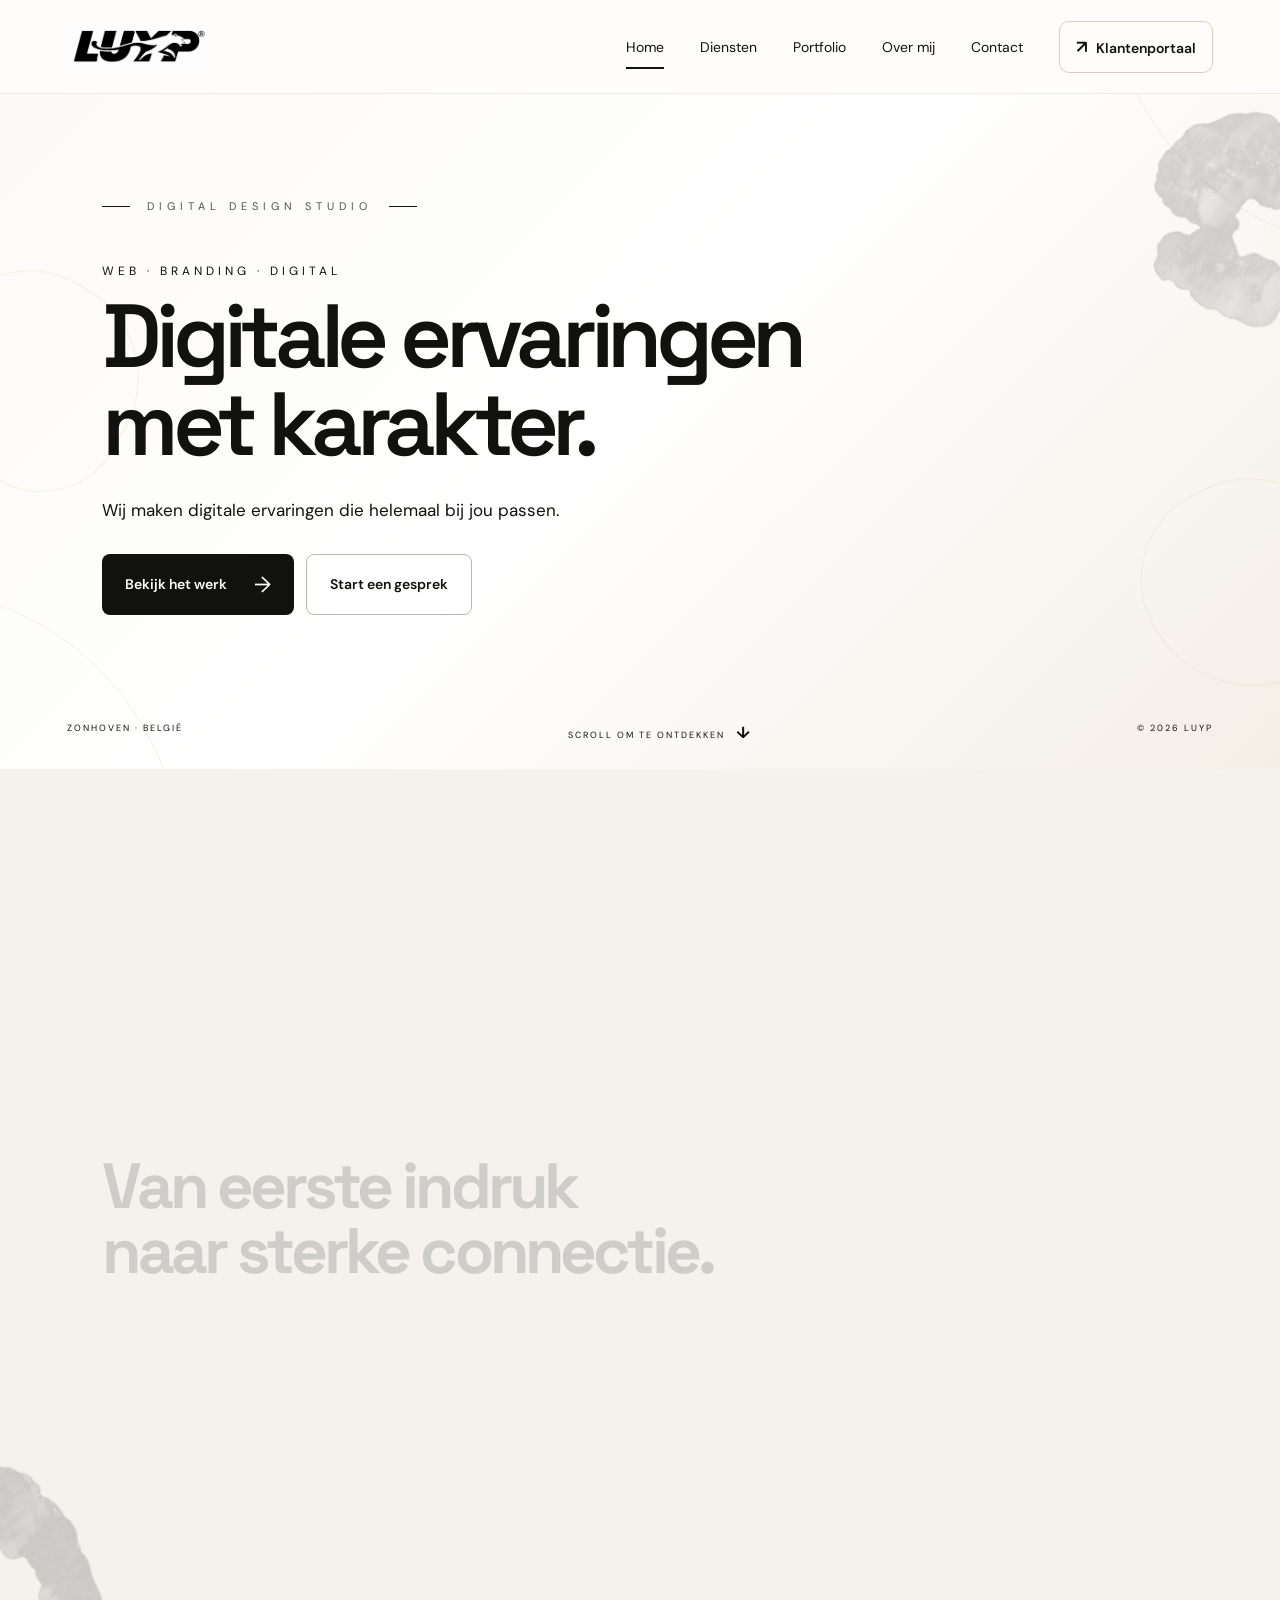
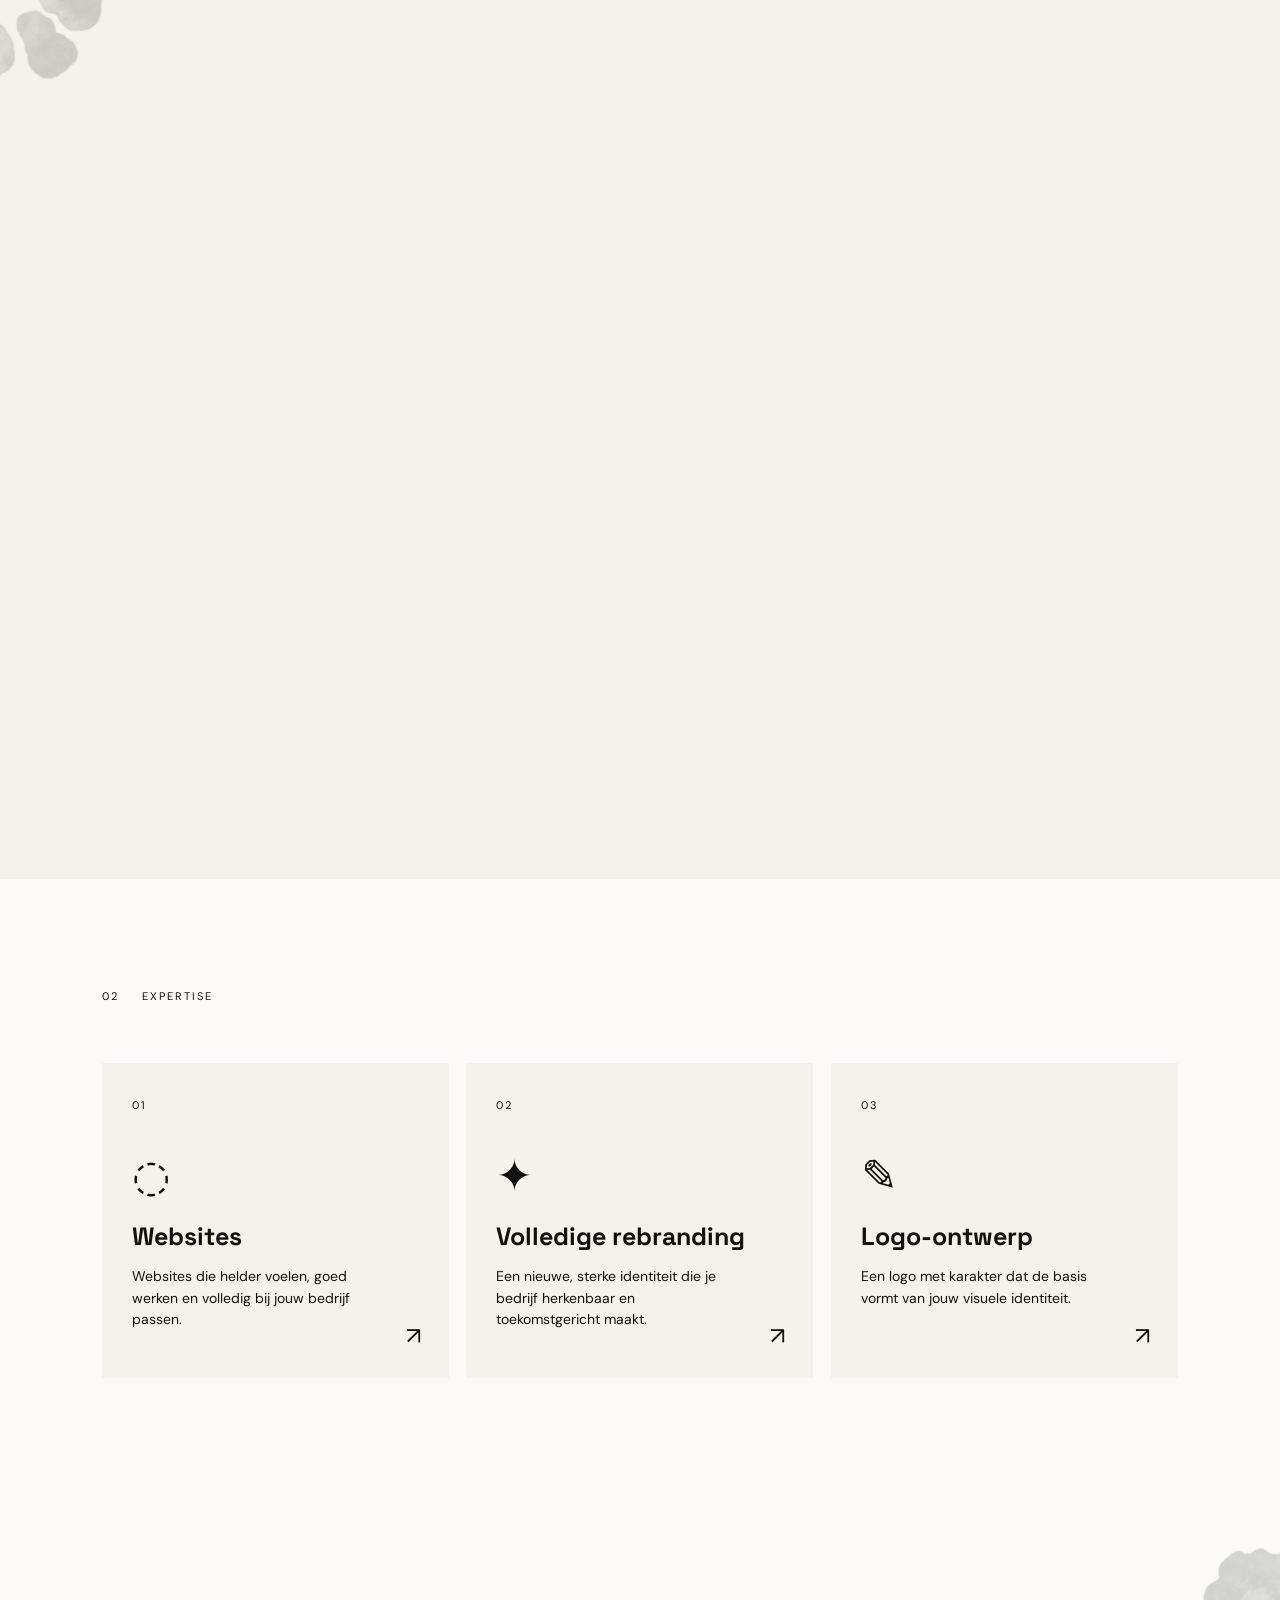
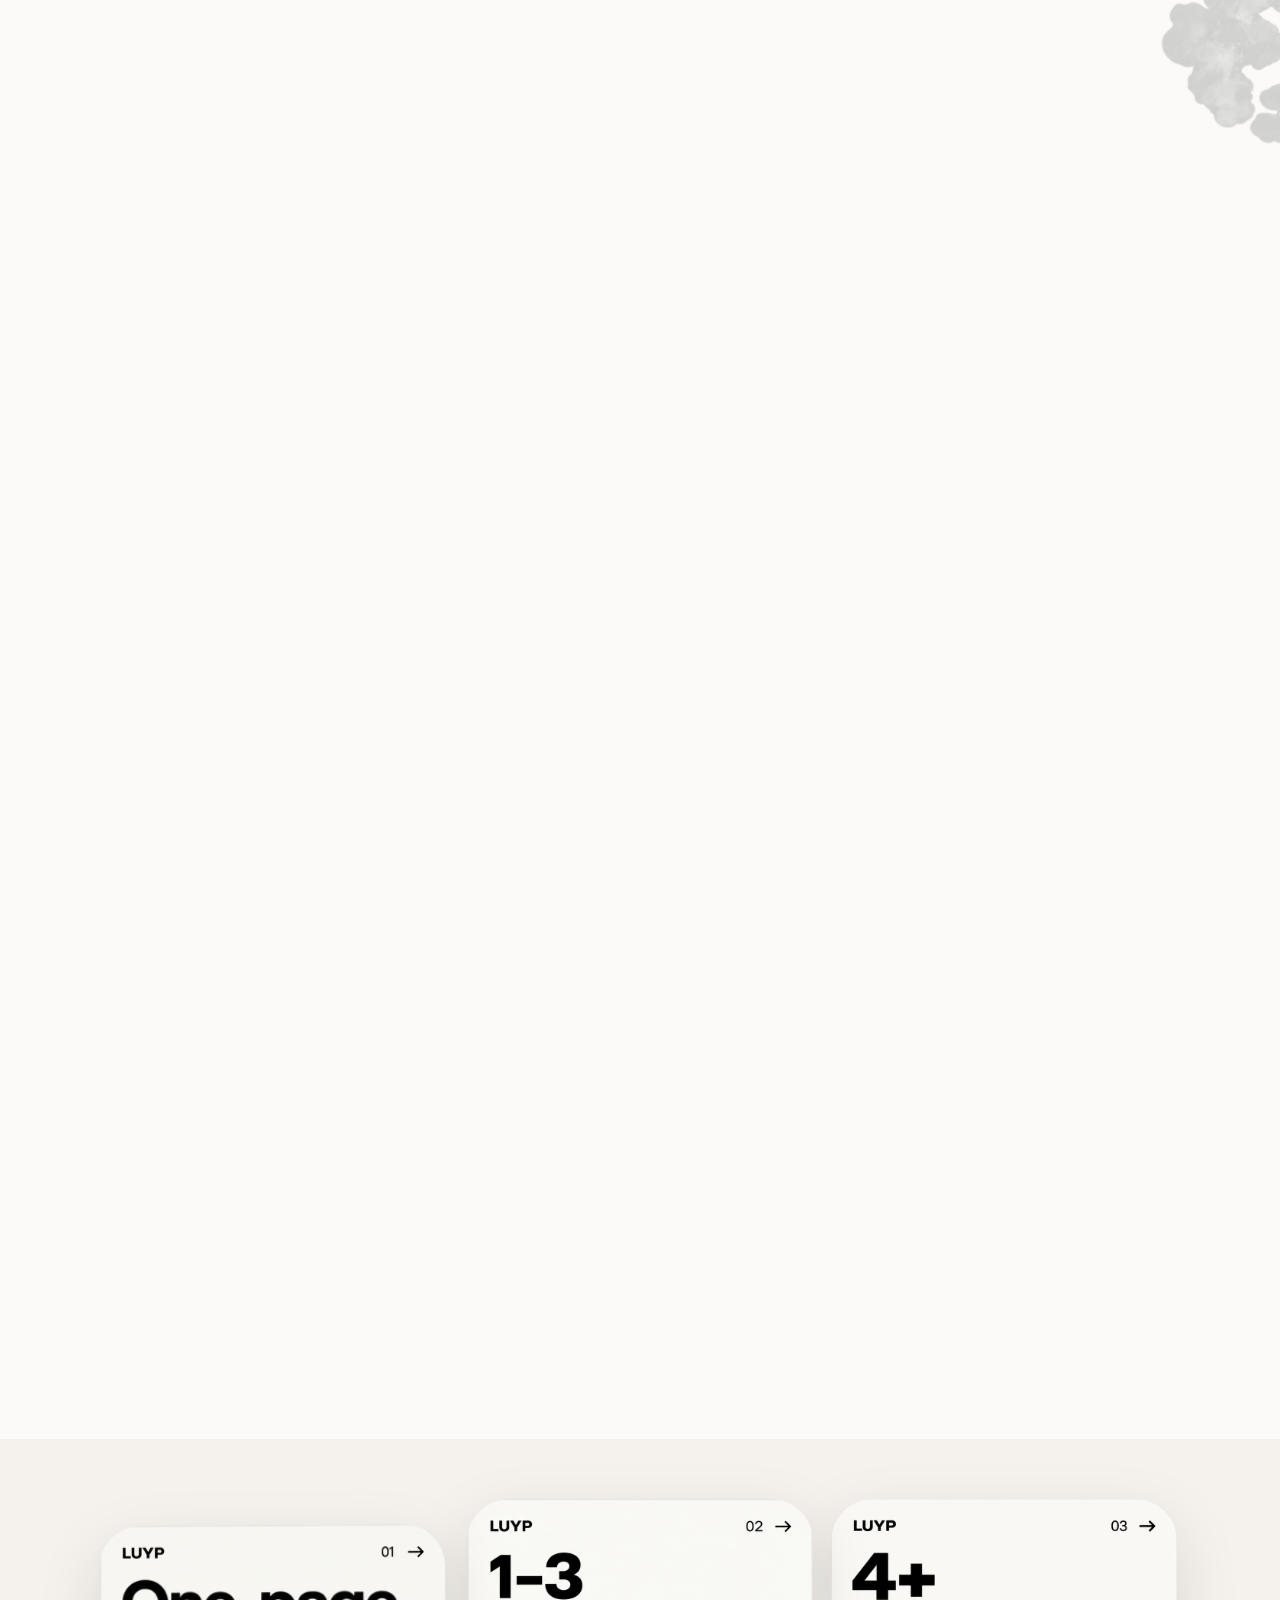
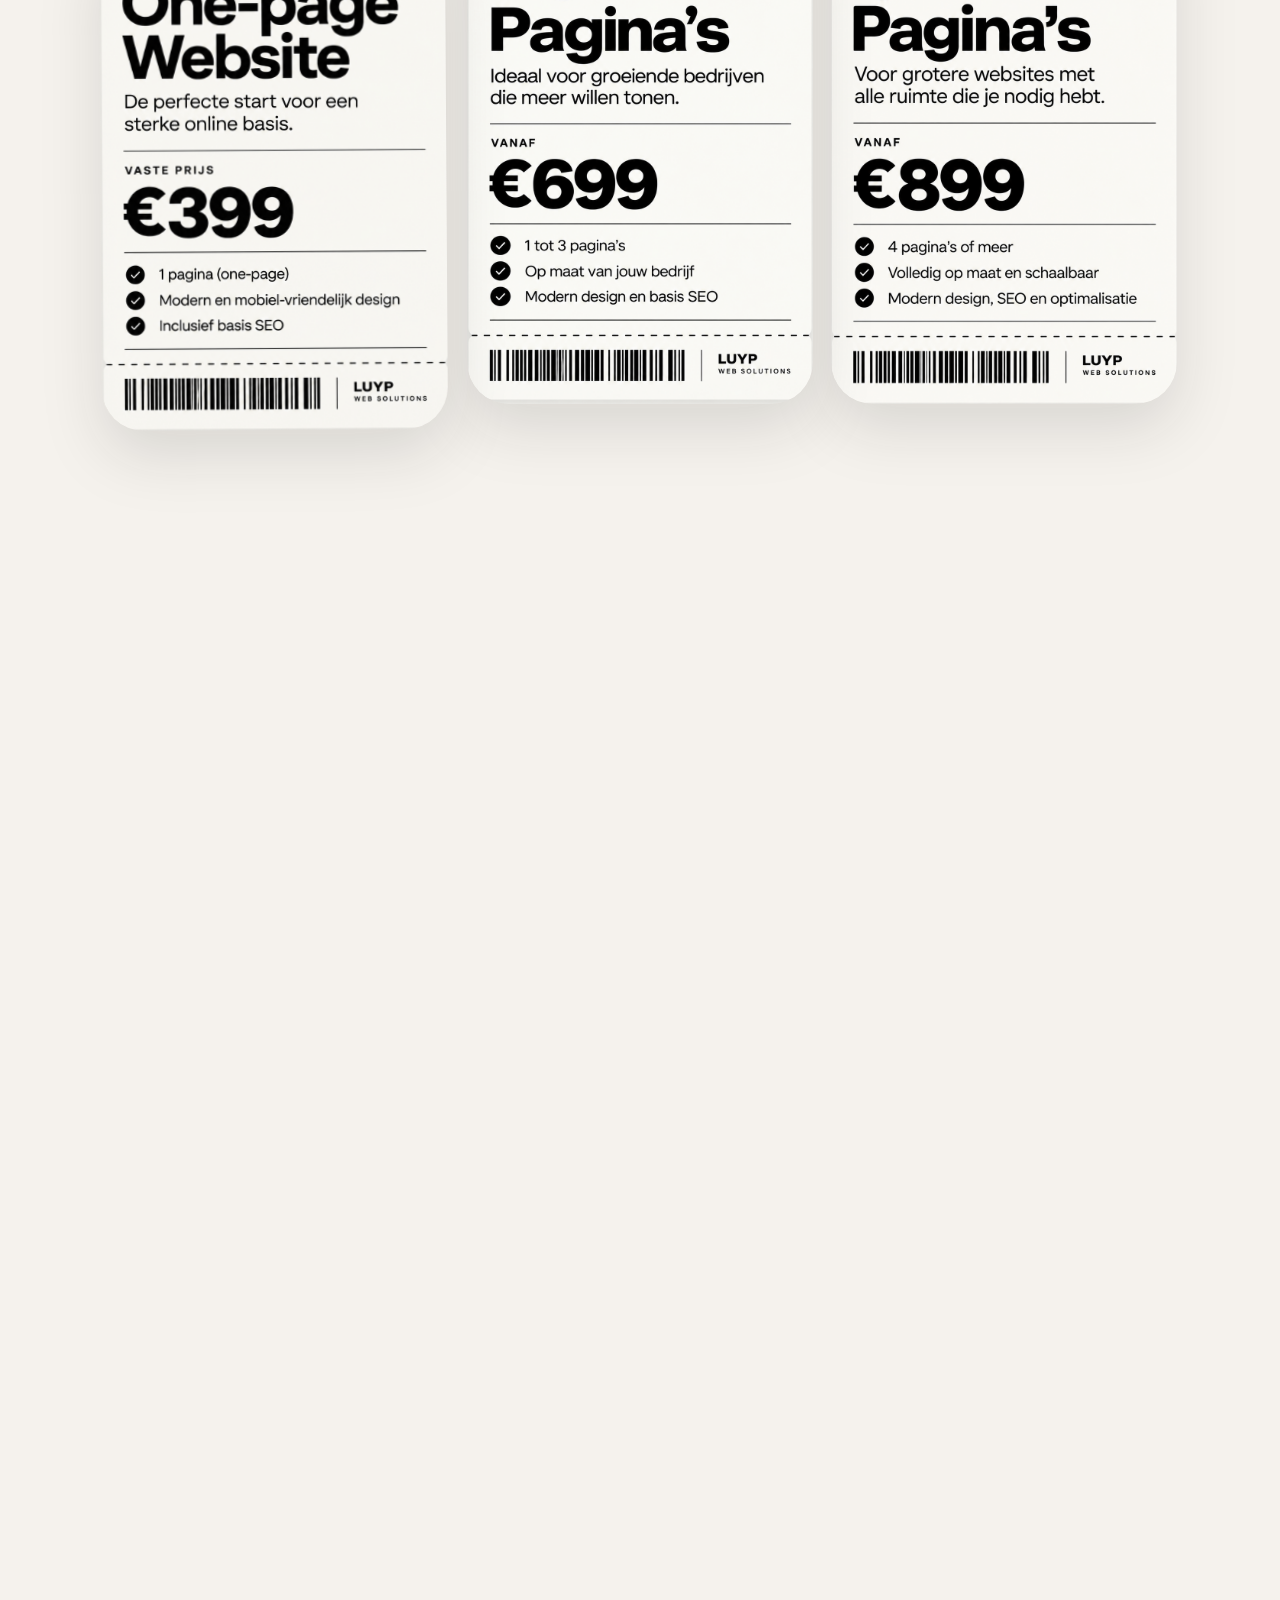
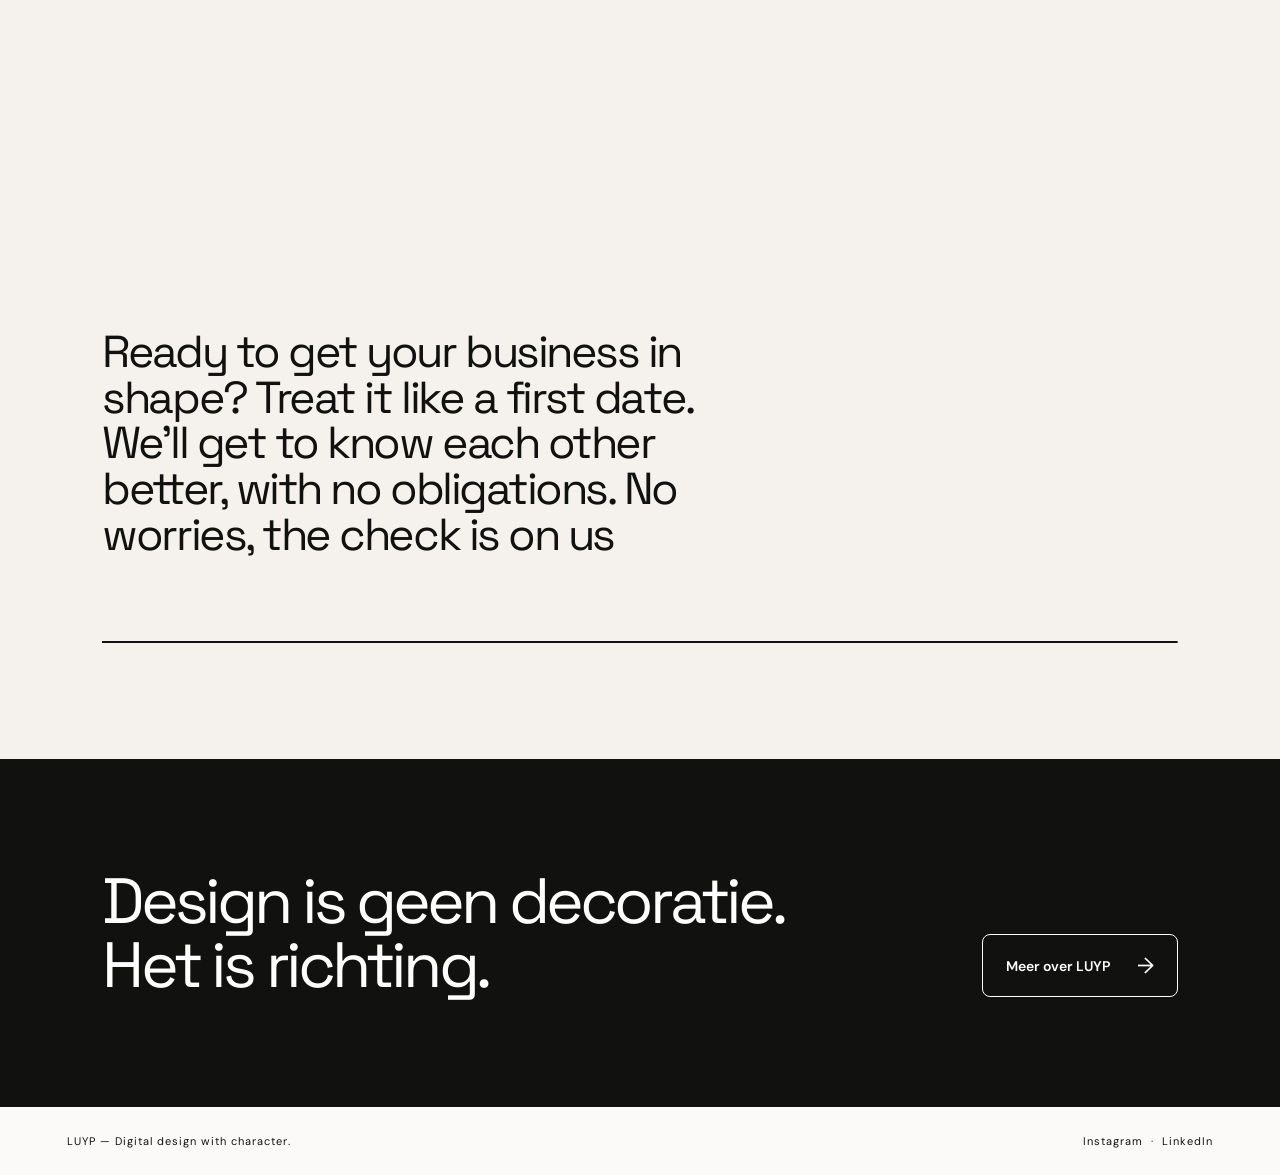
==== index.html @ 3306cd3e "Force rectangular desktop icon outlines" ====
<!doctype html>
<html lang="nl">
<head>
  <meta charset="UTF-8" />
  <meta name="viewport" content="width=device-width, initial-scale=1.0" />
  <meta name="description" content="LUYP — digitale ervaringen met karakter." />
  <title>LUYP — Digital design with character</title>
  <link rel="preconnect" href="https://fonts.googleapis.com">
  <link rel="preconnect" href="https://fonts.gstatic.com" crossorigin>
  <link href="https://fonts.googleapis.com/css2?family=DM+Sans:wght@400;500;600;700&family=Space+Grotesk:wght@400;500;600;700&display=swap" rel="stylesheet">
  <link rel="stylesheet" href="styles.css?v=intro-mobile-1" />
  <link rel="stylesheet" href="services-motion.css?v=panther-hover-7" />
  <link rel="stylesheet" href="pricing-motion.css?v=pricing-fullscreen-scene-13" />
</head>
<body>
  <div class="page-shell">
    <div class="organic-background" aria-hidden="true">
      <img class="organic-shape organic-shape-a" src="assets/organic-ink-01.png" alt="" />
      <img class="organic-shape organic-shape-b" src="assets/organic-ink-02.png" alt="" />
      <img class="organic-shape organic-shape-c" src="assets/organic-ink-03.png" alt="" />
      <img class="organic-shape organic-shape-d" src="assets/organic-ink-04.png" alt="" />
      <img class="organic-shape organic-shape-e" src="assets/organic-ink-05.png" alt="" />
    </div>
    <header class="site-header">
      <a class="brand" href="index.html" aria-label="LUYP home">
        <span class="logo-crop"><video class="logo-loader-video" autoplay muted playsinline preload="auto" poster="Minimalistisch LUYP-pantherlogo.png" aria-label="LUYP logo"><source src="loading-video.mp4" type="video/mp4" /></video></span>
      </a>
      <button class="menu-toggle" aria-label="Menu openen" aria-expanded="false"><span></span><span></span></button>
      <nav class="nav" aria-label="Hoofdnavigatie">
        <a class="active" href="index.html">Home</a>
        <a href="#diensten">Diensten</a>
        <a href="#portfolio">Portfolio</a>
        <a href="#over-mij">Over mij</a>
        <a href="#contact">Contact</a>
        <a class="portal-link" href="#klantenportaal"><span>↗</span> Klantenportaal</a>
      </nav>
    </header>

    <main>
      <section class="hero">
        <div class="hero-mark hero-mark-a"></div><div class="hero-mark hero-mark-b"></div>
        <div class="eyebrow"><span></span> Digital design studio <span></span></div>
        <p class="hero-kicker">Web · branding · digital</p>
        <h1>Digitale ervaringen<br><em>met karakter.</em></h1>
        <p class="hero-copy">Wij maken digitale ervaringen die helemaal bij jou passen.</p>
        <div class="hero-actions">
          <a class="button button-dark" href="#portfolio">Bekijk het werk <span>→</span></a>
          <a class="button button-outline" href="#contact">Start een gesprek</a>
        </div>
        <div class="hero-footer"><span>Zonhoven · België</span><span>Scroll om te ontdekken <b>↓</b></span><span>© 2026 LUYP</span></div>
      </section>

      <section class="intro section-pad">
        <div class="intro-stage">
          <h2 class="reveal-title" aria-label="Van eerste indruk naar sterke connectie.">Van eerste indruk<br>naar <em>sterke connectie.</em></h2>
        </div>
      </section>

      <section id="diensten" class="services section-pad">
        <div class="section-label">02 <span>Expertise</span></div>
        <div class="service-grid">
          <a href="#diensten" class="service-card"><span class="card-number">01</span><div class="service-icon">◌</div><h3>Websites</h3><p>Websites die helder voelen, goed werken en volledig bij jouw bedrijf passen.</p><span class="card-arrow">↗</span></a>
          <a href="#diensten" class="service-card featured"><span class="card-number">02</span><div class="service-icon">✦</div><h3>Volledige rebranding</h3><p>Een nieuwe, sterke identiteit die je bedrijf herkenbaar en toekomstgericht maakt.</p><span class="card-arrow">↗</span></a>
          <a href="#diensten" class="service-card"><span class="card-number">03</span><div class="service-icon">✎</div><h3>Logo-ontwerp</h3><p>Een logo met karakter dat de basis vormt van jouw visuele identiteit.</p><span class="card-arrow">↗</span></a>
        </div>
      </section>

      <section id="prijzen" class="pricing-section">
        <div class="pricing-deck" aria-label="Prijskaarten">
          <article class="price-card"><img src="assets/price-card-1.png" alt="Prijskaart One-page Website vanaf 399 euro"><span class="price-card-qr-hotspot" aria-label="Gesprek plannen"><span>Gesprek plannen</span></span></article>
          <article class="price-card"><img src="assets/price-card-2.png" alt="Prijskaart 1 tot 3 pagina's vanaf 699 euro"><span class="price-card-qr-hotspot" aria-label="Gesprek plannen"><span>Gesprek plannen</span></span></article>
          <article class="price-card"><img src="assets/price-card-3.png" alt="Prijskaart 4 plus pagina's vanaf 899 euro"><span class="price-card-qr-hotspot" aria-label="Gesprek plannen"><span>Gesprek plannen</span></span></article>
        </div>
        <div class="desktop-stage" aria-hidden="true">
          <div class="desktop-monitor">
            <div class="desktop-monitor-screen">
              <div class="desktop-icon-hotspots" aria-hidden="true">
                <span class="desktop-icon-hotspot desktop-icon-about" title="Over mij"></span>
                <span class="desktop-icon-hotspot desktop-icon-faq" title="FAQ"></span>
                <span class="desktop-icon-hotspot desktop-icon-portfolio" title="Portfolio"></span>
              </div>
              <div class="desktop-browser">
                <div class="desktop-browser-bar"><button class="browser-dot browser-dot-close" type="button" aria-label="Prijskaartjes sluiten"></button><span class="browser-dot"></span><span class="browser-dot"></span><strong>luyp-pricing.html</strong></div>
                <div class="desktop-browser-cards">
                  <img src="assets/price-card-1.png" alt="">
                  <img src="assets/price-card-2.png" alt="">
                  <img src="assets/price-card-3.png" alt="">
                </div>
              </div>
            </div>
          </div>
        </div>
      </section>
      <div class="pricing-cta">
        <p>Ready to get your business in shape? Treat it like a first date. We’ll get to know each other better, with no obligations. No worries, the check is on us</p>
        <div class="pricing-cta-line"><a class="pricing-cta-circle" href="mailto:berend.luypaert@student.ehb.be?subject=Gesprek%20aanvragen%20met%20LUYP">LET’S TALK</a></div>
      </div>
      <section id="over-mij" class="statement"><p>Design is geen decoratie.<br><em>Het is richting.</em></p><a class="button button-light" href="#over-mij">Meer over LUYP <span>→</span></a></section>
    </main>
    <footer class="site-footer"><span>LUYP — Digital design with character.</span><span>Instagram &nbsp;·&nbsp; LinkedIn</span></footer>
  </div>
  <script src="script.js?v=scroll-reveal-2"></script>
  <script src="services-motion.js?v=panther-hover-2"></script>
  <script src="pricing-motion.js?v=pricing-window-close-1"></script>
</body>
</html>
---- styles.css ----
:root{--ink:#11110f;--muted:#11110f;--cream:#f5f2ed;--paper:#fbfaf8;--line:#ded9d0;--gold:#11110f;--gold-light:#e8d5bb}*{box-sizing:border-box}html{scroll-behavior:smooth}body{margin:0;background:#fff;color:var(--ink);font-family:'DM Sans',sans-serif}.page-shell{max-width:none;margin:0;background:var(--paper);box-shadow:0 18px 60px #39342a12;overflow:clip}.site-header{height:94px;padding:0 5.2%;display:flex;align-items:center;justify-content:space-between;border-bottom:1px solid #eeeae4;background:#fffdfb}.brand{display:block;width:144px;height:52px;overflow:hidden}.logo-crop{display:block;width:100%;height:100%;position:relative}.logo-crop img{position:absolute;width:100%;height:auto;max-width:none;top:-35px;left:0}.logo-loader-video{display:block;width:100%;height:100%;object-fit:cover;object-position:center;background:#fff}.nav{display:flex;align-items:center;gap:36px;font-size:14px}.nav a{color:var(--ink);text-decoration:none;position:relative}.nav a:not(.portal-link):after{content:'';position:absolute;bottom:-13px;left:0;width:0;height:2px;background:var(--gold);transition:.25s}.nav a:hover:after,.nav a.active:after{width:100%}.portal-link{border:1px solid #d4cec4;border-radius:10px;padding:13px 16px;font-weight:600}.portal-link span{font-size:18px;margin-right:5px}.hero{min-height:675px;position:relative;display:flex;align-items:flex-start;flex-direction:column;text-align:left;padding:105px 8% 28px;overflow:hidden;background:linear-gradient(135deg,#fbfaf8 0%,#fff 48%,#f4eee6 100%)}.hero:before,.hero:after{content:'';position:absolute;width:560px;height:560px;border:1px solid #d8c8b4;border-radius:50%;opacity:.28}.hero:before{left:-380px;bottom:-380px}.hero:after{right:-390px;top:-405px}.hero-mark{position:absolute;width:210px;height:210px;border:1px solid #e9d6be;border-radius:48% 52% 42% 58%;opacity:.42}.hero-mark-a{left:-72px;top:180px;transform:rotate(30deg)}.hero-mark-b{right:-74px;bottom:80px;transform:rotate(-25deg)}.eyebrow,.hero-kicker,.hero h1,.hero-copy,.hero-actions,.hero-footer{position:relative;z-index:1}.eyebrow{font-size:11px;letter-spacing:5px;text-transform:uppercase;color:#55504a;display:flex;gap:17px;align-items:center}.eyebrow span{width:28px;height:1px;background:var(--gold)}.hero-kicker{margin:50px 0 14px;color:var(--gold);font-size:12px;letter-spacing:4px;text-transform:uppercase}.hero h1{font-family:'Space Grotesk',sans-serif;font-size:clamp(48px,7vw,96px);line-height:.98;letter-spacing:-.07em;margin:0;font-weight:600}.hero h1 em,.intro h2 em,.statement em{font-style:normal;color:var(--gold)}.hero-copy{max-width:530px;color:var(--muted);font-size:17px;line-height:1.6;margin:28px 0 30px}.hero-actions{display:flex;gap:12px}.button{padding:16px 23px;border-radius:8px;text-decoration:none;font-weight:600;font-size:14px;display:inline-flex;gap:27px;align-items:center;justify-content:center}.button span{font-size:22px;font-weight:400}.button-dark{background:var(--ink);color:#fff}.button-outline{border:1px solid #bfb7ab;color:var(--ink);background:#fff}.button-light{border:1px solid #bbaa95;color:#fff}.hero-footer{display:flex;position:absolute;bottom:26px;left:5.2%;right:5.2%;justify-content:space-between;color:var(--ink);text-transform:uppercase;font-size:9px;letter-spacing:2px}.hero-footer b{font-size:16px;color:var(--gold);margin-left:7px}.section-pad{padding:110px 8%}.section-label{font-size:11px;letter-spacing:2px;color:var(--gold);text-transform:uppercase}.section-label span{color:var(--muted);margin-left:18px}.intro{background:var(--cream)}.intro-content{display:grid;grid-template-columns:1.3fr 1fr;gap:12%;margin-top:64px}.intro h2{font-family:'Space Grotesk';font-size:clamp(38px,5vw,67px);line-height:1.02;letter-spacing:-.06em;margin:0}.intro-content p{color:var(--muted);font-size:18px;line-height:1.65;max-width:430px;margin:8px 0 34px}.text-link{color:var(--ink);text-decoration:none;font-size:14px;font-weight:700;border-bottom:1px solid var(--gold);padding-bottom:9px}.text-link span{margin-left:20px;color:var(--gold);font-size:20px}.services{background:var(--paper)}.service-grid{display:grid;grid-template-columns:repeat(3,1fr);gap:17px;margin-top:60px}.service-card{position:relative;min-height:315px;padding:30px;background:var(--cream);color:var(--ink);text-decoration:none;transition:transform .25s,background .25s}.service-card:hover{transform:translateY(-7px);background:#ece3d7}.service-card.featured{background:var(--ink);color:#fff}.card-number{color:var(--gold);font-size:11px;letter-spacing:2px}.service-icon{font-size:44px;margin:33px 0 15px;color:var(--gold)}.service-card h3{font-family:'Space Grotesk';font-size:25px;margin:0 0 12px}.service-card p{font-size:14px;line-height:1.55;color:var(--ink);max-width:230px}.featured p{color:#aaa59d}.card-arrow{position:absolute;right:28px;bottom:27px;font-size:24px;color:var(--gold)}.statement{background:var(--gold);color:#fff;padding:110px 8%;display:flex;justify-content:space-between;align-items:end}.statement p{font-family:'Space Grotesk';font-size:clamp(38px,5vw,70px);letter-spacing:-.06em;line-height:1;margin:0}.statement em{color:#f3dfc5}.site-footer{display:flex;justify-content:space-between;padding:27px 5.2%;font-size:11px;letter-spacing:1px;color:#777168}.menu-toggle{display:none;background:none;border:0}.menu-toggle span{display:block;width:25px;height:2px;background:var(--ink);margin:5px}@media(max-width:800px){.page-shell{margin:0}.site-header{height:76px}.menu-toggle{display:block}.nav{display:none;position:absolute;top:76px;left:0;right:0;padding:25px;z-index:4;background:#fff;flex-direction:column;align-items:flex-start;box-shadow:0 15px 30px #00000010}.nav.open{display:flex}.hero{min-height:650px;padding-top:85px}.hero-footer span:nth-child(2){display:none}.hero-footer{font-size:8px}.intro-content,.service-grid{grid-template-columns:1fr}.section-pad{padding:75px 7%}.intro-content{gap:28px;margin-top:40px}.service-grid{gap:12px;margin-top:40px}.service-card{min-height:260px}.statement{display:block;padding:75px 7%}.statement .button{margin-top:35px}.site-footer{gap:15px;flex-direction:column}.brand{width:122px}}.page-shell{position:relative}.organic-background{position:absolute;inset:0;z-index:4;overflow:hidden;pointer-events:none}.organic-shape{position:absolute;display:block;width:clamp(170px,22vw,340px);max-width:none;opacity:.18;mix-blend-mode:multiply;will-change:transform}.organic-shape-a{top:1%;right:-120px;transform:rotate(-14deg);animation:organic-float-a 19s ease-in-out infinite}.organic-shape-b{top:19%;left:-130px;width:clamp(170px,21vw,320px);transform:rotate(18deg);animation:organic-float-b 23s ease-in-out infinite}.organic-shape-c{top:41%;right:-125px;width:clamp(170px,22vw,330px);transform:rotate(-10deg);animation:organic-float-c 21s ease-in-out infinite}.organic-shape-d{top:61%;left:-130px;width:clamp(180px,23vw,350px);transform:rotate(12deg);animation:organic-float-d 25s ease-in-out infinite}.organic-shape-e{top:81%;right:-110px;width:clamp(220px,27vw,410px);transform:rotate(-16deg);animation:organic-float-e 22s ease-in-out infinite}.site-header,.site-footer{position:relative;z-index:5}.hero > :not(.hero-mark):not(.hero-footer),.intro > *,.services > *,.statement > *{position:relative;z-index:5}.hero-mark,.hero-footer{z-index:5}@keyframes organic-float-a{0%,100%{transform:translate3d(0,0,0) rotate(-14deg)}50%{transform:translate3d(-18px,15px,0) rotate(-10deg)}}@keyframes organic-float-b{0%,100%{transform:translate3d(0,0,0) rotate(18deg)}50%{transform:translate3d(20px,-18px,0) rotate(13deg)}}@keyframes organic-float-c{0%,100%{transform:translate3d(0,0,0) rotate(-10deg)}50%{transform:translate3d(-15px,20px,0) rotate(-15deg)}}@keyframes organic-float-d{0%,100%{transform:translate3d(0,0,0) rotate(12deg)}50%{transform:translate3d(22px,-14px,0) rotate(17deg)}}@keyframes organic-float-e{0%,100%{transform:translate3d(0,0,0) rotate(-16deg)}50%{transform:translate3d(-20px,16px,0) rotate(-11deg)}}@media(max-width:800px){.organic-shape{width:200px;opacity:.22}.organic-shape-a{right:-130px}.organic-shape-b{left:-150px}.organic-shape-c{right:-145px}.organic-shape-d{left:-155px}.organic-shape-e{right:-130px}}@media(prefers-reduced-motion:reduce){.organic-shape{animation:none}}.statement{background:var(--ink);color:#fff}.statement em{color:#fff}.button-light{border-color:#fff;color:#fff}.service-card.featured{background:var(--cream);color:var(--ink)}.featured p{color:var(--ink)}.site-footer{color:var(--ink)}.intro{min-height:190vh;padding:0 8%;background:var(--cream)}.intro-stage{position:sticky;top:0;min-height:100vh;display:flex;align-items:flex-start;justify-content:center;flex-direction:column}.reveal-title{max-width:1000px;margin:0;text-align:left}.reveal-char{opacity:.16;transition:opacity .12s linear}.reveal-space{white-space:pre}@media(max-width:800px){.intro{min-height:180vh;padding:0 7%}.intro-stage{min-height:100vh}.reveal-title{font-size:clamp(38px,10vw,58px)}}.hero-device{position:absolute;z-index:5;top:105px;right:4%;width:min(46vw,620px);height:455px;display:flex;align-items:flex-end;justify-content:center;pointer-events:none}.hero-device #macbook-canvas{width:100%;height:100%;pointer-events:auto;cursor:grab}.hero-device #macbook-canvas:active{cursor:grabbing}.hero-device canvas{display:block;width:100%;height:100%}.device-toggle{position:absolute;right:6%;bottom:24px;border:1px solid var(--ink);border-radius:999px;background:#fff;color:var(--ink);padding:10px 14px;font:600 11px 'DM Sans',sans-serif;letter-spacing:.02em;cursor:pointer;pointer-events:auto;transition:background .2s,color .2s}.device-toggle:hover{background:var(--ink);color:#fff}.device-toggle span{font-size:16px;margin-left:9px}@media(max-width:800px){.hero{min-height:900px;padding-top:72px}.hero-device{position:relative;top:auto;right:auto;width:100%;height:310px;margin-top:28px;order:5}.device-toggle{right:4%;bottom:0}.hero-footer{bottom:22px}}
.hero > :not(.hero-mark):not(.hero-footer).hero-device{position:absolute;top:105px;right:4%}
@media(max-width:800px){.hero > :not(.hero-mark):not(.hero-footer).hero-device{position:relative;top:auto;right:auto;width:100%;height:310px;margin-top:28px;order:5}}
@media(max-width:800px){.intro{min-height:125vh}.intro-stage{min-height:82vh}}
---- services-motion.css ----
#diensten{overflow:visible}
#diensten{min-height:240vh;position:relative}
#diensten .service-grid{position:sticky;top:calc(100vh - 380px)}
#diensten .service-card{--service-lift:0px;--service-opacity:1;transform:translateY(var(--service-lift));opacity:var(--service-opacity);will-change:transform,opacity;transition:transform .12s linear,opacity .12s linear}
#diensten .service-card:hover{transform:translateY(calc(var(--service-lift) - 7px))}
#diensten .service-card{overflow:hidden}
#diensten .card-hover-orbit{position:absolute;left:var(--cursor-x);top:var(--cursor-y);width:104px;height:104px;pointer-events:none;opacity:0;transform:translate(-50%,-50%) scale(.62) rotate(-8deg);transform-origin:center;transition:opacity .25s ease,transform .35s cubic-bezier(.2,.8,.2,1);z-index:3;background:url('assets/abstract-panther-hover.png') center/contain no-repeat;mix-blend-mode:multiply;filter:contrast(1.08)}
#diensten .service-card.is-hovered .card-hover-orbit{opacity:.95;transform:translate(-50%,-50%) scale(1) rotate(-3deg)}
@media(pointer:coarse){#diensten .card-hover-orbit{display:none}}
@media(prefers-reduced-motion:reduce){#diensten .service-card{transform:none!important;transition:none}}
@media(max-width:800px){#diensten{min-height:auto}#diensten .service-grid{position:relative;top:auto}}
---- pricing-motion.css ----
.pricing-section{position:relative;z-index:20;min-height:220vh;padding:60px 8% 130px;background:var(--cream);overflow:visible}.pricing-deck{position:sticky;z-index:30;top:15vh;display:grid;grid-template-columns:repeat(3,minmax(0,1fr));gap:18px;align-items:start;transform:translate3d(var(--scene-x,0vw),var(--scene-y,0vh),0) scale(var(--scene-scale,1));transform-origin:left top}.price-card{position:relative;width:100%;height:max-content;line-height:0;opacity:var(--card-opacity,0);transform:translate3d(0,var(--card-y,120px),0) rotate(var(--card-rotate,0deg));transform-origin:50% 100%;will-change:transform,opacity;filter:drop-shadow(0 24px 30px rgba(17,17,15,.12));transition:transform .35s ease,filter .3s ease}.price-card img{display:block;width:100%;height:auto;border-radius:42px;clip-path:inset(0 round 42px)}.price-card:nth-child(1){z-index:3}.price-card:nth-child(2){z-index:2}.price-card:nth-child(3){z-index:1}.price-card-qr-hotspot{position:absolute;left:5.5%;bottom:4.3%;width:58%;height:6.6%;z-index:12;cursor:pointer}.price-card-qr-hotspot>span{position:absolute;inset:0;display:flex;align-items:center;justify-content:center;padding:0;border:0;border-radius:4px;background:var(--ink);color:var(--cream);font:600 clamp(12px,1.35vw,18px)/1 'DM Sans',sans-serif;letter-spacing:-.02em;opacity:0;transform:translateY(2px) scale(.98);transition:opacity .25s ease,transform .25s ease;white-space:nowrap;pointer-events:none;box-shadow:0 10px 24px rgba(17,17,15,.18)}.price-card-qr-hotspot:hover>span,.price-card-qr-hotspot:focus-visible>span{opacity:1;transform:translateY(2px) scale(1)}.price-card:nth-child(2) .price-card-qr-hotspot>span{transform:translateY(1px) scale(.98)}.price-card:nth-child(2) .price-card-qr-hotspot:hover>span,.price-card:nth-child(2) .price-card-qr-hotspot:focus-visible>span{transform:translateY(1px) scale(1)}@media (hover:hover){.price-card:hover{z-index:10;transform:translate3d(0,var(--card-y,0),0) rotate(var(--card-rotate,0deg)) scale(1.045);filter:drop-shadow(0 30px 36px rgba(17,17,15,.2))}}
@media(max-width:800px){.pricing-section{min-height:230vh;padding:60px 7% 80px}.pricing-deck{position:sticky;top:15vh;display:flex;flex-direction:column;gap:22px}.price-card{width:min(100%,430px);margin:0 auto}}
.desktop-stage{position:sticky;top:0;height:100vh;margin-bottom:-100vh;z-index:2;opacity:var(--scene-opacity,0);pointer-events:none;background:#f1efeb;overflow:hidden;transition:opacity .65s ease}.desktop-monitor{position:absolute;inset:0;width:100%;height:100%;filter:drop-shadow(0 28px 38px rgba(17,17,15,.18));transform:translateY(5vh) scale(.94);transition:transform .7s cubic-bezier(.2,.8,.2,1)}.scene-mode .desktop-monitor{transform:translateY(0) scale(1)}.desktop-monitor-screen{position:absolute;left:2.5vw;top:3vh;width:95vw;height:94vh;z-index:2;overflow:hidden;border:1px solid rgba(17,17,15,.18);border-radius:clamp(16px,2vw,30px);background:#15100d;box-shadow:0 24px 60px rgba(17,17,15,.22)}.desktop-monitor-screen::before{content:'';position:absolute;inset:0;background:url('assets/desktop-wallpaper.png') center/100% 100% no-repeat;z-index:0}.desktop-icon-hotspots{position:absolute;inset:0;z-index:2;pointer-events:none}.desktop-icon-hotspot{position:absolute;display:block;border:1px solid transparent;border-radius:999px;pointer-events:auto;transition:border-color .2s ease,background-color .2s ease,box-shadow .2s ease}.desktop-icon-hotspot:hover{border-color:rgba(110,110,110,.72);background:rgba(255,255,255,.08);box-shadow:0 0 0 2px rgba(255,255,255,.08)}.desktop-icon-about{right:2.2%;top:5%;width:10%;height:17%}.desktop-icon-faq{right:2.2%;top:29%;width:10%;height:17%}.desktop-icon-portfolio{right:2.2%;top:50%;width:10%;height:18%}.desktop-browser{position:absolute;left:var(--browser-left,50%);top:var(--browser-top,50%);bottom:auto;z-index:3;width:58%;height:58%;border:2px solid rgba(17,17,15,.45);border-radius:10px;background:rgba(250,249,247,.94);box-shadow:0 22px 50px rgba(0,0,0,.3);overflow:hidden;opacity:var(--browser-opacity,0);transform:translate(-50%,-50%) scale(var(--browser-scale,1));transform-origin:center;will-change:transform,opacity;pointer-events:auto;transition:opacity .3s ease,transform .3s ease}.desktop-browser-bar{height:3.6vh;min-height:26px;display:flex;align-items:center;gap:8px;padding:0 12px;border-bottom:1px solid rgba(17,17,15,.25);background:rgba(247,246,243,.96);color:var(--ink);font:600 clamp(9px,1vw,16px)/1 'DM Sans',sans-serif}.desktop-browser-bar strong{position:absolute;left:50%;transform:translateX(-50%);white-space:nowrap}.browser-dot{width:8px;height:8px;border-radius:50%;background:var(--ink)}
@media(max-width:800px){.desktop-stage{position:absolute;top:auto;right:0;bottom:0;left:0;height:100vh;margin:0}.desktop-monitor{inset:0;transform:translateY(4vh) scale(.9)}.scene-mode .desktop-monitor{transform:translateY(0) scale(1)}.desktop-monitor-screen{left:2%;top:2%;width:96%;height:96%;border-radius:16px}.desktop-browser{width:62%;height:54%;border-radius:7px}.desktop-browser-bar{min-height:18px;height:3vh;padding:0 7px;gap:4px}.browser-dot{width:5px;height:5px}.desktop-browser-cards{padding:2% 2%;gap:.8%}.desktop-browser-cards img{border-radius:3px}.pricing-deck{transform:translate3d(var(--scene-x,0vw),var(--scene-y,0vh),0) scale(var(--scene-scale,1))}}
@media(max-width:800px){.pricing-section.scene-mode .pricing-deck{display:grid;grid-template-columns:repeat(3,minmax(0,1fr));gap:8px}.pricing-section.scene-mode .price-card{width:100%;margin:0}}
.pricing-cta{position:relative;z-index:10;width:100%;padding:110px 8% 100px;background:var(--cream);opacity:0;visibility:hidden;pointer-events:none;transition:opacity .35s ease}.pricing-cta.is-released{opacity:1;visibility:visible;pointer-events:auto}.pricing-cta p{max-width:680px;margin:0 0 68px;font-family:'Space Grotesk',sans-serif;font-size:clamp(28px,3.5vw,54px);line-height:1.02;letter-spacing:-.055em;color:var(--ink)}.pricing-cta-line{position:relative;width:100%;height:34px;background:linear-gradient(var(--ink),var(--ink)) center/100% 2px no-repeat;cursor:crosshair}.pricing-cta-circle{position:absolute;left:var(--line-x,0%);top:50%;display:flex;width:162px;height:162px;align-items:center;justify-content:center;border:2px solid var(--ink);border-radius:50%;background:var(--cream);color:var(--ink);font:600 15px/1 'DM Sans',sans-serif;letter-spacing:.08em;text-decoration:none;opacity:0;transform:translate(-50%,-50%) scale(.5);transition:opacity .2s ease,transform .25s cubic-bezier(.2,.8,.2,1);pointer-events:none}.pricing-cta-line.is-active .pricing-cta-circle{opacity:1;transform:translate(-50%,-50%) scale(1);pointer-events:auto}.pricing-cta-circle:hover{background:var(--ink);color:var(--cream)}
@media(max-width:800px){.pricing-cta{padding:90px 7% 70px}.pricing-cta p{font-size:clamp(28px,8vw,44px);margin-bottom:48px}.pricing-cta-circle{width:126px;height:126px;font-size:12px}}
.browser-dot-close{appearance:none;border:0;padding:0;cursor:pointer;background:#e23d35!important}.desktop-browser.is-closed{opacity:0!important;visibility:hidden;pointer-events:none}
.desktop-icon-hotspot{border-radius:8px!important}.desktop-icon-about{right:1.6%!important;top:4%!important;width:11%!important;height:21%!important}
.pricing-deck{opacity:var(--deck-opacity,1)}.pricing-cta{z-index:40}.desktop-browser-cards{display:grid;grid-template-columns:repeat(3,minmax(0,1fr));gap:1.4%;height:calc(100% - 3.6vh);padding:2.5% 3%;opacity:var(--scene-preview-opacity,0)}.desktop-browser-cards img{display:block;width:100%;height:100%;object-fit:contain;min-width:0;border-radius:5px}
@media(max-width:800px){.desktop-browser-cards{padding:2.5% 2%;gap:1%}}
.desktop-stage{width:100vw;margin-left:calc((100% - 100vw)/2);overflow:hidden}.desktop-browser-cards{position:relative;z-index:2;height:calc(100% - 3.6vh);padding:2.5% 3%;gap:1.4%;align-items:stretch}.desktop-browser-cards img{height:100%;object-fit:contain;object-position:center bottom}
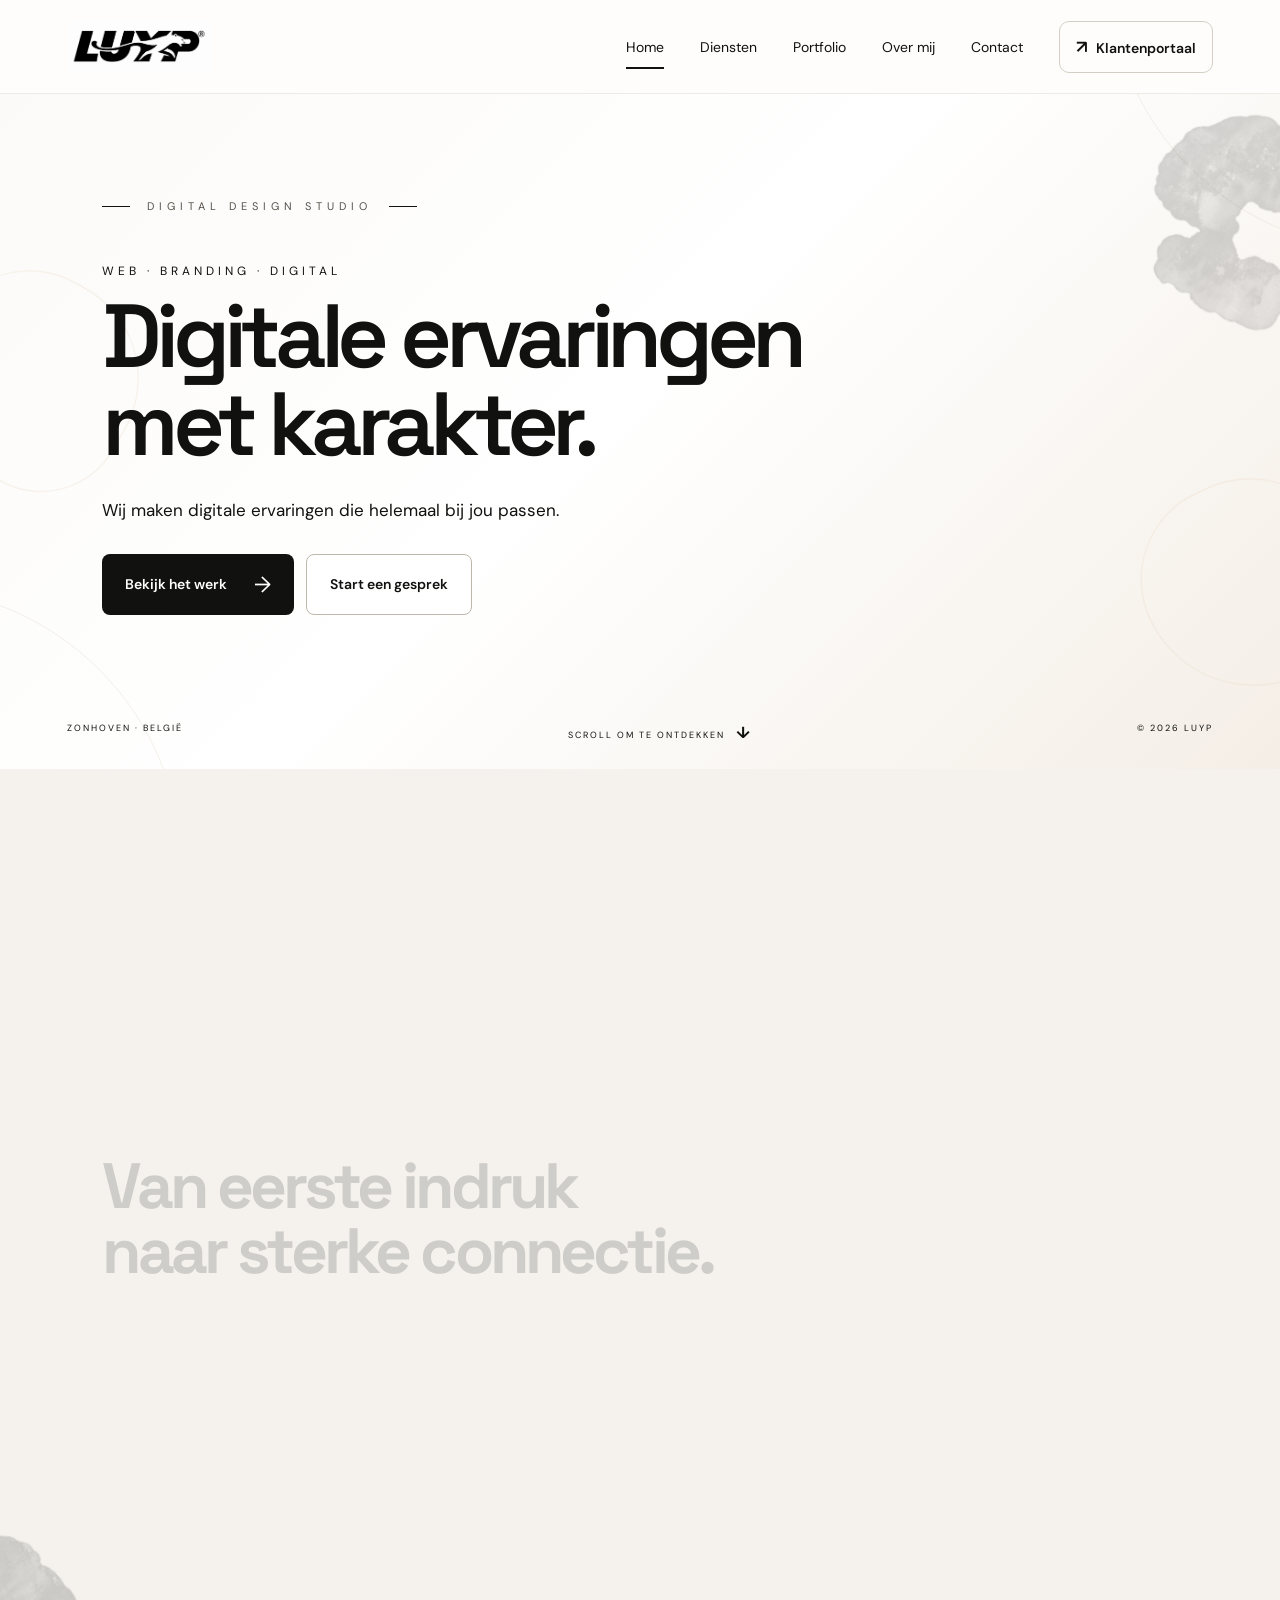
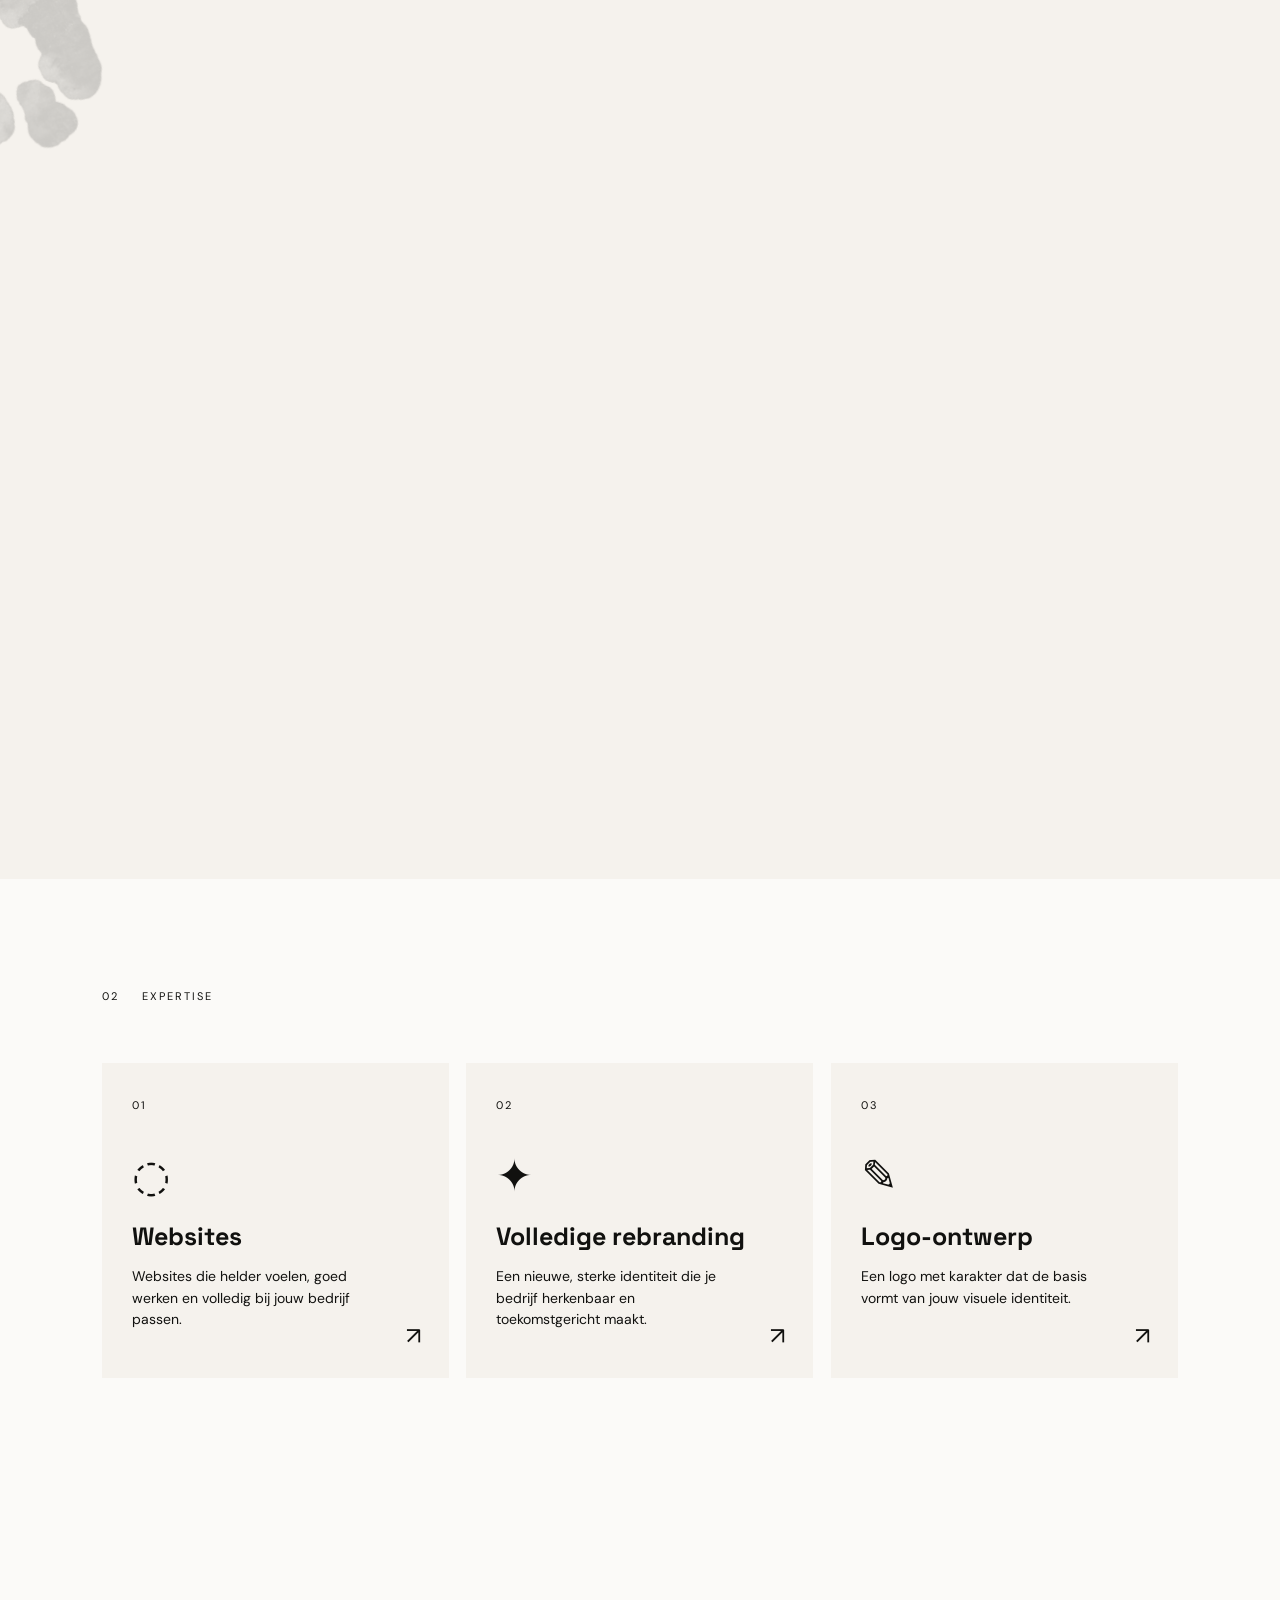
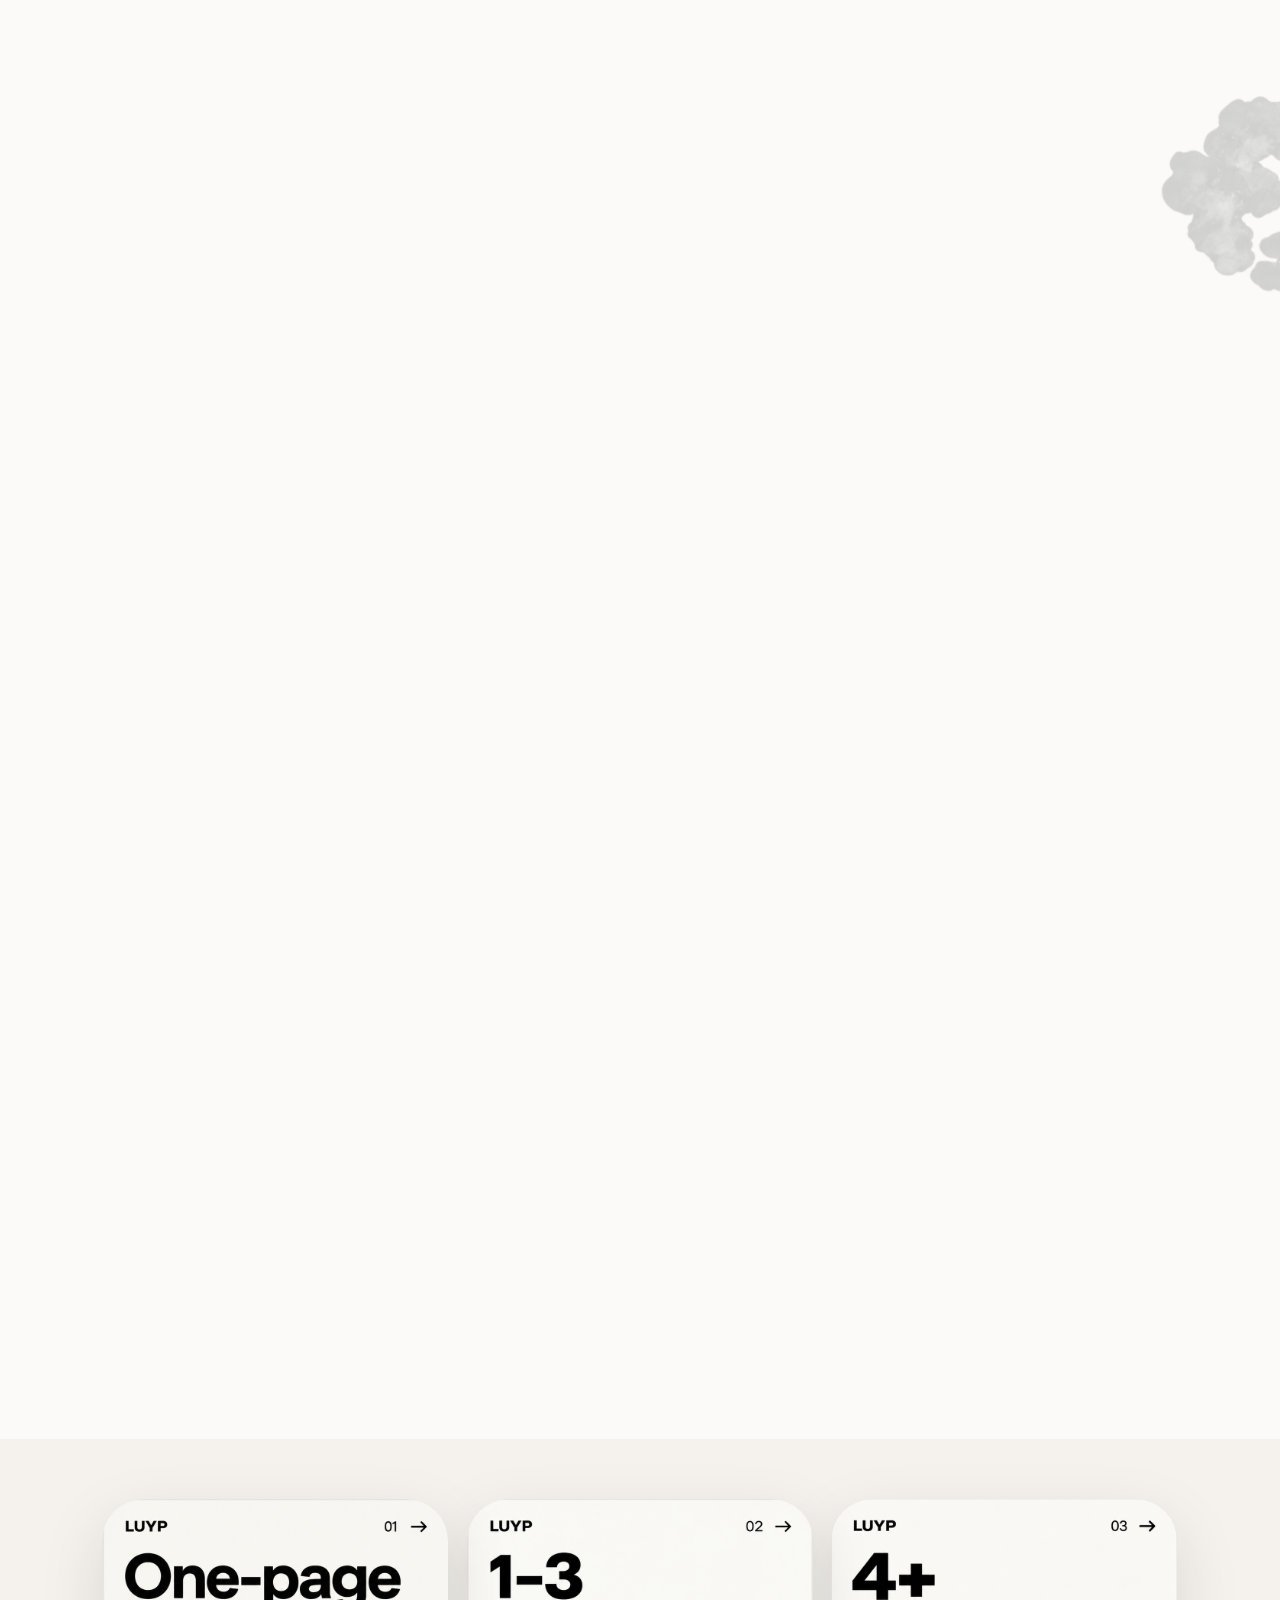
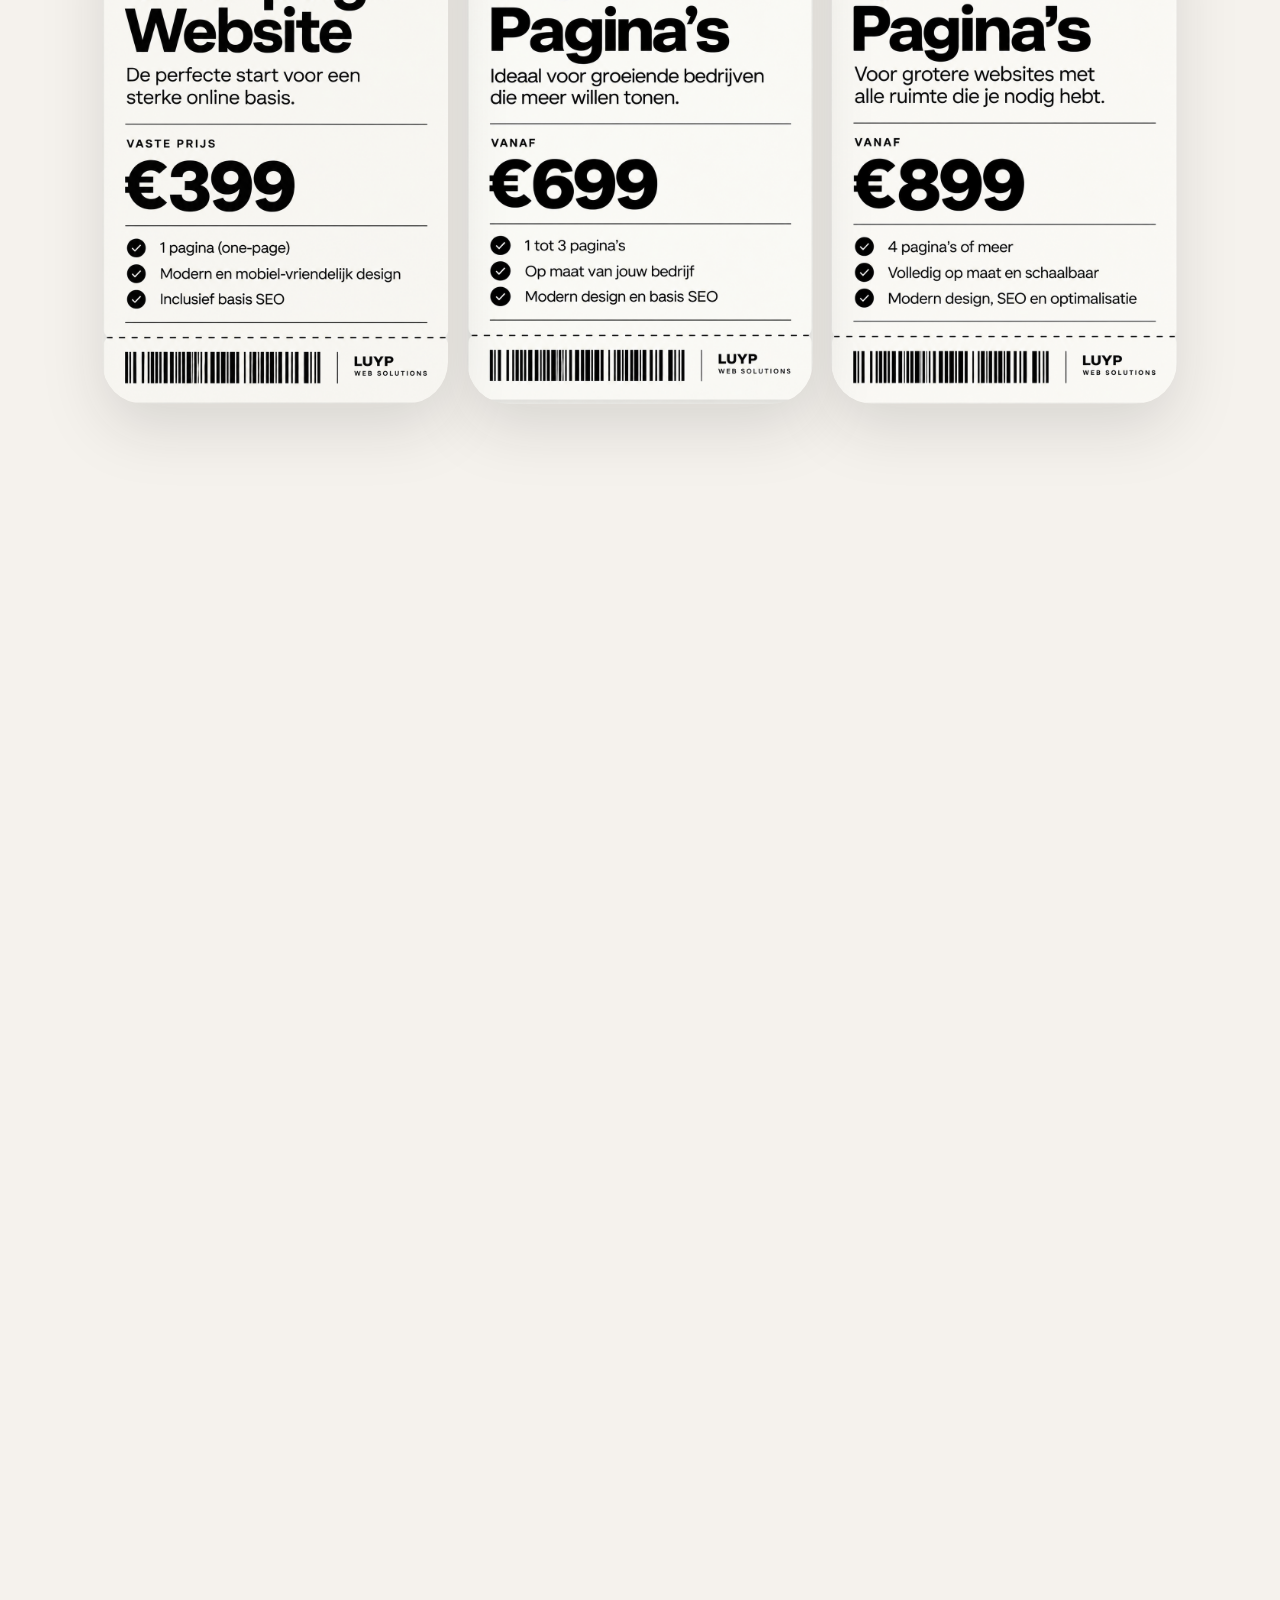
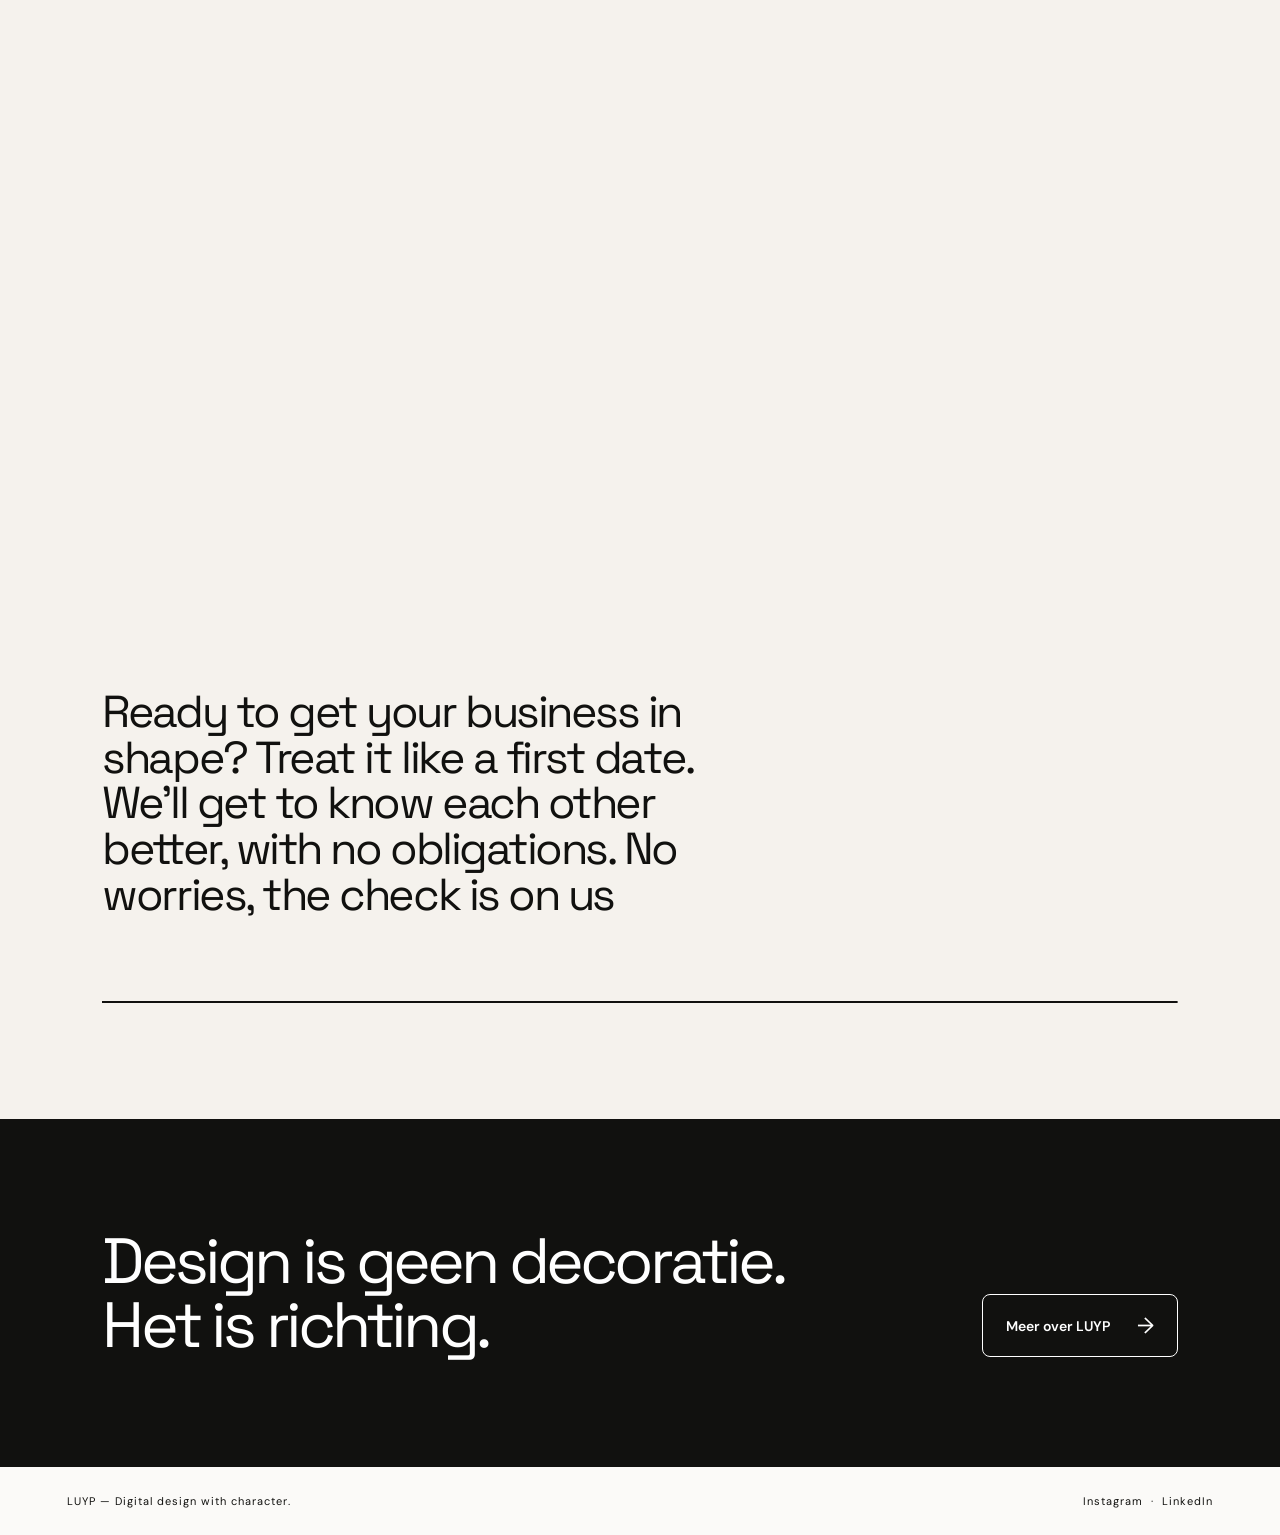
==== commit 0101e418: "Hold pricing cards longer and reset close state" ====
--- a/index.html
+++ b/index.html
@@ -10,7 +10,7 @@
   <link href="https://fonts.googleapis.com/css2?family=DM+Sans:wght@400;500;600;700&family=Space+Grotesk:wght@400;500;600;700&display=swap" rel="stylesheet">
   <link rel="stylesheet" href="styles.css?v=intro-mobile-1" />
   <link rel="stylesheet" href="services-motion.css?v=panther-hover-7" />
-  <link rel="stylesheet" href="pricing-motion.css?v=pricing-fullscreen-scene-13" />
+  <link rel="stylesheet" href="pricing-motion.css?v=pricing-scroll-timing-1" />
 </head>
 <body>
   <div class="page-shell">
@@ -101,6 +101,6 @@
   </div>
   <script src="script.js?v=scroll-reveal-2"></script>
   <script src="services-motion.js?v=panther-hover-2"></script>
-  <script src="pricing-motion.js?v=pricing-window-close-1"></script>
+  <script src="pricing-motion.js?v=pricing-scroll-timing-1"></script>
 </body>
 </html>
--- a/pricing-motion.css
+++ b/pricing-motion.css
@@ -7,6 +7,7 @@
 @media(max-width:800px){.pricing-cta{padding:90px 7% 70px}.pricing-cta p{font-size:clamp(28px,8vw,44px);margin-bottom:48px}.pricing-cta-circle{width:126px;height:126px;font-size:12px}}
 .browser-dot-close{appearance:none;border:0;padding:0;cursor:pointer;background:#e23d35!important}.desktop-browser.is-closed{opacity:0!important;visibility:hidden;pointer-events:none}
 .desktop-icon-hotspot{border-radius:8px!important}.desktop-icon-about{right:1.6%!important;top:4%!important;width:11%!important;height:21%!important}
+.pricing-section{min-height:260vh}@media(max-width:800px){.pricing-section{min-height:280vh}}
 .pricing-deck{opacity:var(--deck-opacity,1)}.pricing-cta{z-index:40}.desktop-browser-cards{display:grid;grid-template-columns:repeat(3,minmax(0,1fr));gap:1.4%;height:calc(100% - 3.6vh);padding:2.5% 3%;opacity:var(--scene-preview-opacity,0)}.desktop-browser-cards img{display:block;width:100%;height:100%;object-fit:contain;min-width:0;border-radius:5px}
 @media(max-width:800px){.desktop-browser-cards{padding:2.5% 2%;gap:1%}}
 .desktop-stage{width:100vw;margin-left:calc((100% - 100vw)/2);overflow:hidden}.desktop-browser-cards{position:relative;z-index:2;height:calc(100% - 3.6vh);padding:2.5% 3%;gap:1.4%;align-items:stretch}.desktop-browser-cards img{height:100%;object-fit:contain;object-position:center bottom}
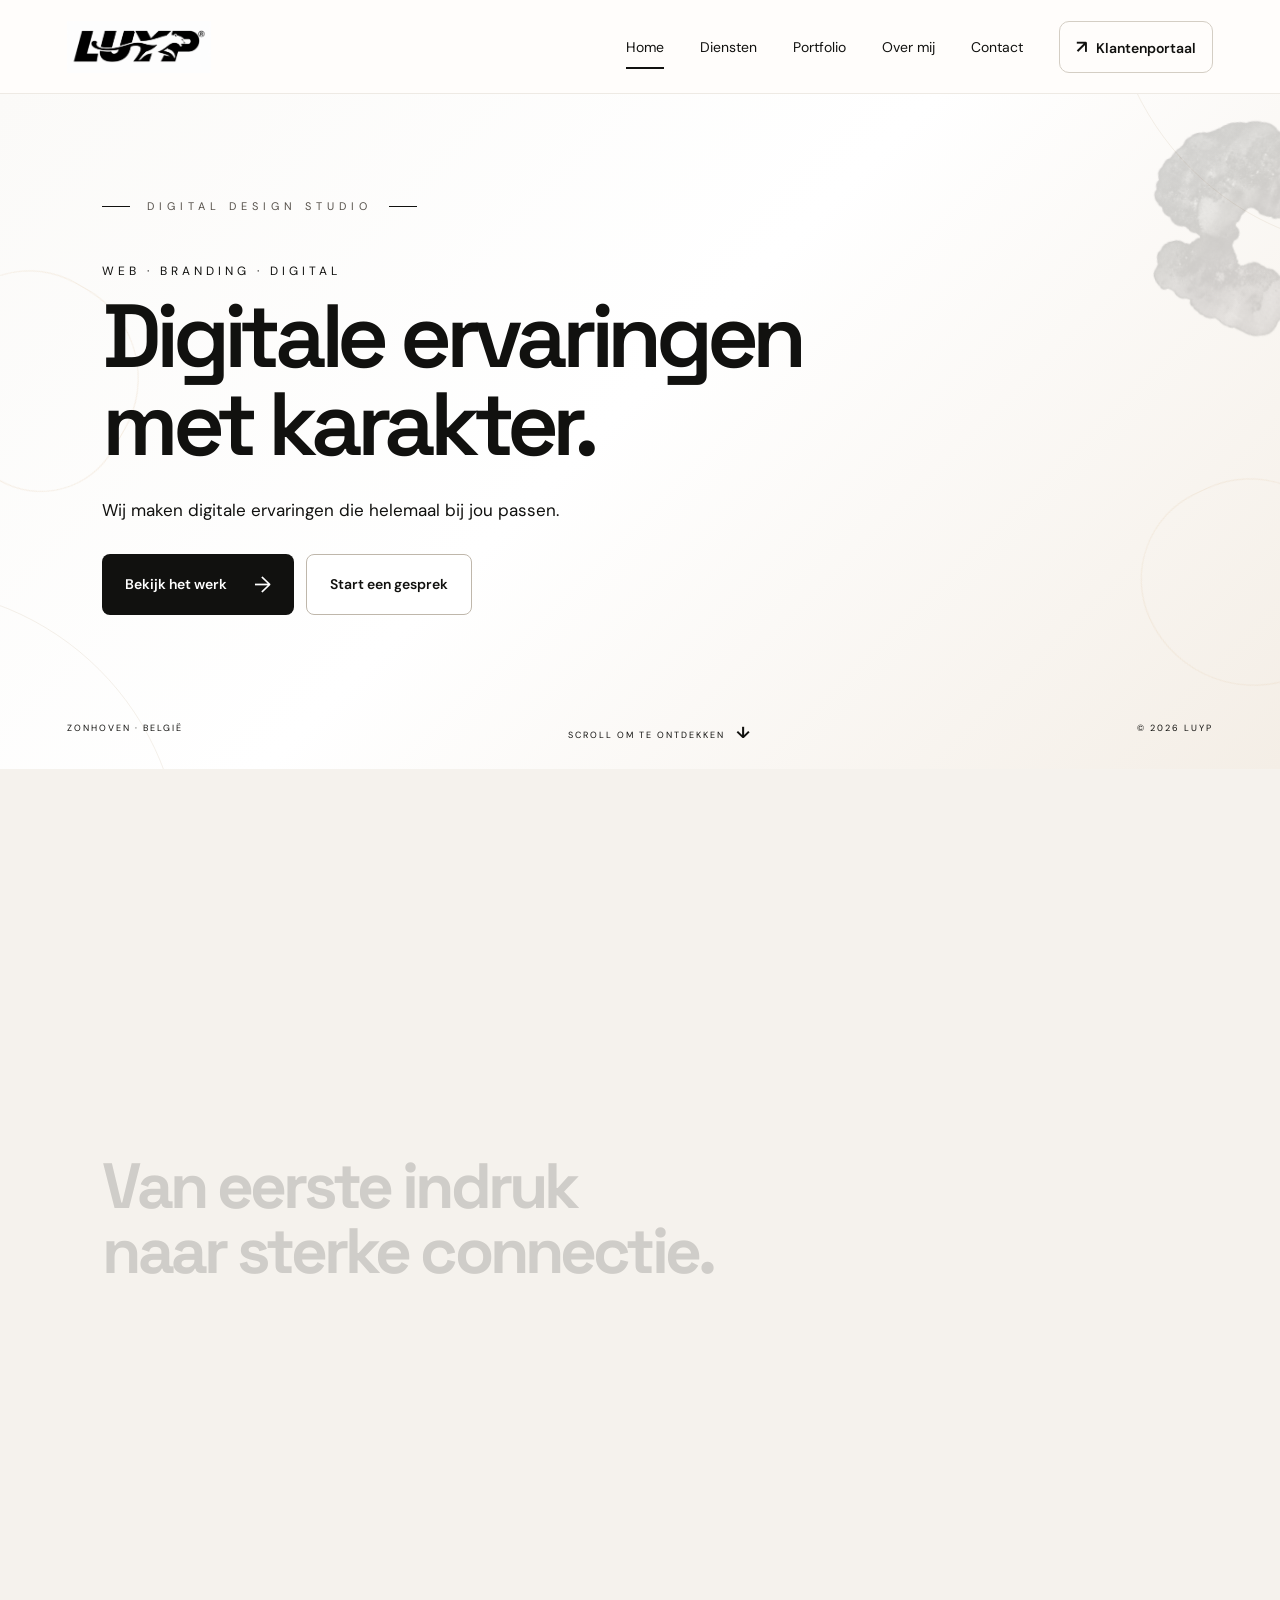
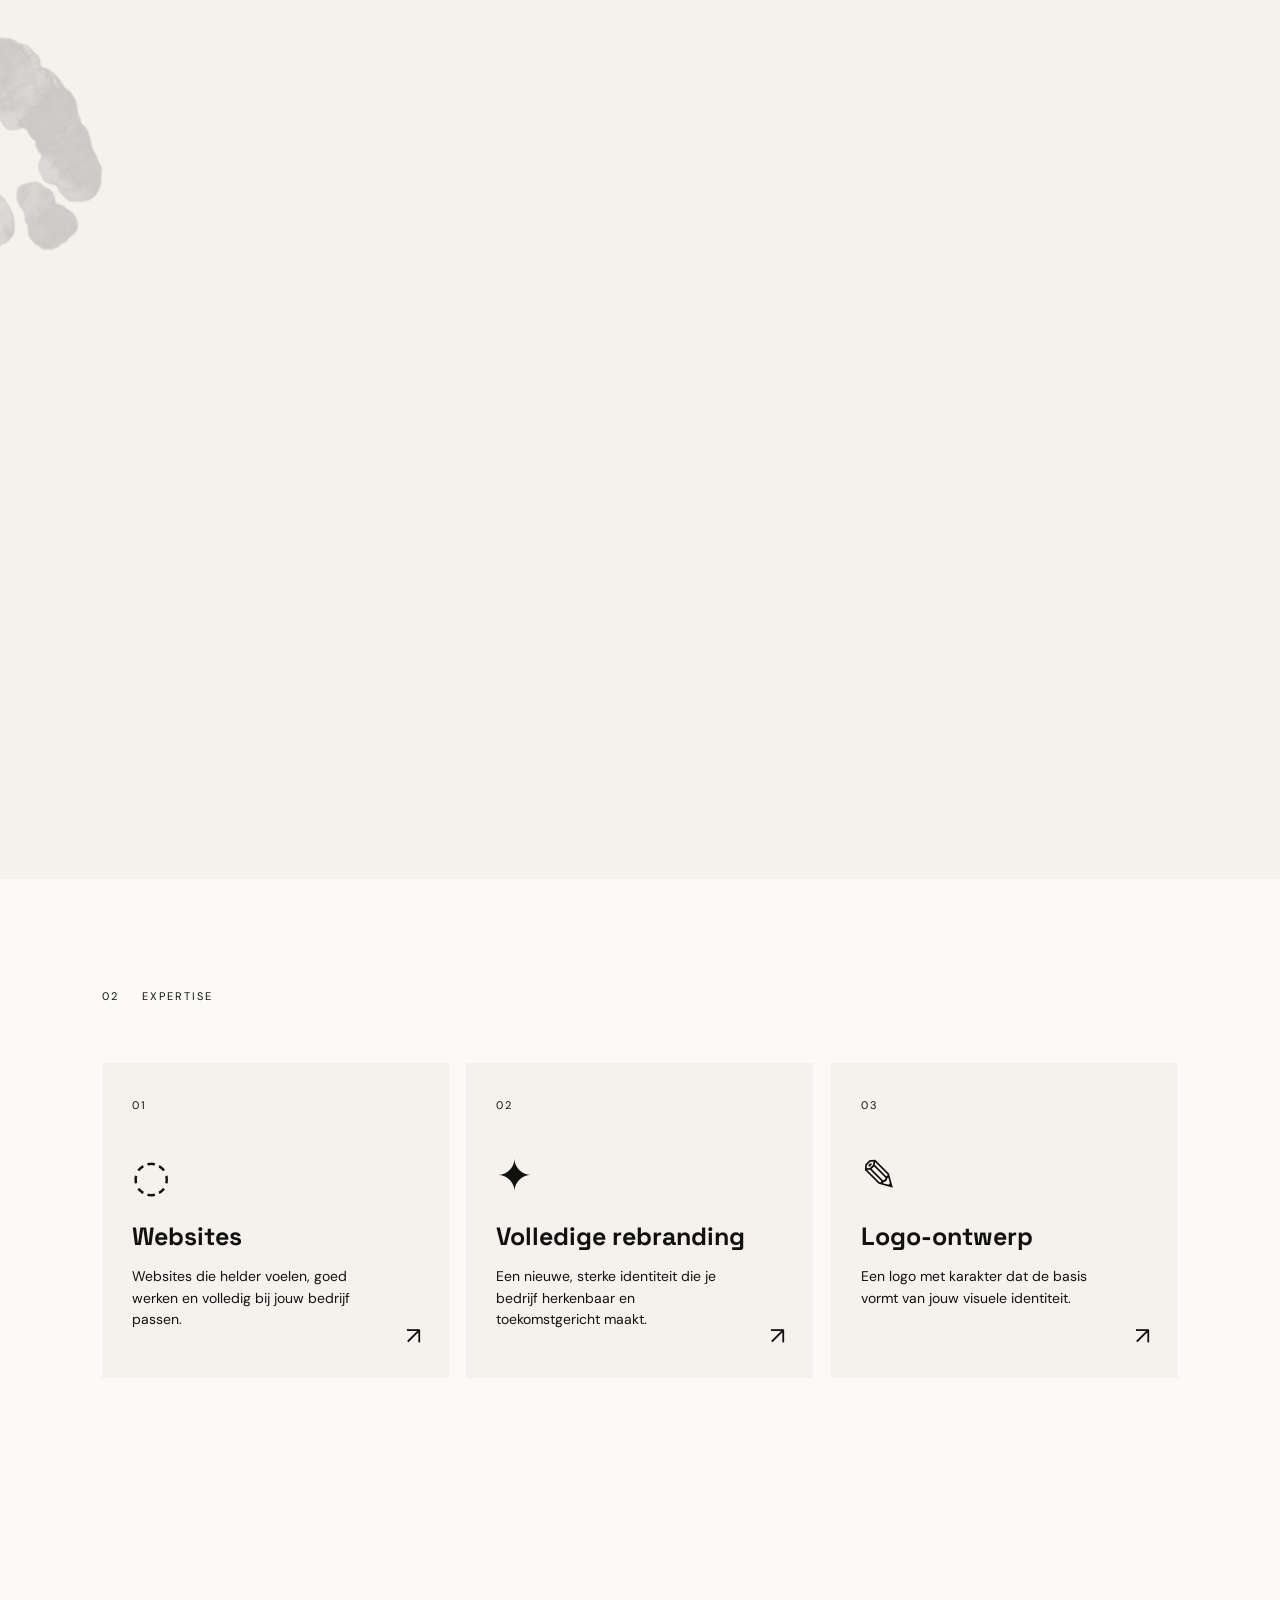
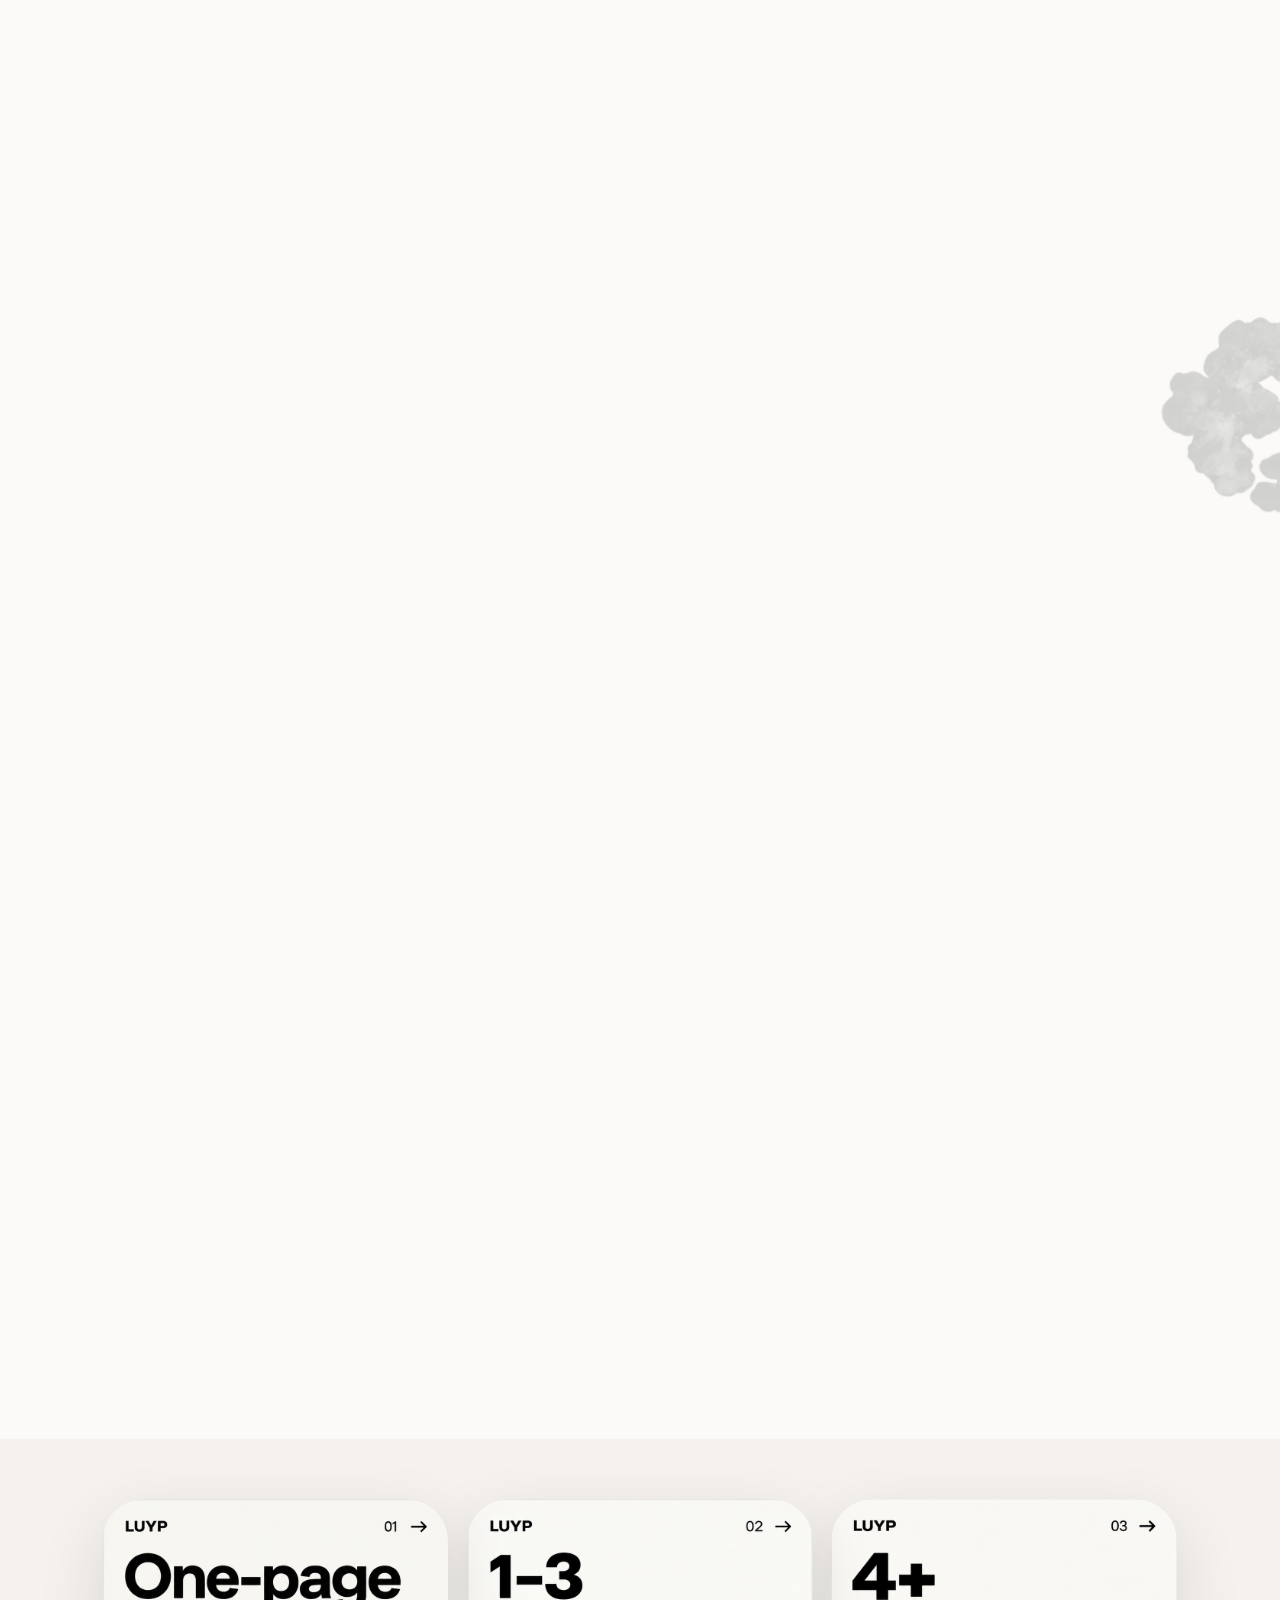
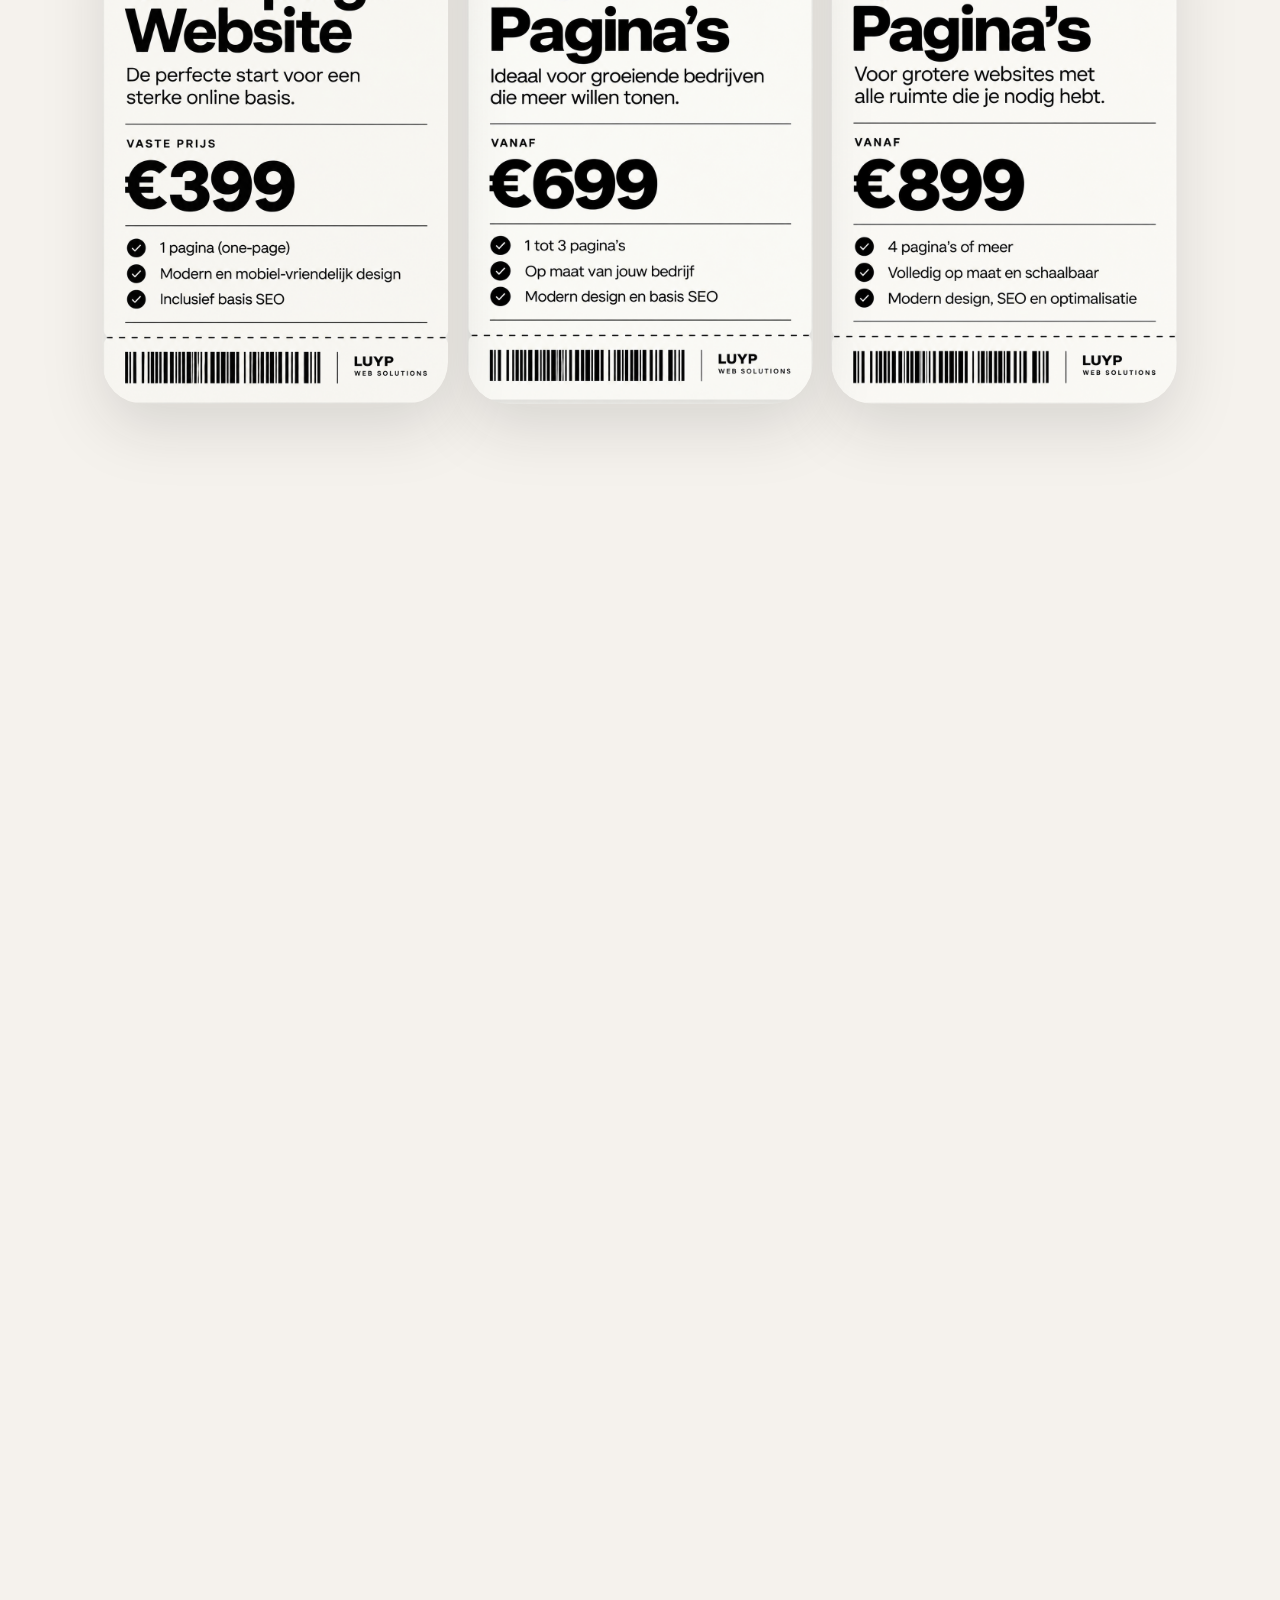
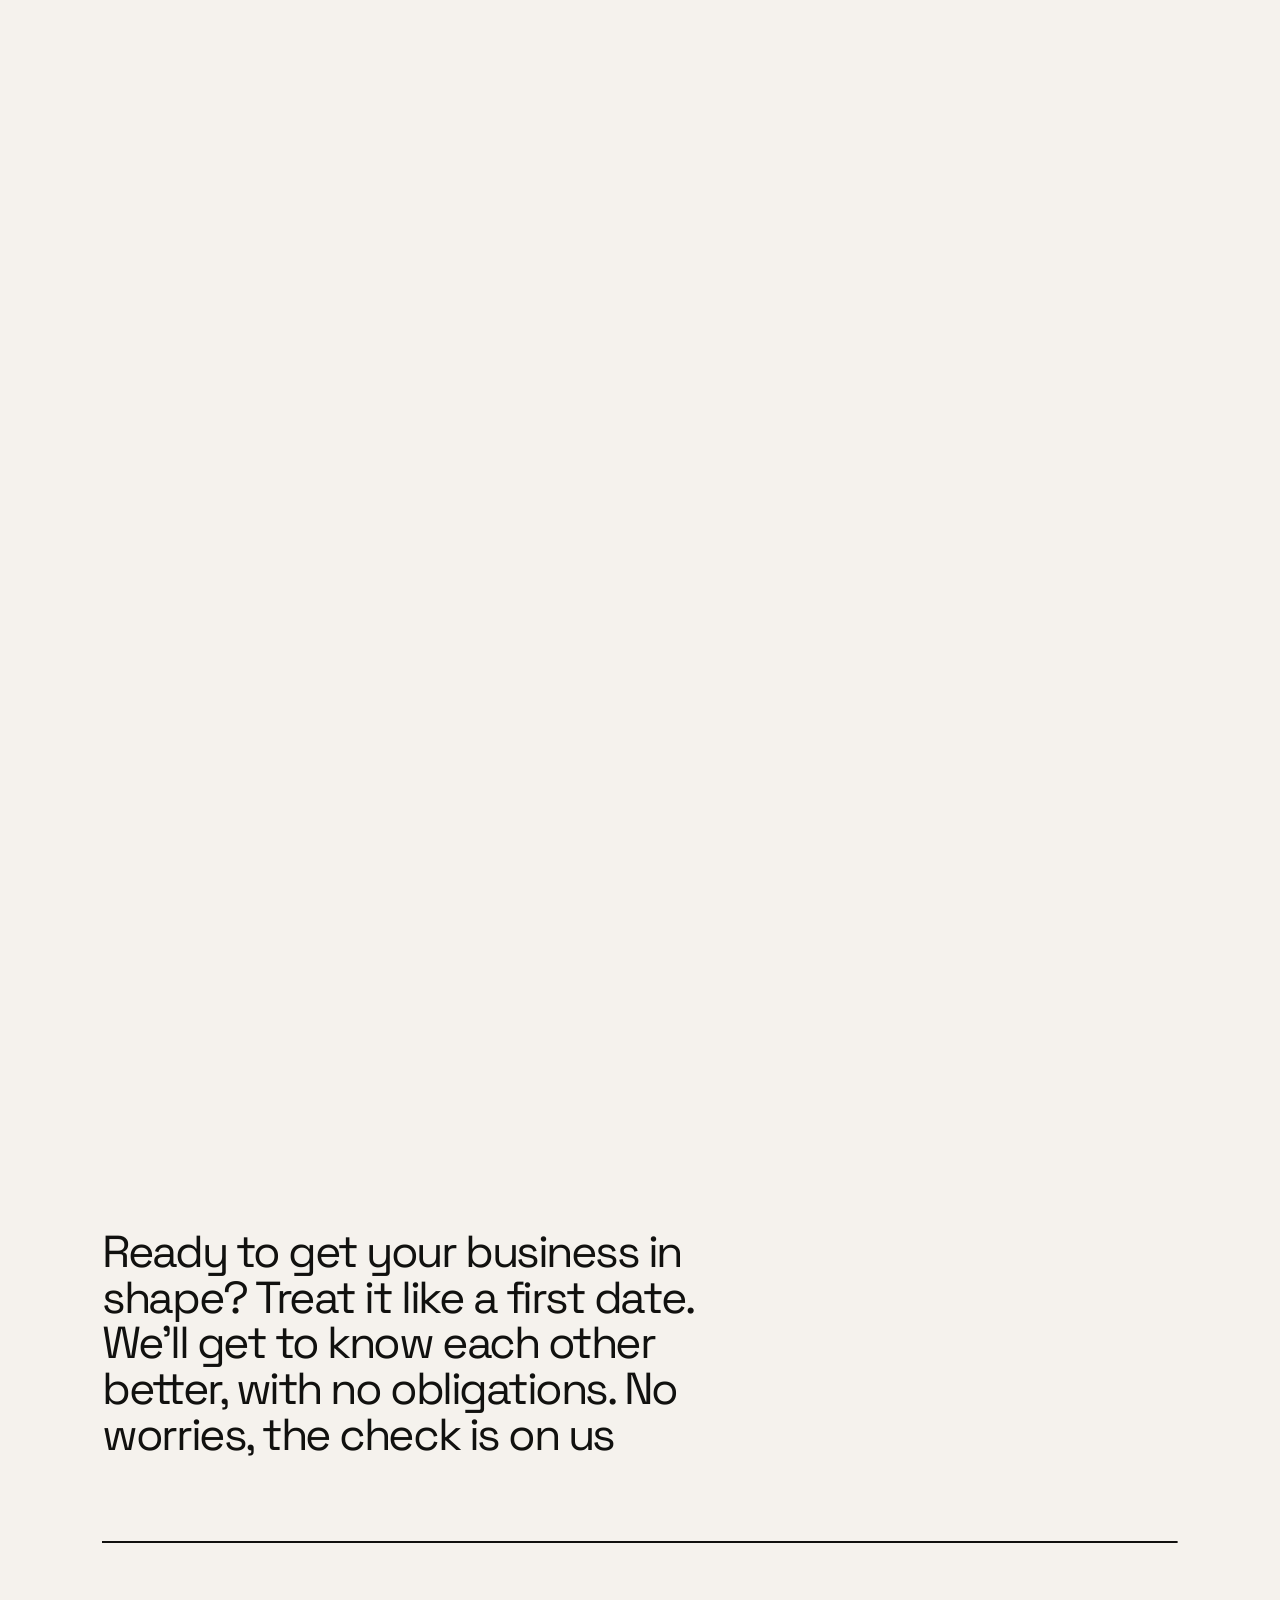
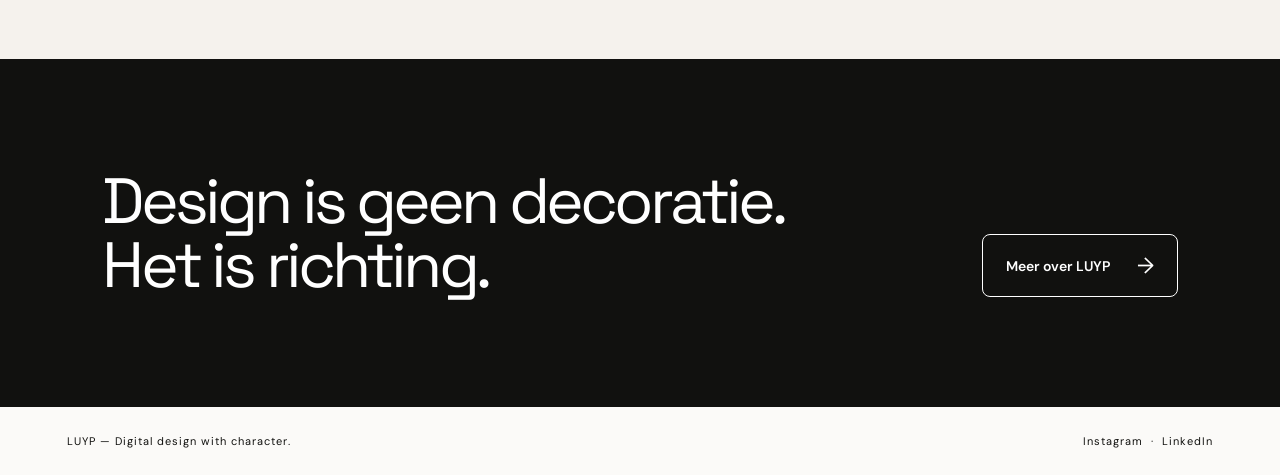
==== commit 7db0b5c6: "Hold desktop scene before left exit" ====
--- a/index.html
+++ b/index.html
@@ -10,7 +10,7 @@
   <link href="https://fonts.googleapis.com/css2?family=DM+Sans:wght@400;500;600;700&family=Space+Grotesk:wght@400;500;600;700&display=swap" rel="stylesheet">
   <link rel="stylesheet" href="styles.css?v=intro-mobile-1" />
   <link rel="stylesheet" href="services-motion.css?v=panther-hover-7" />
-  <link rel="stylesheet" href="pricing-motion.css?v=pricing-scroll-timing-1" />
+  <link rel="stylesheet" href="pricing-motion.css?v=pricing-screen-exit-2" />
 </head>
 <body>
   <div class="page-shell">
@@ -101,6 +101,6 @@
   </div>
   <script src="script.js?v=scroll-reveal-2"></script>
   <script src="services-motion.js?v=panther-hover-2"></script>
-  <script src="pricing-motion.js?v=pricing-scroll-timing-1"></script>
+  <script src="pricing-motion.js?v=pricing-screen-exit-2"></script>
 </body>
 </html>
--- a/pricing-motion.css
+++ b/pricing-motion.css
@@ -1,13 +1,13 @@
 .pricing-section{position:relative;z-index:20;min-height:220vh;padding:60px 8% 130px;background:var(--cream);overflow:visible}.pricing-deck{position:sticky;z-index:30;top:15vh;display:grid;grid-template-columns:repeat(3,minmax(0,1fr));gap:18px;align-items:start;transform:translate3d(var(--scene-x,0vw),var(--scene-y,0vh),0) scale(var(--scene-scale,1));transform-origin:left top}.price-card{position:relative;width:100%;height:max-content;line-height:0;opacity:var(--card-opacity,0);transform:translate3d(0,var(--card-y,120px),0) rotate(var(--card-rotate,0deg));transform-origin:50% 100%;will-change:transform,opacity;filter:drop-shadow(0 24px 30px rgba(17,17,15,.12));transition:transform .35s ease,filter .3s ease}.price-card img{display:block;width:100%;height:auto;border-radius:42px;clip-path:inset(0 round 42px)}.price-card:nth-child(1){z-index:3}.price-card:nth-child(2){z-index:2}.price-card:nth-child(3){z-index:1}.price-card-qr-hotspot{position:absolute;left:5.5%;bottom:4.3%;width:58%;height:6.6%;z-index:12;cursor:pointer}.price-card-qr-hotspot>span{position:absolute;inset:0;display:flex;align-items:center;justify-content:center;padding:0;border:0;border-radius:4px;background:var(--ink);color:var(--cream);font:600 clamp(12px,1.35vw,18px)/1 'DM Sans',sans-serif;letter-spacing:-.02em;opacity:0;transform:translateY(2px) scale(.98);transition:opacity .25s ease,transform .25s ease;white-space:nowrap;pointer-events:none;box-shadow:0 10px 24px rgba(17,17,15,.18)}.price-card-qr-hotspot:hover>span,.price-card-qr-hotspot:focus-visible>span{opacity:1;transform:translateY(2px) scale(1)}.price-card:nth-child(2) .price-card-qr-hotspot>span{transform:translateY(1px) scale(.98)}.price-card:nth-child(2) .price-card-qr-hotspot:hover>span,.price-card:nth-child(2) .price-card-qr-hotspot:focus-visible>span{transform:translateY(1px) scale(1)}@media (hover:hover){.price-card:hover{z-index:10;transform:translate3d(0,var(--card-y,0),0) rotate(var(--card-rotate,0deg)) scale(1.045);filter:drop-shadow(0 30px 36px rgba(17,17,15,.2))}}
 @media(max-width:800px){.pricing-section{min-height:230vh;padding:60px 7% 80px}.pricing-deck{position:sticky;top:15vh;display:flex;flex-direction:column;gap:22px}.price-card{width:min(100%,430px);margin:0 auto}}
-.desktop-stage{position:sticky;top:0;height:100vh;margin-bottom:-100vh;z-index:2;opacity:var(--scene-opacity,0);pointer-events:none;background:#f1efeb;overflow:hidden;transition:opacity .65s ease}.desktop-monitor{position:absolute;inset:0;width:100%;height:100%;filter:drop-shadow(0 28px 38px rgba(17,17,15,.18));transform:translateY(5vh) scale(.94);transition:transform .7s cubic-bezier(.2,.8,.2,1)}.scene-mode .desktop-monitor{transform:translateY(0) scale(1)}.desktop-monitor-screen{position:absolute;left:2.5vw;top:3vh;width:95vw;height:94vh;z-index:2;overflow:hidden;border:1px solid rgba(17,17,15,.18);border-radius:clamp(16px,2vw,30px);background:#15100d;box-shadow:0 24px 60px rgba(17,17,15,.22)}.desktop-monitor-screen::before{content:'';position:absolute;inset:0;background:url('assets/desktop-wallpaper.png') center/100% 100% no-repeat;z-index:0}.desktop-icon-hotspots{position:absolute;inset:0;z-index:2;pointer-events:none}.desktop-icon-hotspot{position:absolute;display:block;border:1px solid transparent;border-radius:999px;pointer-events:auto;transition:border-color .2s ease,background-color .2s ease,box-shadow .2s ease}.desktop-icon-hotspot:hover{border-color:rgba(110,110,110,.72);background:rgba(255,255,255,.08);box-shadow:0 0 0 2px rgba(255,255,255,.08)}.desktop-icon-about{right:2.2%;top:5%;width:10%;height:17%}.desktop-icon-faq{right:2.2%;top:29%;width:10%;height:17%}.desktop-icon-portfolio{right:2.2%;top:50%;width:10%;height:18%}.desktop-browser{position:absolute;left:var(--browser-left,50%);top:var(--browser-top,50%);bottom:auto;z-index:3;width:58%;height:58%;border:2px solid rgba(17,17,15,.45);border-radius:10px;background:rgba(250,249,247,.94);box-shadow:0 22px 50px rgba(0,0,0,.3);overflow:hidden;opacity:var(--browser-opacity,0);transform:translate(-50%,-50%) scale(var(--browser-scale,1));transform-origin:center;will-change:transform,opacity;pointer-events:auto;transition:opacity .3s ease,transform .3s ease}.desktop-browser-bar{height:3.6vh;min-height:26px;display:flex;align-items:center;gap:8px;padding:0 12px;border-bottom:1px solid rgba(17,17,15,.25);background:rgba(247,246,243,.96);color:var(--ink);font:600 clamp(9px,1vw,16px)/1 'DM Sans',sans-serif}.desktop-browser-bar strong{position:absolute;left:50%;transform:translateX(-50%);white-space:nowrap}.browser-dot{width:8px;height:8px;border-radius:50%;background:var(--ink)}
+.desktop-stage{position:sticky;top:0;height:100vh;margin-bottom:-100vh;z-index:2;opacity:var(--scene-opacity,0);pointer-events:none;background:#f1efeb;overflow:hidden;transition:opacity .65s ease}.desktop-monitor{position:absolute;inset:0;width:100%;height:100%;filter:drop-shadow(0 28px 38px rgba(17,17,15,.18));transform:translateY(5vh) scale(.94);transition:transform .7s cubic-bezier(.2,.8,.2,1)}.scene-mode .desktop-monitor{transform:translateY(0) scale(1)}.desktop-monitor-screen{position:absolute;left:2.5vw;top:3vh;width:95vw;height:94vh;z-index:2;overflow:hidden;border:1px solid rgba(17,17,15,.18);border-radius:clamp(16px,2vw,30px);background:#15100d;box-shadow:0 24px 60px rgba(17,17,15,.22);transform:translateX(calc(var(--screen-exit,0) * -110%));will-change:transform}.desktop-monitor-screen::before{content:'';position:absolute;inset:0;background:url('assets/desktop-wallpaper.png') center/100% 100% no-repeat;z-index:0}.desktop-icon-hotspots{position:absolute;inset:0;z-index:2;pointer-events:none}.desktop-icon-hotspot{position:absolute;display:block;border:1px solid transparent;border-radius:999px;pointer-events:auto;transition:border-color .2s ease,background-color .2s ease,box-shadow .2s ease}.desktop-icon-hotspot:hover{border-color:rgba(110,110,110,.72);background:rgba(255,255,255,.08);box-shadow:0 0 0 2px rgba(255,255,255,.08)}.desktop-icon-about{right:2.2%;top:5%;width:10%;height:17%}.desktop-icon-faq{right:2.2%;top:29%;width:10%;height:17%}.desktop-icon-portfolio{right:2.2%;top:50%;width:10%;height:18%}.desktop-browser{position:absolute;left:var(--browser-left,50%);top:var(--browser-top,50%);bottom:auto;z-index:3;width:58%;height:58%;border:2px solid rgba(17,17,15,.45);border-radius:10px;background:rgba(250,249,247,.94);box-shadow:0 22px 50px rgba(0,0,0,.3);overflow:hidden;opacity:var(--browser-opacity,0);transform:translate(-50%,-50%) scale(var(--browser-scale,1));transform-origin:center;will-change:transform,opacity;pointer-events:auto;transition:opacity .3s ease,transform .3s ease}.desktop-browser-bar{height:3.6vh;min-height:26px;display:flex;align-items:center;gap:8px;padding:0 12px;border-bottom:1px solid rgba(17,17,15,.25);background:rgba(247,246,243,.96);color:var(--ink);font:600 clamp(9px,1vw,16px)/1 'DM Sans',sans-serif}.desktop-browser-bar strong{position:absolute;left:50%;transform:translateX(-50%);white-space:nowrap}.browser-dot{width:8px;height:8px;border-radius:50%;background:var(--ink)}
 @media(max-width:800px){.desktop-stage{position:absolute;top:auto;right:0;bottom:0;left:0;height:100vh;margin:0}.desktop-monitor{inset:0;transform:translateY(4vh) scale(.9)}.scene-mode .desktop-monitor{transform:translateY(0) scale(1)}.desktop-monitor-screen{left:2%;top:2%;width:96%;height:96%;border-radius:16px}.desktop-browser{width:62%;height:54%;border-radius:7px}.desktop-browser-bar{min-height:18px;height:3vh;padding:0 7px;gap:4px}.browser-dot{width:5px;height:5px}.desktop-browser-cards{padding:2% 2%;gap:.8%}.desktop-browser-cards img{border-radius:3px}.pricing-deck{transform:translate3d(var(--scene-x,0vw),var(--scene-y,0vh),0) scale(var(--scene-scale,1))}}
 @media(max-width:800px){.pricing-section.scene-mode .pricing-deck{display:grid;grid-template-columns:repeat(3,minmax(0,1fr));gap:8px}.pricing-section.scene-mode .price-card{width:100%;margin:0}}
 .pricing-cta{position:relative;z-index:10;width:100%;padding:110px 8% 100px;background:var(--cream);opacity:0;visibility:hidden;pointer-events:none;transition:opacity .35s ease}.pricing-cta.is-released{opacity:1;visibility:visible;pointer-events:auto}.pricing-cta p{max-width:680px;margin:0 0 68px;font-family:'Space Grotesk',sans-serif;font-size:clamp(28px,3.5vw,54px);line-height:1.02;letter-spacing:-.055em;color:var(--ink)}.pricing-cta-line{position:relative;width:100%;height:34px;background:linear-gradient(var(--ink),var(--ink)) center/100% 2px no-repeat;cursor:crosshair}.pricing-cta-circle{position:absolute;left:var(--line-x,0%);top:50%;display:flex;width:162px;height:162px;align-items:center;justify-content:center;border:2px solid var(--ink);border-radius:50%;background:var(--cream);color:var(--ink);font:600 15px/1 'DM Sans',sans-serif;letter-spacing:.08em;text-decoration:none;opacity:0;transform:translate(-50%,-50%) scale(.5);transition:opacity .2s ease,transform .25s cubic-bezier(.2,.8,.2,1);pointer-events:none}.pricing-cta-line.is-active .pricing-cta-circle{opacity:1;transform:translate(-50%,-50%) scale(1);pointer-events:auto}.pricing-cta-circle:hover{background:var(--ink);color:var(--cream)}
 @media(max-width:800px){.pricing-cta{padding:90px 7% 70px}.pricing-cta p{font-size:clamp(28px,8vw,44px);margin-bottom:48px}.pricing-cta-circle{width:126px;height:126px;font-size:12px}}
 .browser-dot-close{appearance:none;border:0;padding:0;cursor:pointer;background:#e23d35!important}.desktop-browser.is-closed{opacity:0!important;visibility:hidden;pointer-events:none}
 .desktop-icon-hotspot{border-radius:8px!important}.desktop-icon-about{right:1.6%!important;top:4%!important;width:11%!important;height:21%!important}
-.pricing-section{min-height:260vh}@media(max-width:800px){.pricing-section{min-height:280vh}}
+.pricing-section{min-height:320vh}@media(max-width:800px){.pricing-section{min-height:340vh}}
 .pricing-deck{opacity:var(--deck-opacity,1)}.pricing-cta{z-index:40}.desktop-browser-cards{display:grid;grid-template-columns:repeat(3,minmax(0,1fr));gap:1.4%;height:calc(100% - 3.6vh);padding:2.5% 3%;opacity:var(--scene-preview-opacity,0)}.desktop-browser-cards img{display:block;width:100%;height:100%;object-fit:contain;min-width:0;border-radius:5px}
 @media(max-width:800px){.desktop-browser-cards{padding:2.5% 2%;gap:1%}}
 .desktop-stage{width:100vw;margin-left:calc((100% - 100vw)/2);overflow:hidden}.desktop-browser-cards{position:relative;z-index:2;height:calc(100% - 3.6vh);padding:2.5% 3%;gap:1.4%;align-items:stretch}.desktop-browser-cards img{height:100%;object-fit:contain;object-position:center bottom}
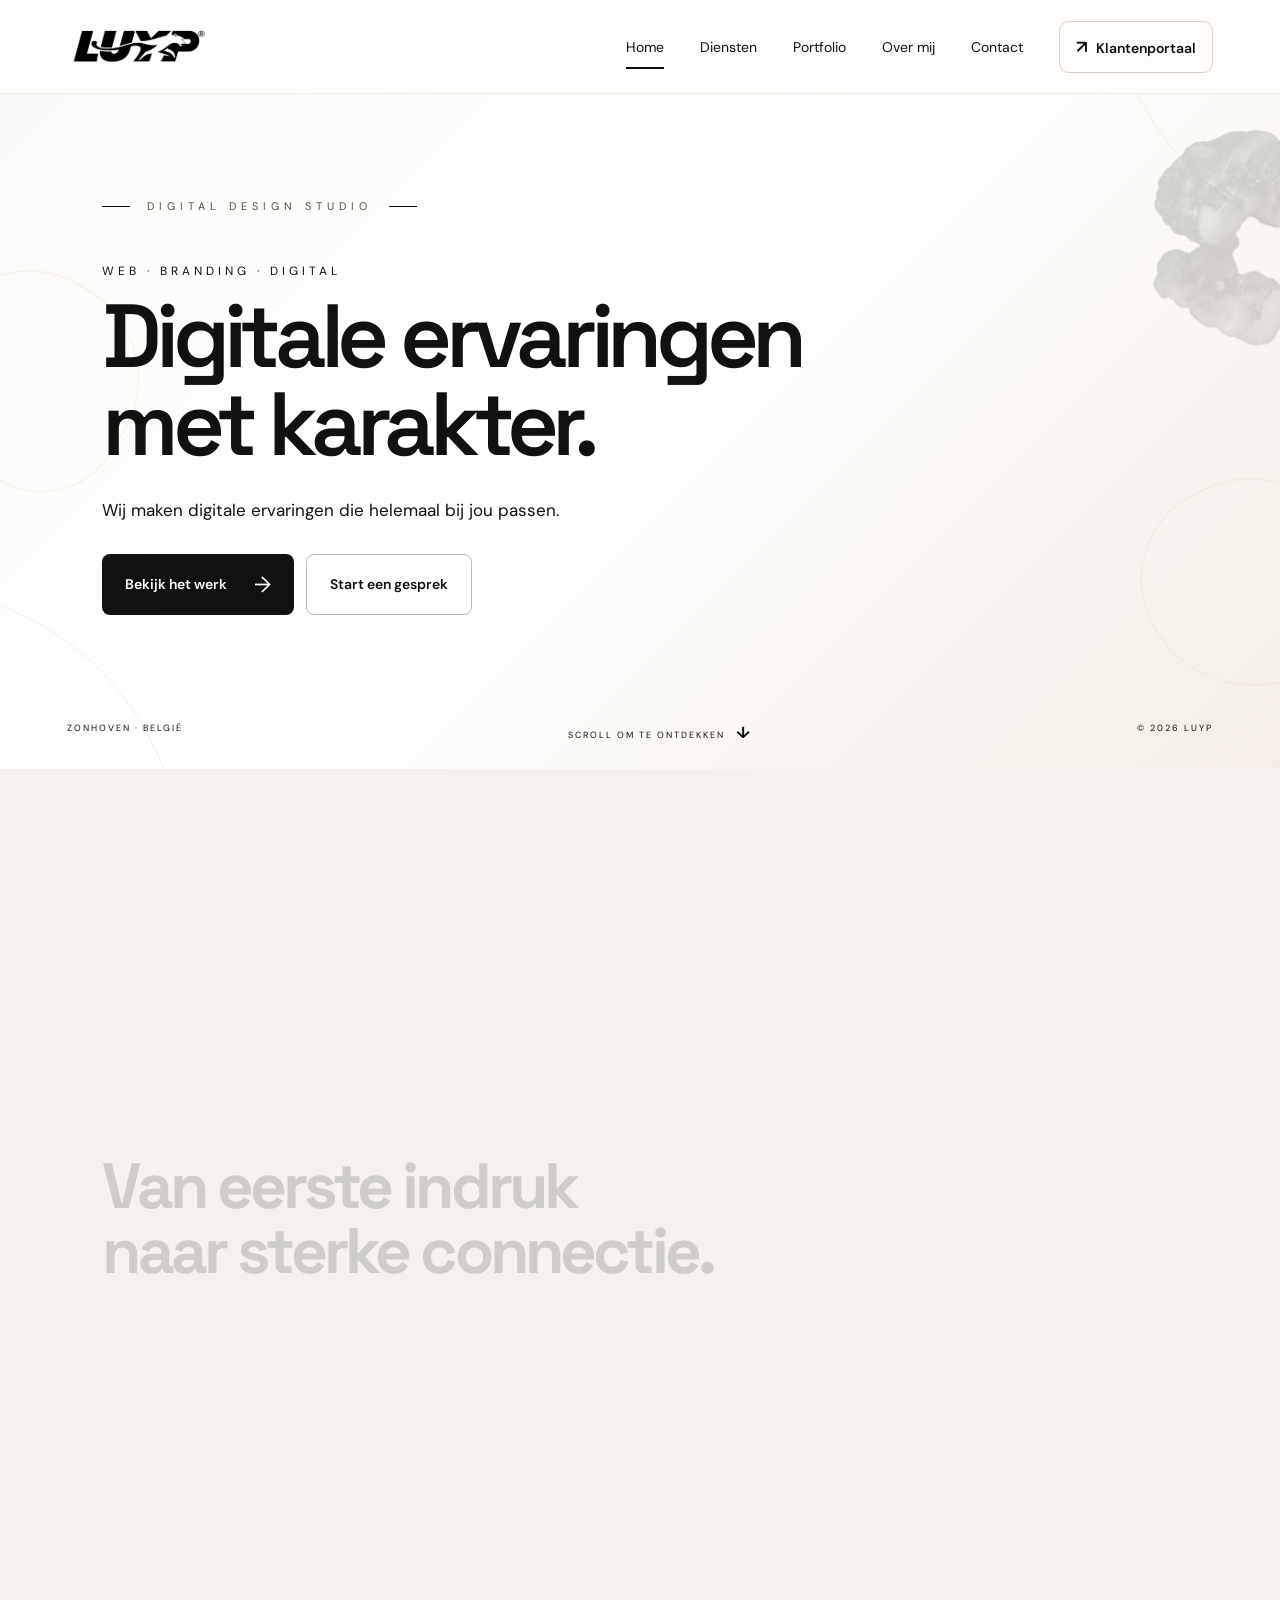
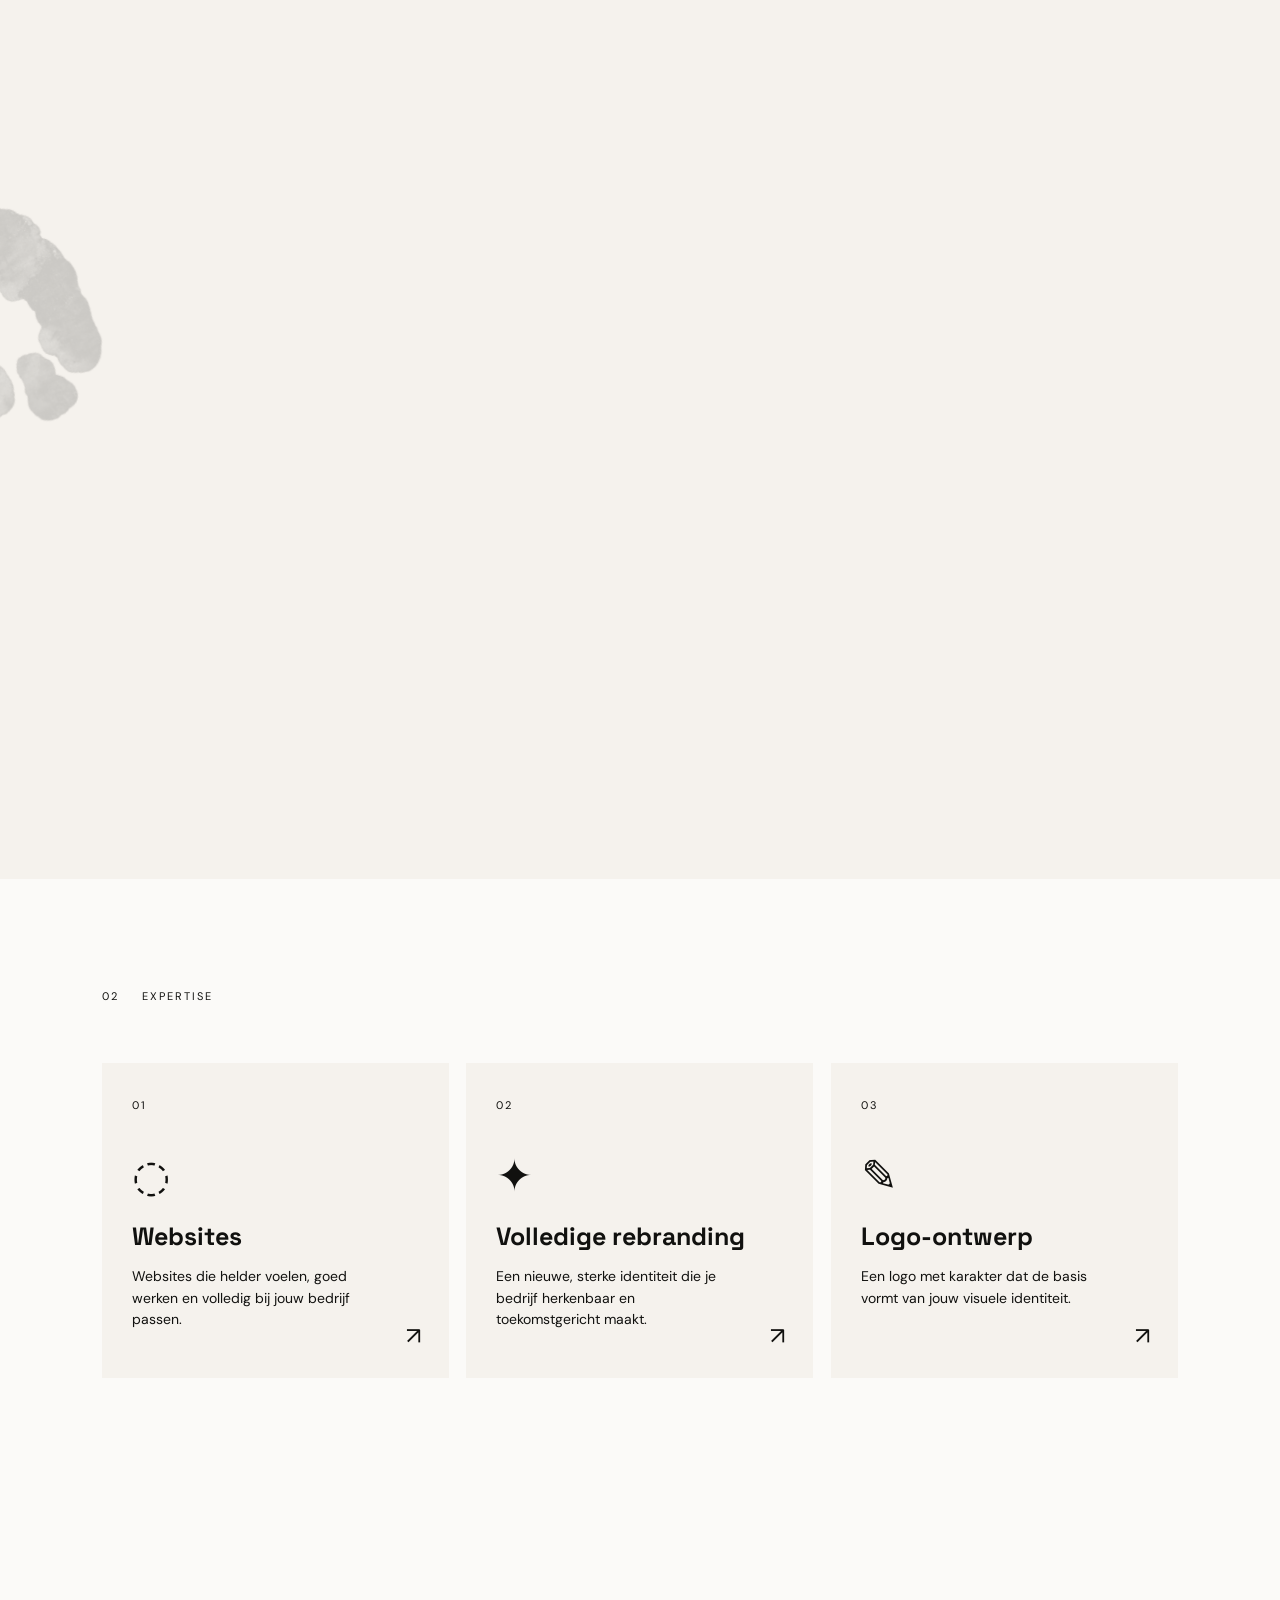
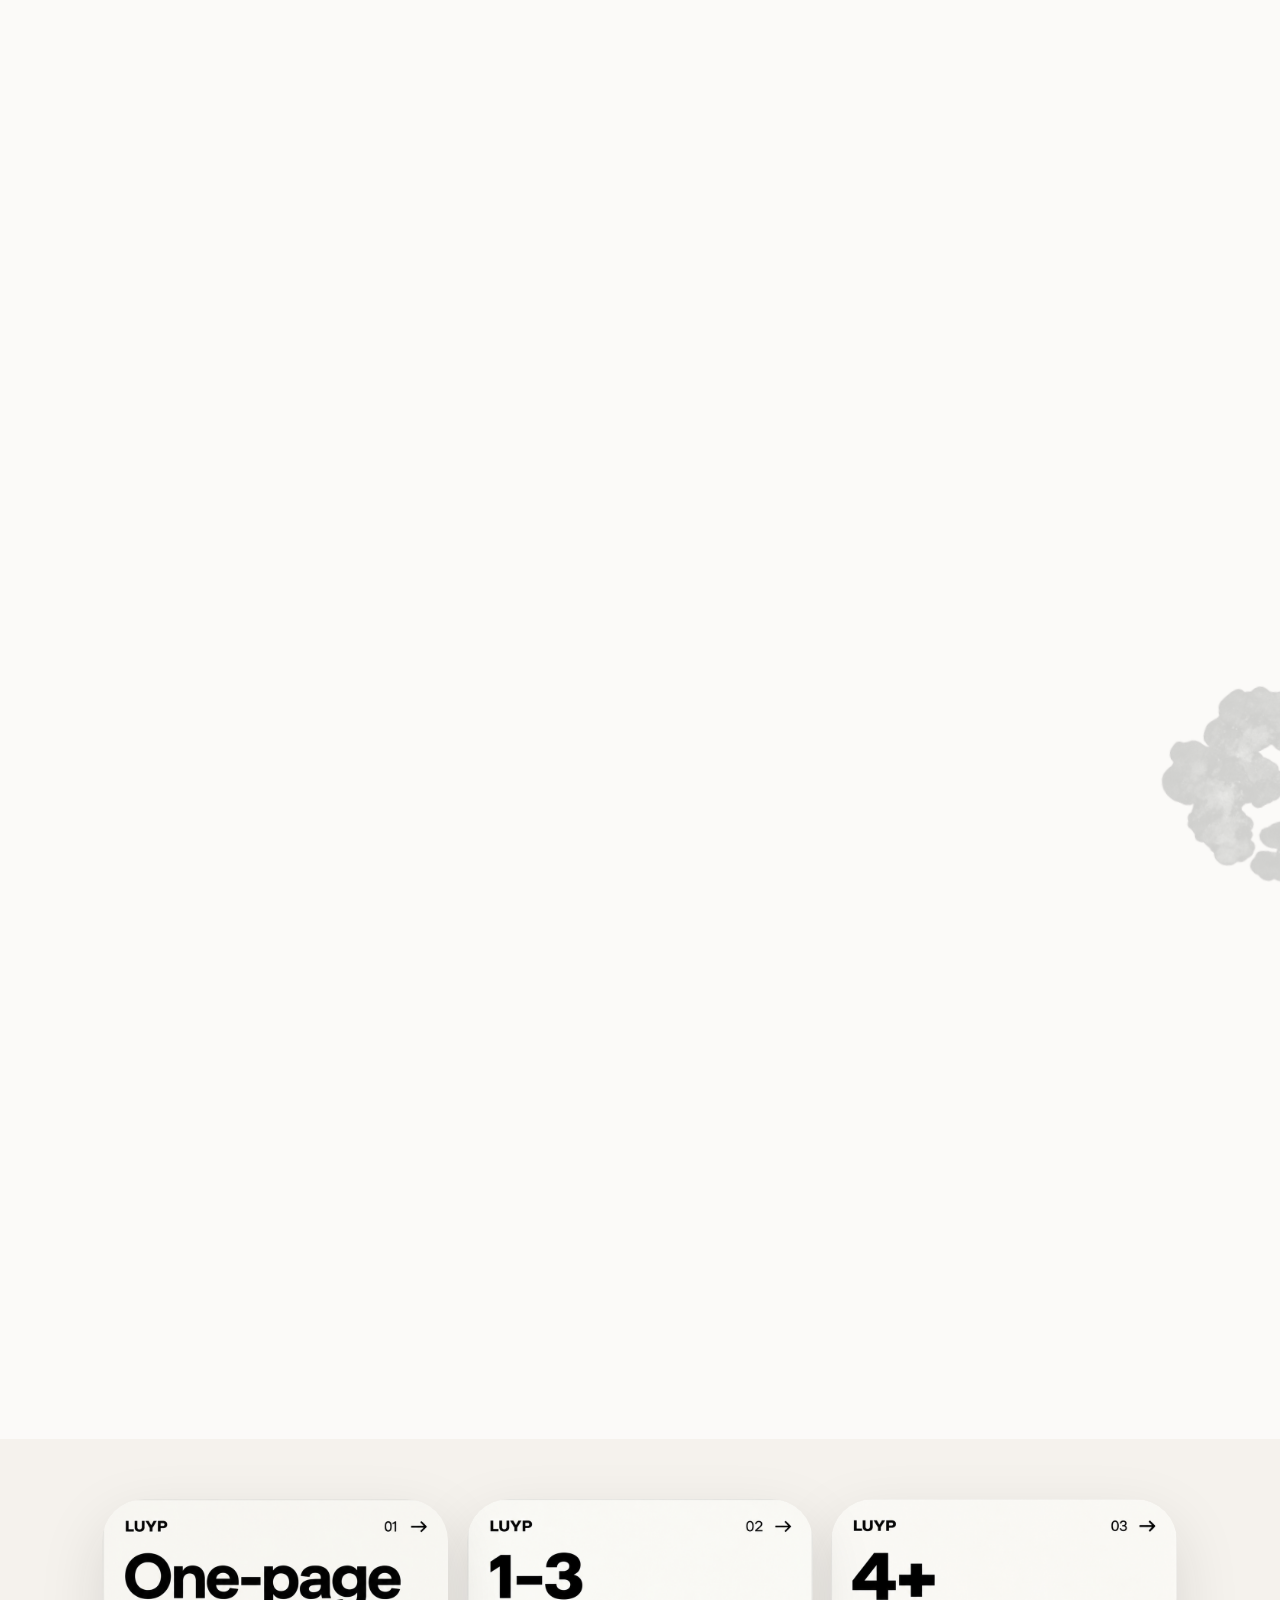
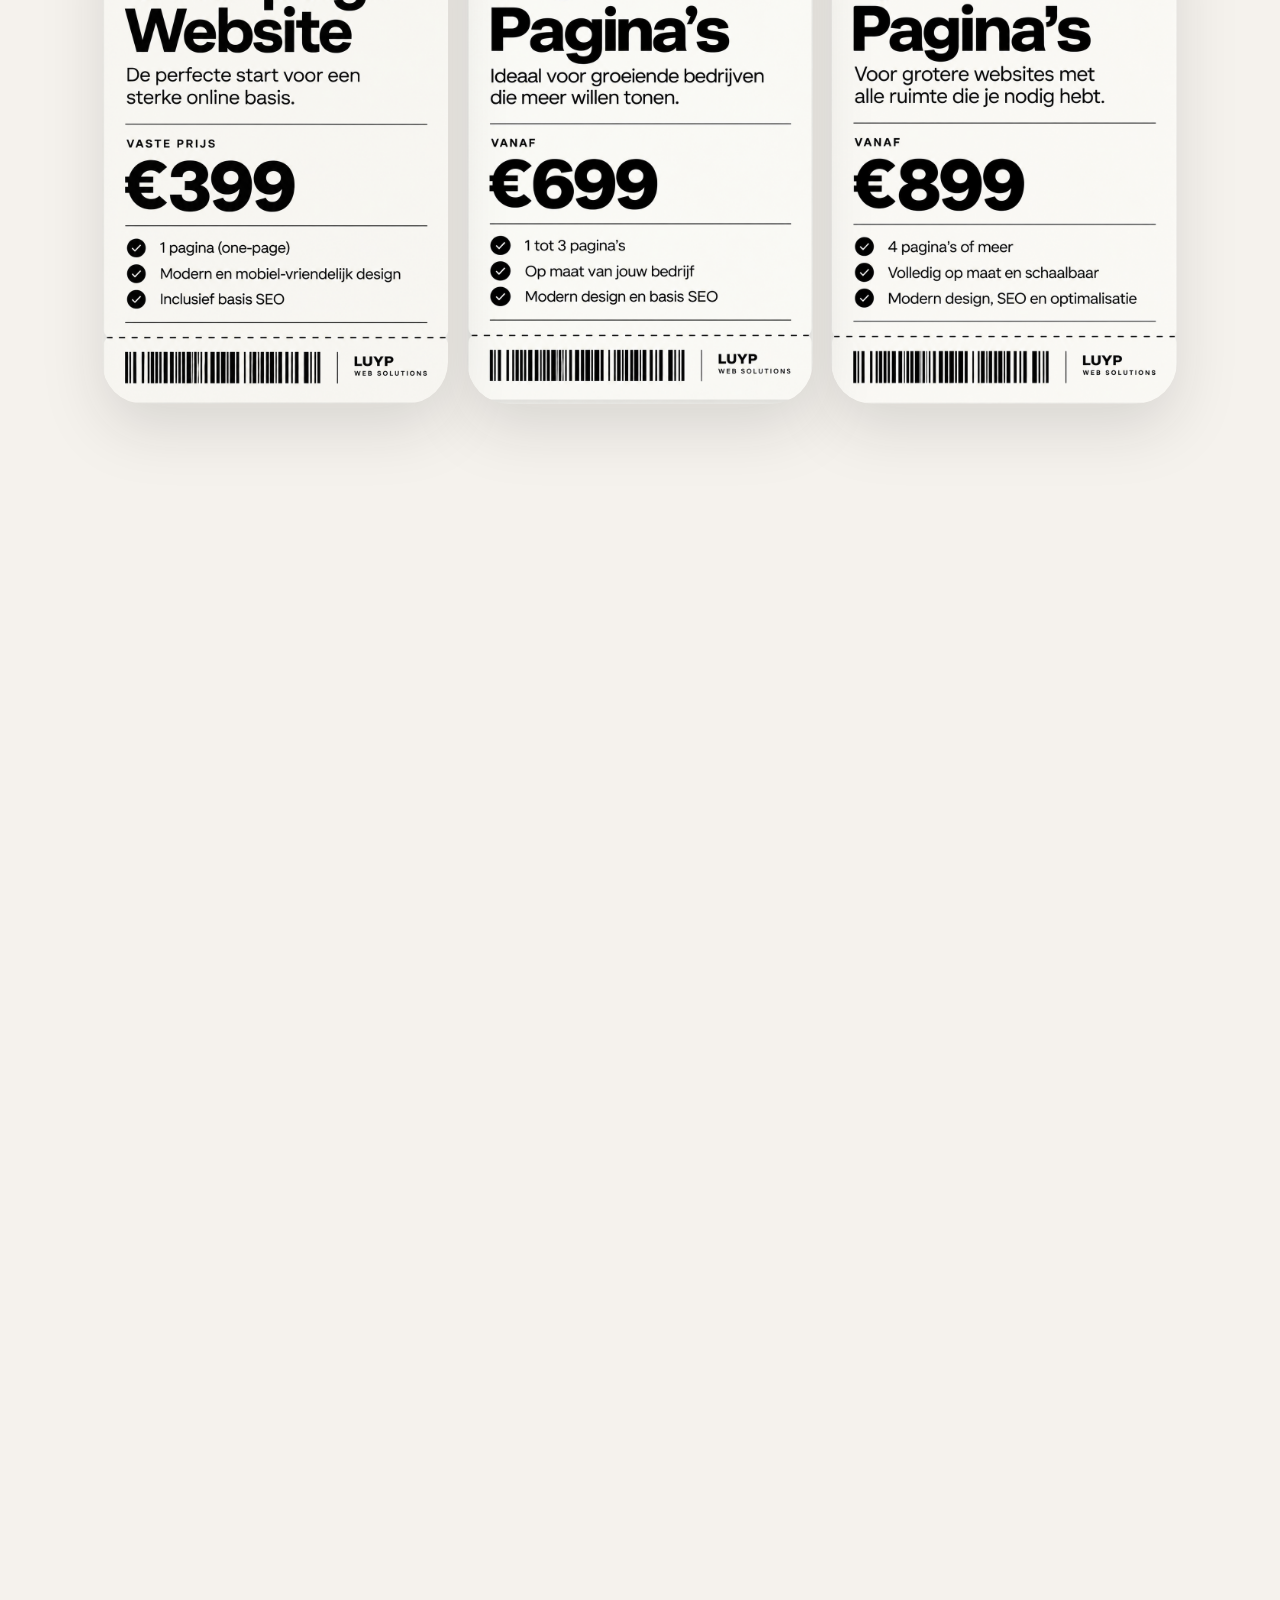
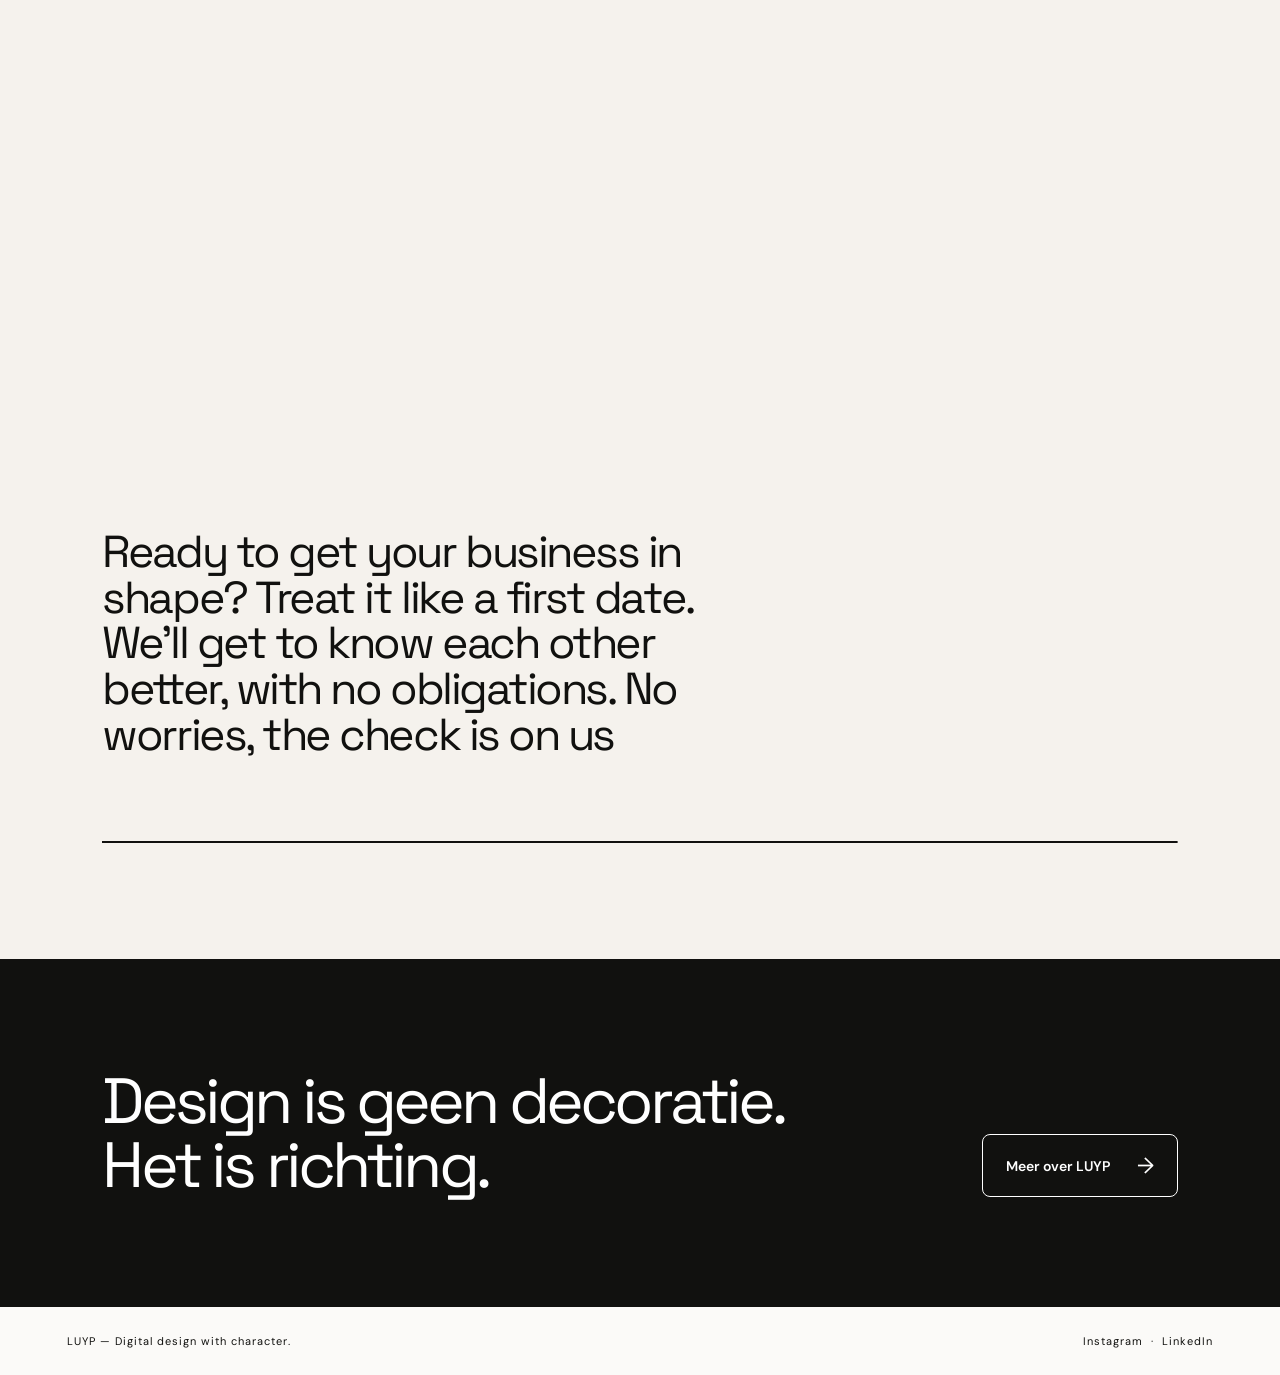
==== commit 990d03a0: "Extend desktop scene hold interval" ====
--- a/index.html
+++ b/index.html
@@ -10,7 +10,7 @@
   <link href="https://fonts.googleapis.com/css2?family=DM+Sans:wght@400;500;600;700&family=Space+Grotesk:wght@400;500;600;700&display=swap" rel="stylesheet">
   <link rel="stylesheet" href="styles.css?v=intro-mobile-1" />
   <link rel="stylesheet" href="services-motion.css?v=panther-hover-7" />
-  <link rel="stylesheet" href="pricing-motion.css?v=pricing-screen-exit-2" />
+  <link rel="stylesheet" href="pricing-motion.css?v=pricing-screen-exit-3" />
 </head>
 <body>
   <div class="page-shell">
@@ -101,6 +101,6 @@
   </div>
   <script src="script.js?v=scroll-reveal-2"></script>
   <script src="services-motion.js?v=panther-hover-2"></script>
-  <script src="pricing-motion.js?v=pricing-screen-exit-2"></script>
+  <script src="pricing-motion.js?v=pricing-screen-exit-3"></script>
 </body>
 </html>
--- a/pricing-motion.css
+++ b/pricing-motion.css
@@ -7,7 +7,7 @@
 @media(max-width:800px){.pricing-cta{padding:90px 7% 70px}.pricing-cta p{font-size:clamp(28px,8vw,44px);margin-bottom:48px}.pricing-cta-circle{width:126px;height:126px;font-size:12px}}
 .browser-dot-close{appearance:none;border:0;padding:0;cursor:pointer;background:#e23d35!important}.desktop-browser.is-closed{opacity:0!important;visibility:hidden;pointer-events:none}
 .desktop-icon-hotspot{border-radius:8px!important}.desktop-icon-about{right:1.6%!important;top:4%!important;width:11%!important;height:21%!important}
-.pricing-section{min-height:320vh}@media(max-width:800px){.pricing-section{min-height:340vh}}
+.pricing-section{min-height:420vh}@media(max-width:800px){.pricing-section{min-height:440vh}}
 .pricing-deck{opacity:var(--deck-opacity,1)}.pricing-cta{z-index:40}.desktop-browser-cards{display:grid;grid-template-columns:repeat(3,minmax(0,1fr));gap:1.4%;height:calc(100% - 3.6vh);padding:2.5% 3%;opacity:var(--scene-preview-opacity,0)}.desktop-browser-cards img{display:block;width:100%;height:100%;object-fit:contain;min-width:0;border-radius:5px}
 @media(max-width:800px){.desktop-browser-cards{padding:2.5% 2%;gap:1%}}
 .desktop-stage{width:100vw;margin-left:calc((100% - 100vw)/2);overflow:hidden}.desktop-browser-cards{position:relative;z-index:2;height:calc(100% - 3.6vh);padding:2.5% 3%;gap:1.4%;align-items:stretch}.desktop-browser-cards img{height:100%;object-fit:contain;object-position:center bottom}
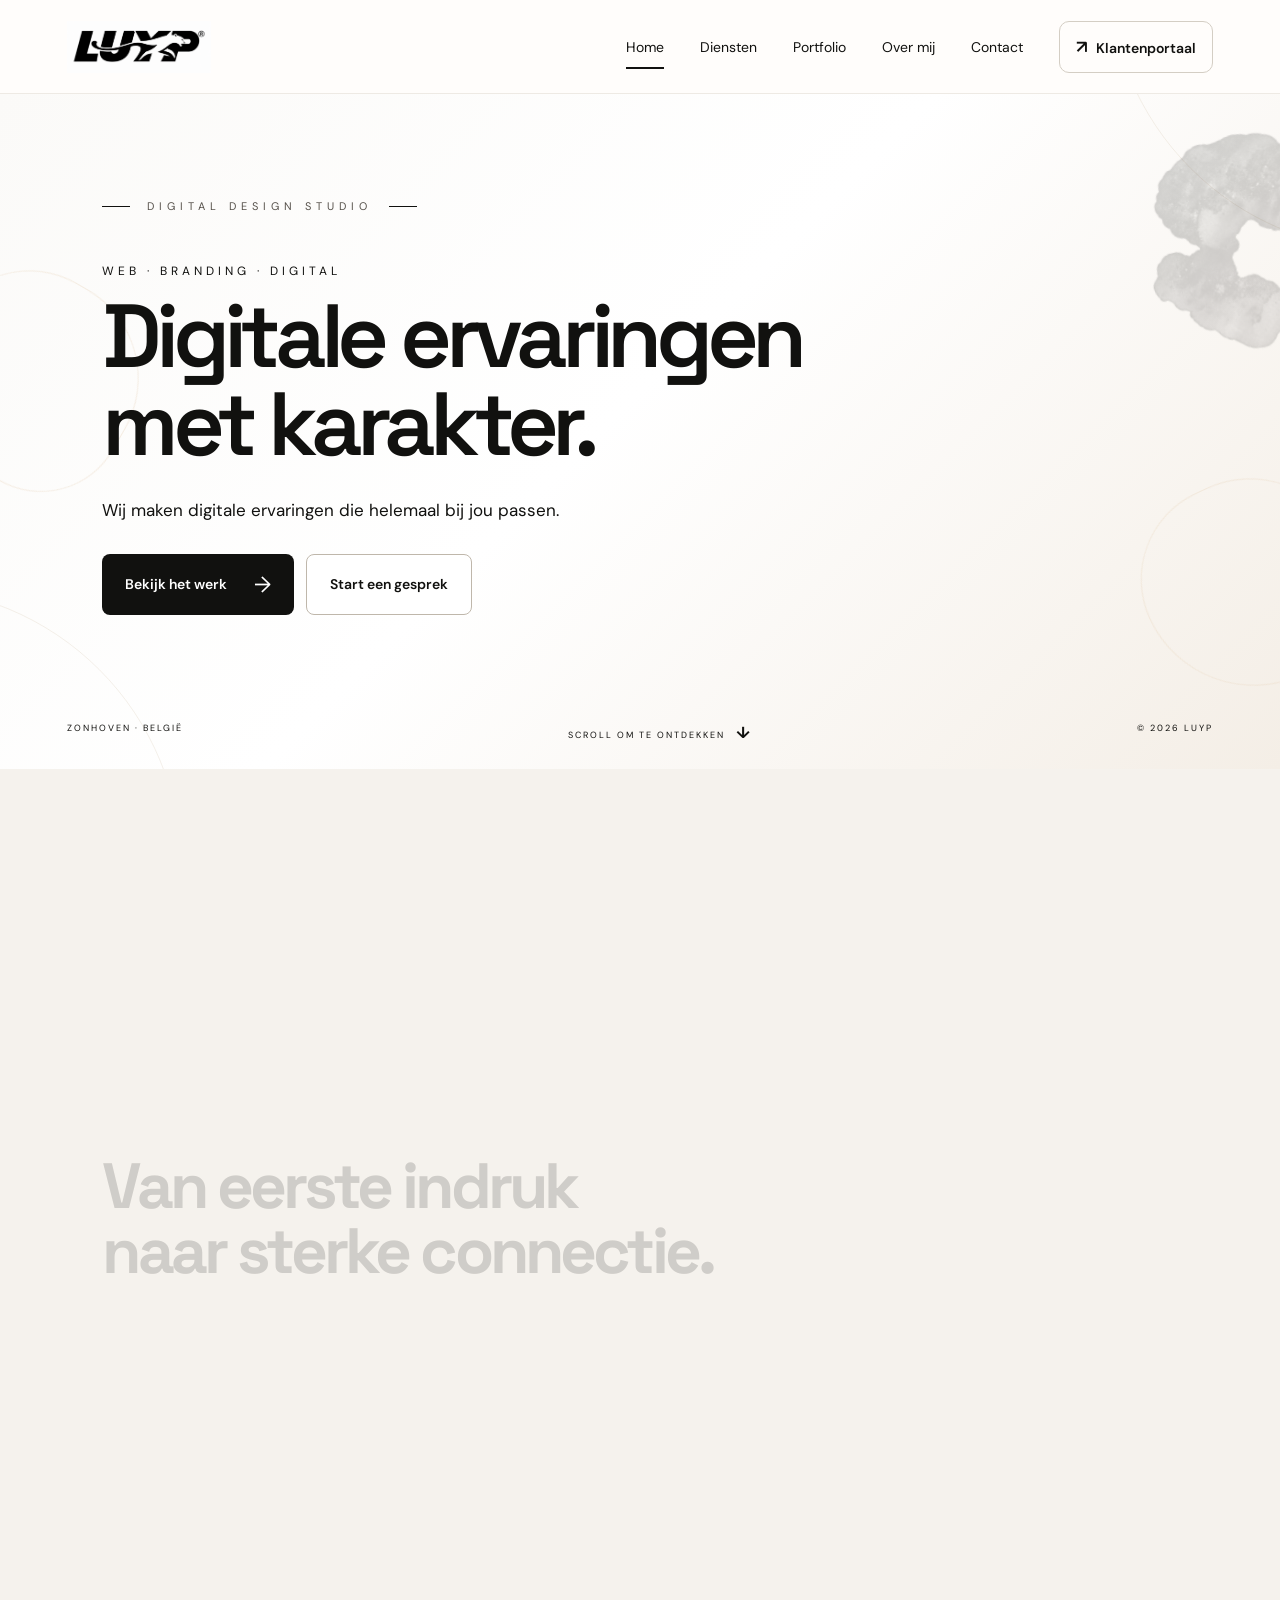
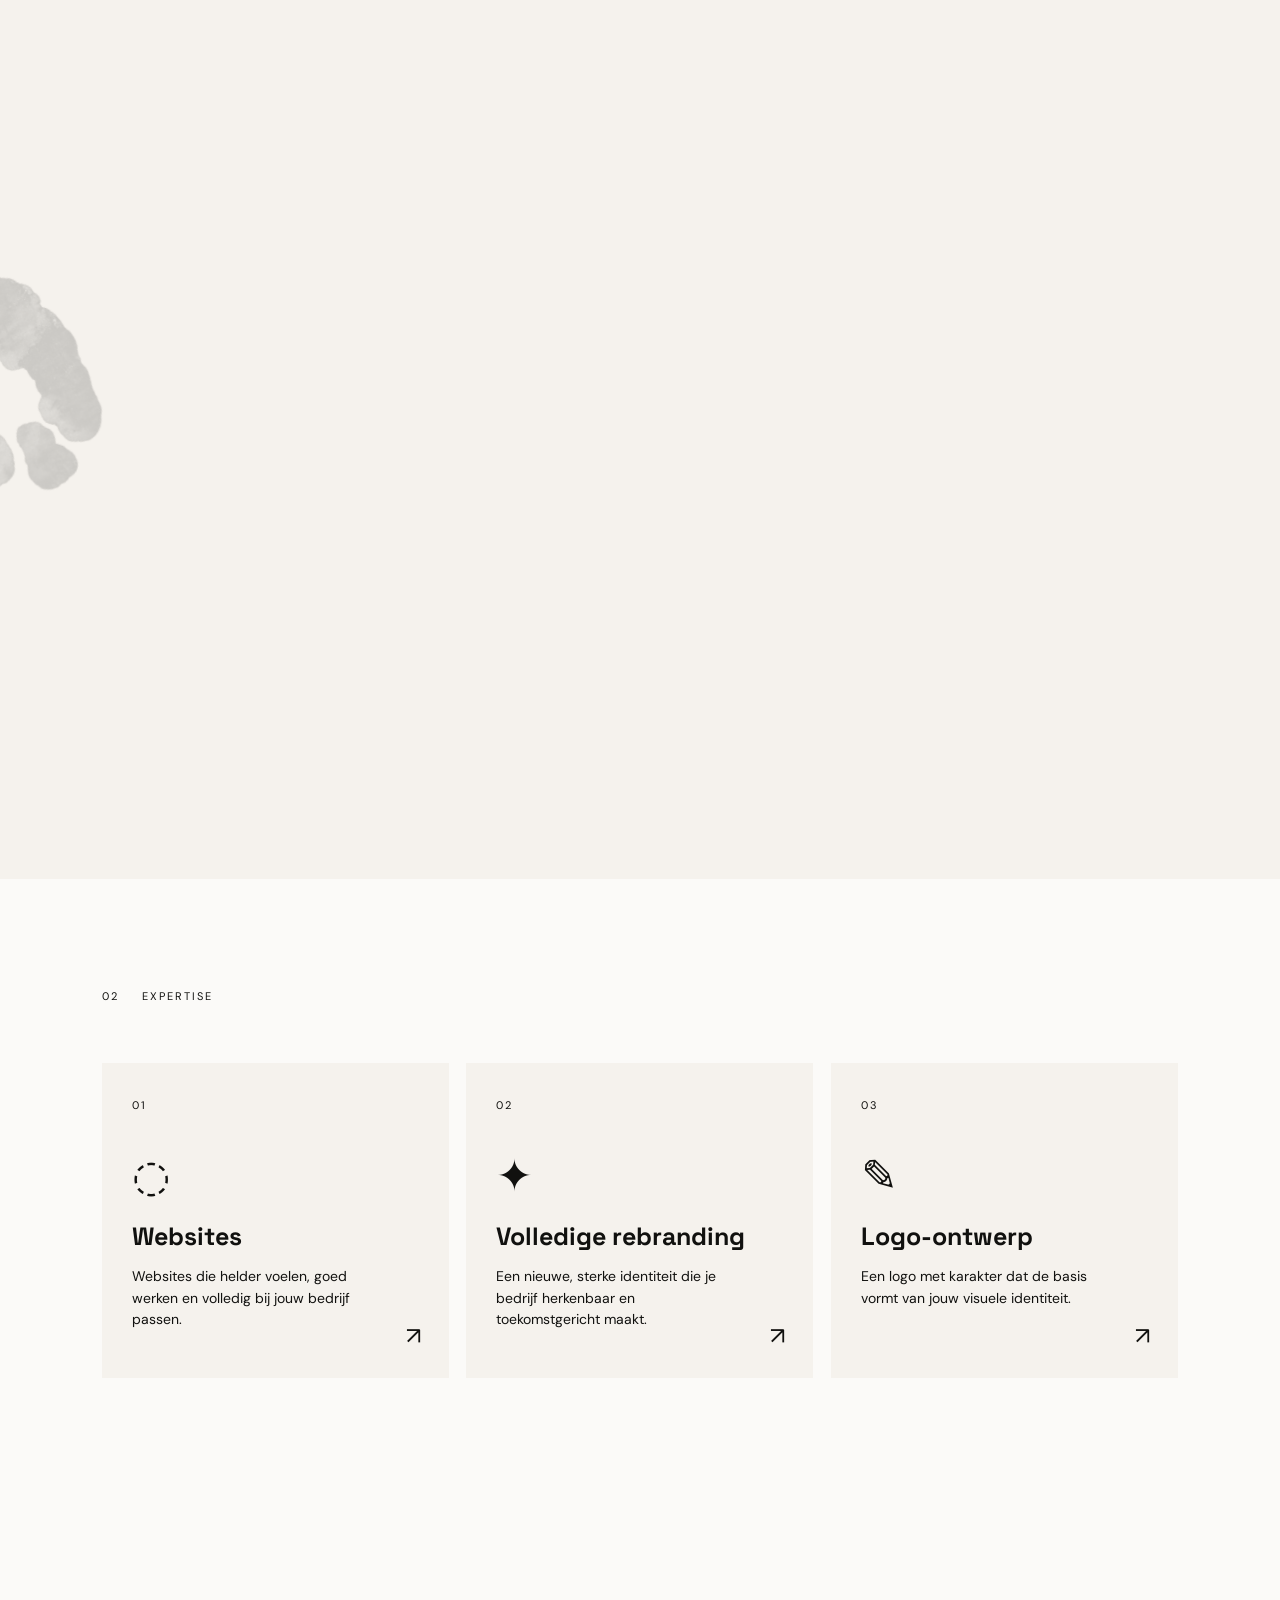
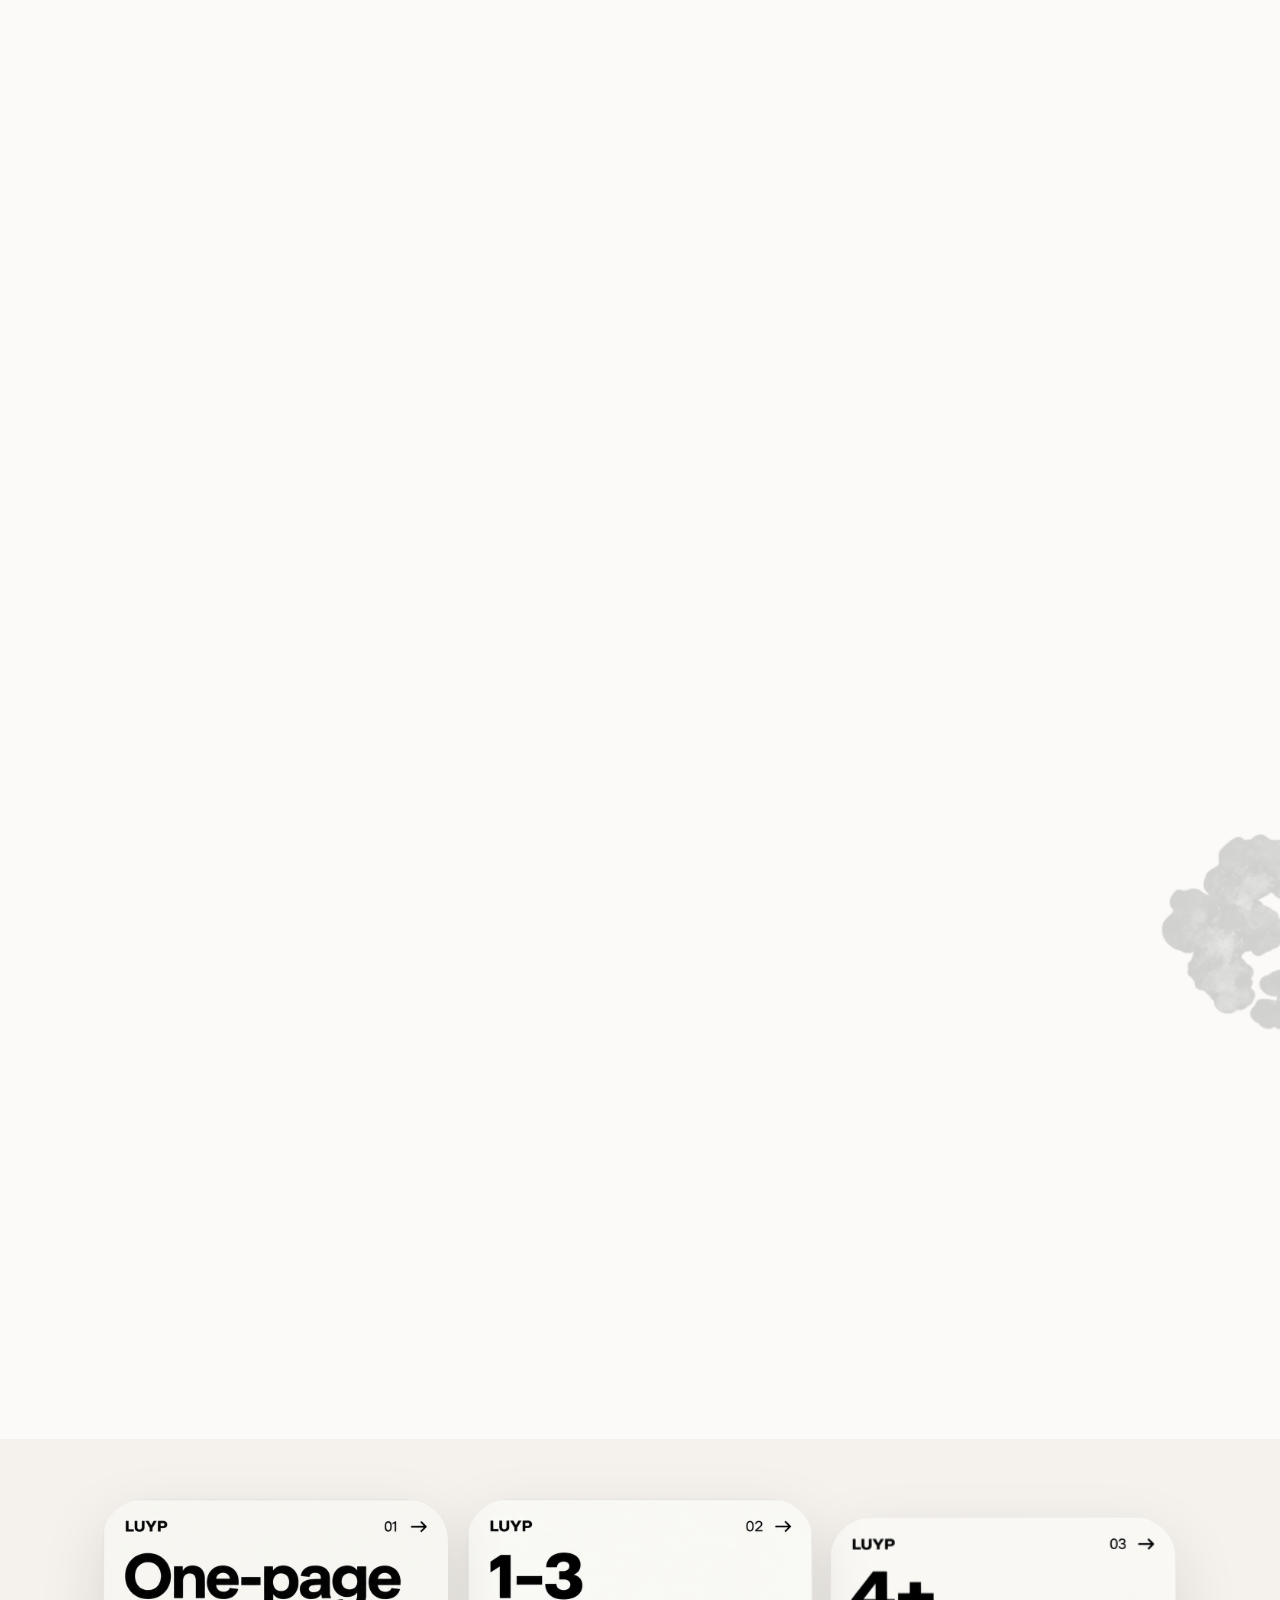
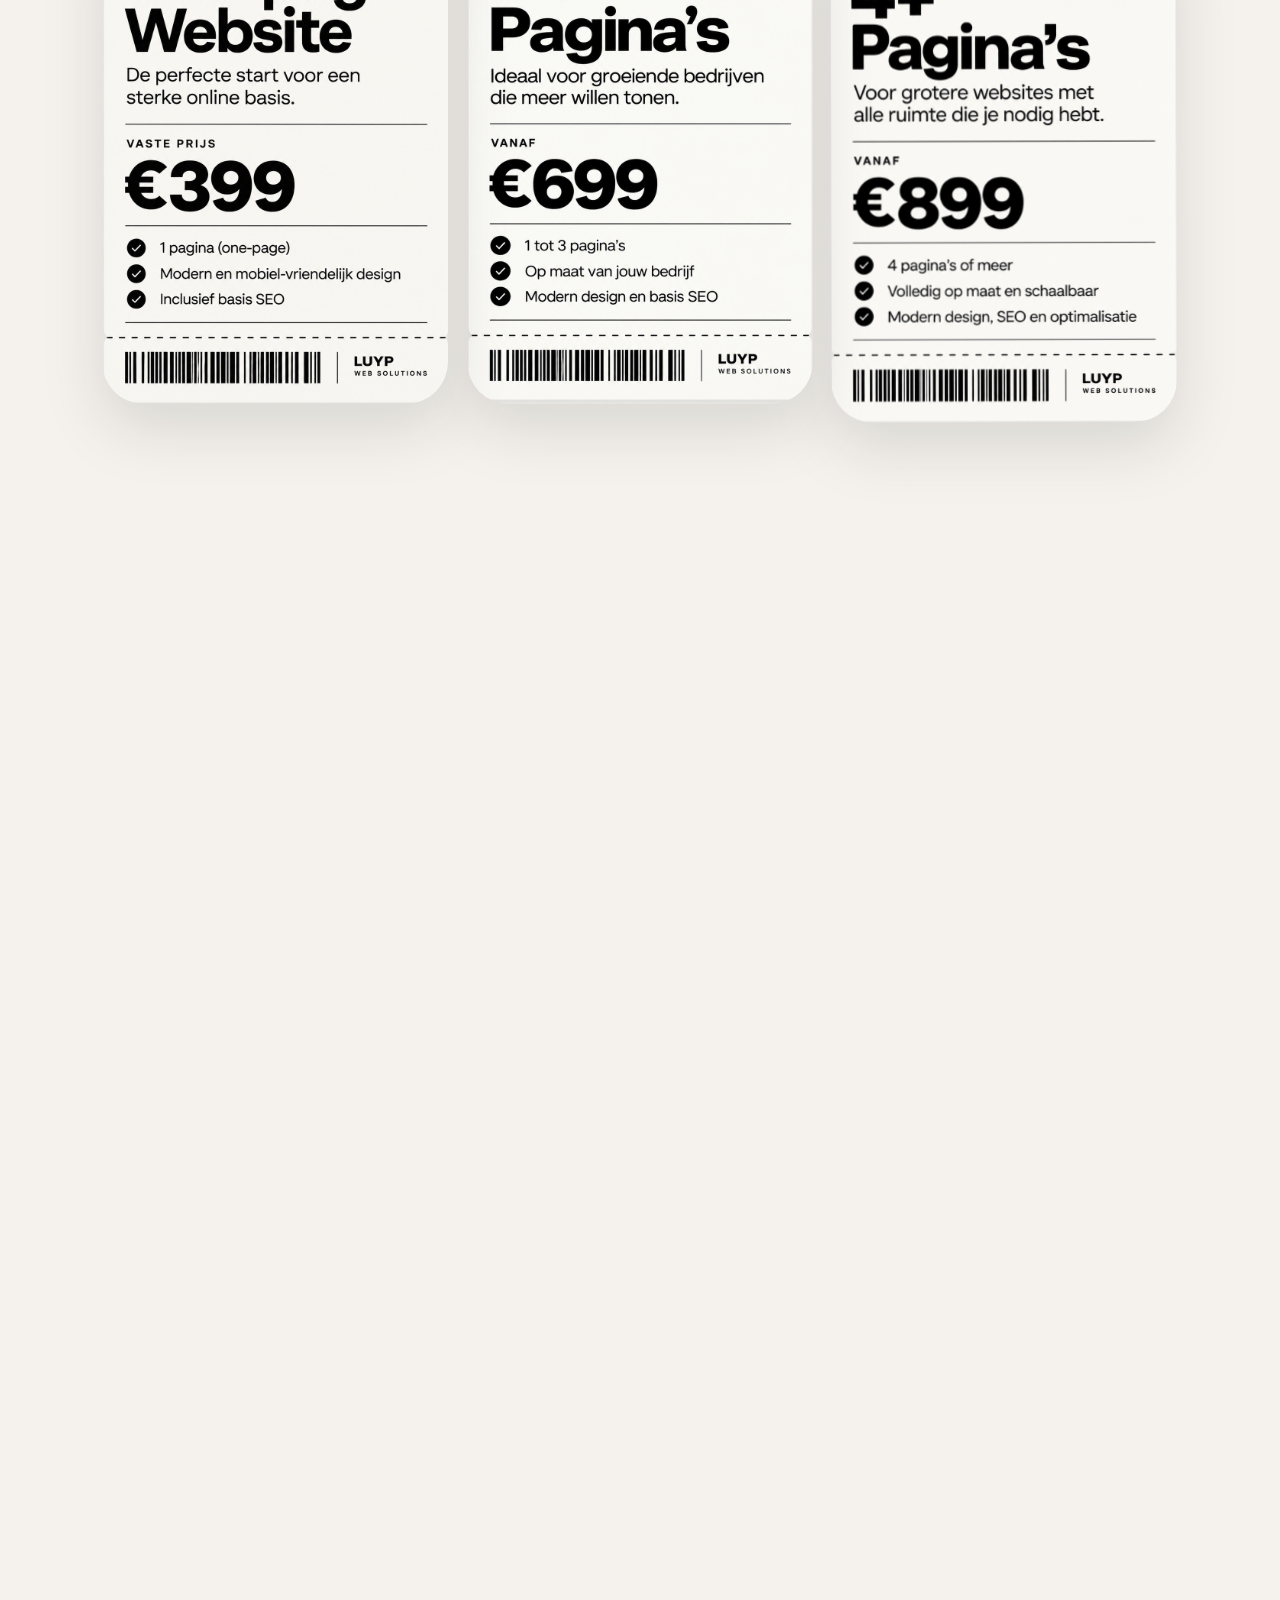
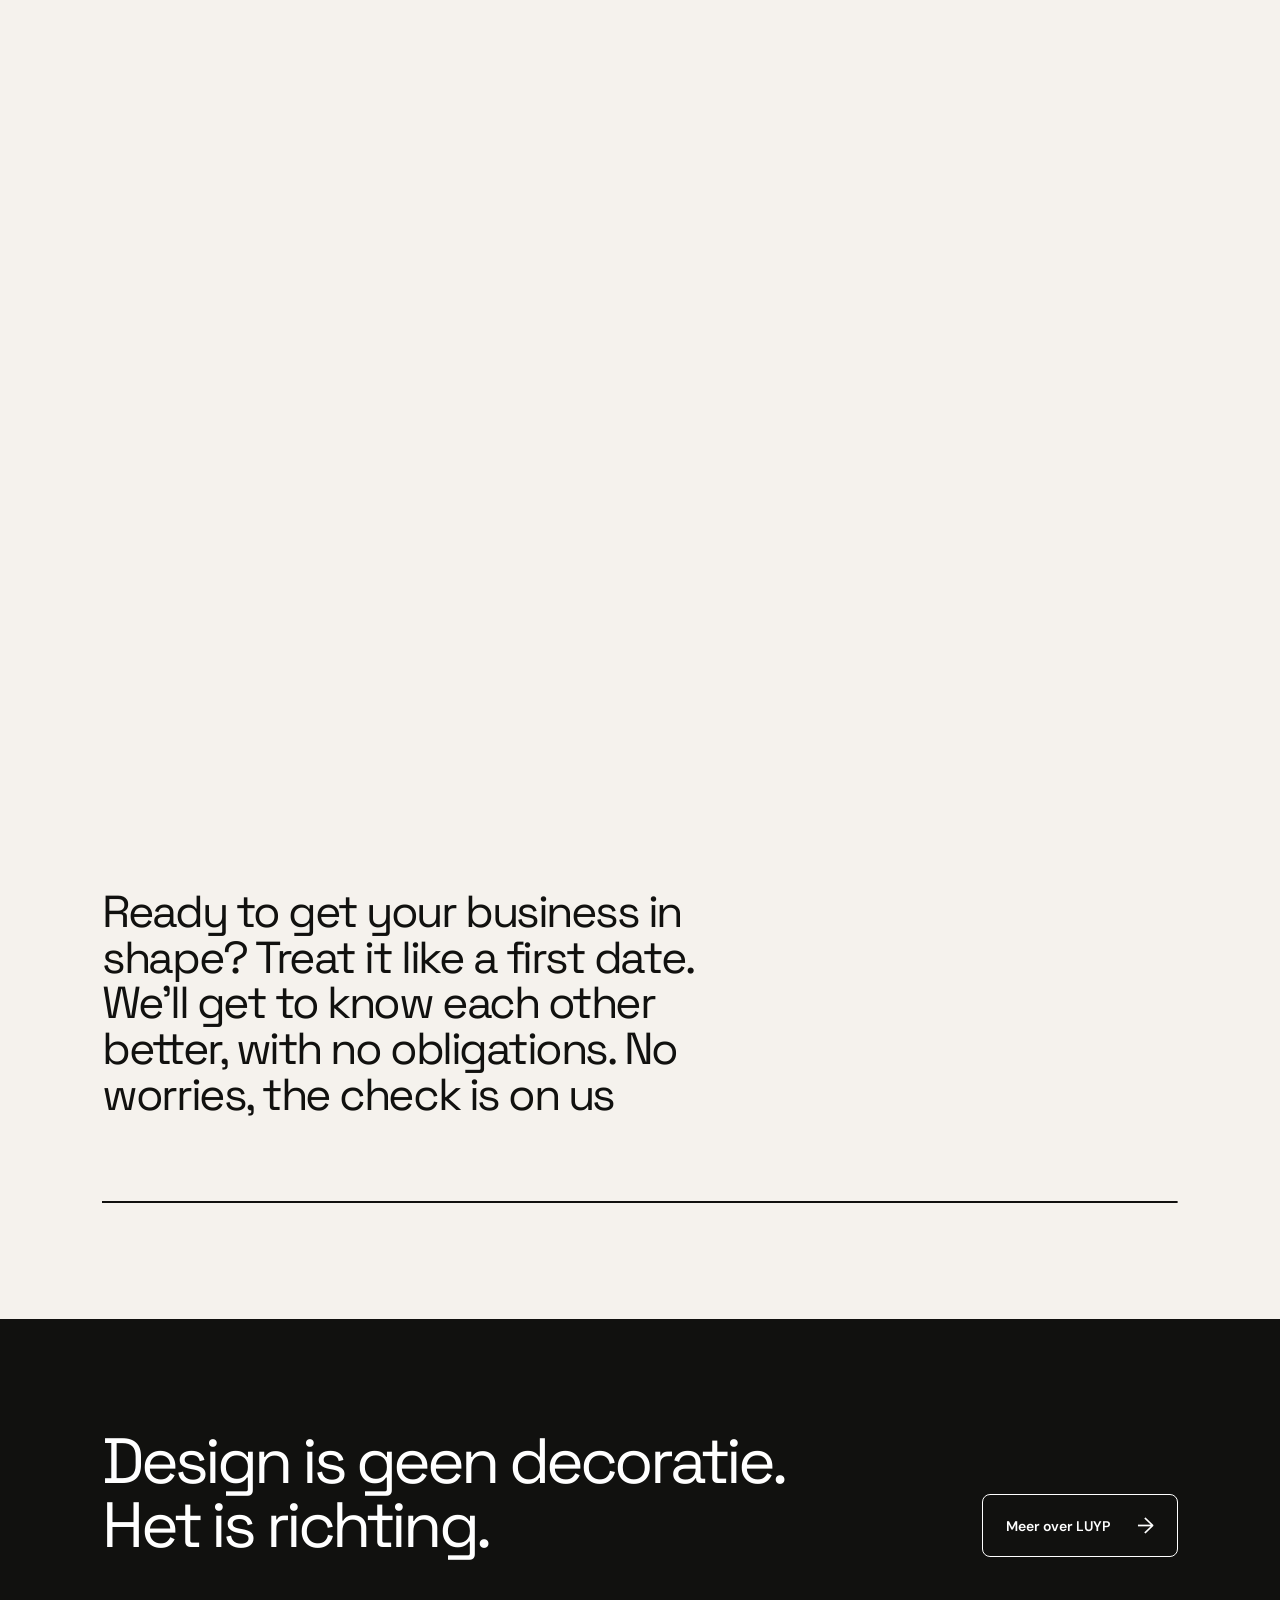
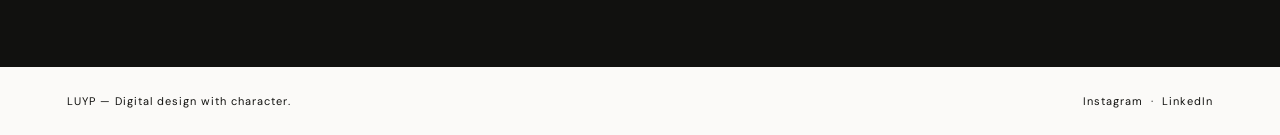
==== commit 3953d1cf: "Slightly extend desktop scene hold" ====
--- a/index.html
+++ b/index.html
@@ -10,7 +10,7 @@
   <link href="https://fonts.googleapis.com/css2?family=DM+Sans:wght@400;500;600;700&family=Space+Grotesk:wght@400;500;600;700&display=swap" rel="stylesheet">
   <link rel="stylesheet" href="styles.css?v=intro-mobile-1" />
   <link rel="stylesheet" href="services-motion.css?v=panther-hover-7" />
-  <link rel="stylesheet" href="pricing-motion.css?v=pricing-screen-exit-3" />
+  <link rel="stylesheet" href="pricing-motion.css?v=pricing-screen-exit-4" />
 </head>
 <body>
   <div class="page-shell">
@@ -101,6 +101,6 @@
   </div>
   <script src="script.js?v=scroll-reveal-2"></script>
   <script src="services-motion.js?v=panther-hover-2"></script>
-  <script src="pricing-motion.js?v=pricing-screen-exit-3"></script>
+  <script src="pricing-motion.js?v=pricing-screen-exit-4"></script>
 </body>
 </html>
--- a/pricing-motion.css
+++ b/pricing-motion.css
@@ -7,7 +7,7 @@
 @media(max-width:800px){.pricing-cta{padding:90px 7% 70px}.pricing-cta p{font-size:clamp(28px,8vw,44px);margin-bottom:48px}.pricing-cta-circle{width:126px;height:126px;font-size:12px}}
 .browser-dot-close{appearance:none;border:0;padding:0;cursor:pointer;background:#e23d35!important}.desktop-browser.is-closed{opacity:0!important;visibility:hidden;pointer-events:none}
 .desktop-icon-hotspot{border-radius:8px!important}.desktop-icon-about{right:1.6%!important;top:4%!important;width:11%!important;height:21%!important}
-.pricing-section{min-height:420vh}@media(max-width:800px){.pricing-section{min-height:440vh}}
+.pricing-section{min-height:460vh}@media(max-width:800px){.pricing-section{min-height:480vh}}
 .pricing-deck{opacity:var(--deck-opacity,1)}.pricing-cta{z-index:40}.desktop-browser-cards{display:grid;grid-template-columns:repeat(3,minmax(0,1fr));gap:1.4%;height:calc(100% - 3.6vh);padding:2.5% 3%;opacity:var(--scene-preview-opacity,0)}.desktop-browser-cards img{display:block;width:100%;height:100%;object-fit:contain;min-width:0;border-radius:5px}
 @media(max-width:800px){.desktop-browser-cards{padding:2.5% 2%;gap:1%}}
 .desktop-stage{width:100vw;margin-left:calc((100% - 100vw)/2);overflow:hidden}.desktop-browser-cards{position:relative;z-index:2;height:calc(100% - 3.6vh);padding:2.5% 3%;gap:1.4%;align-items:stretch}.desktop-browser-cards img{height:100%;object-fit:contain;object-position:center bottom}
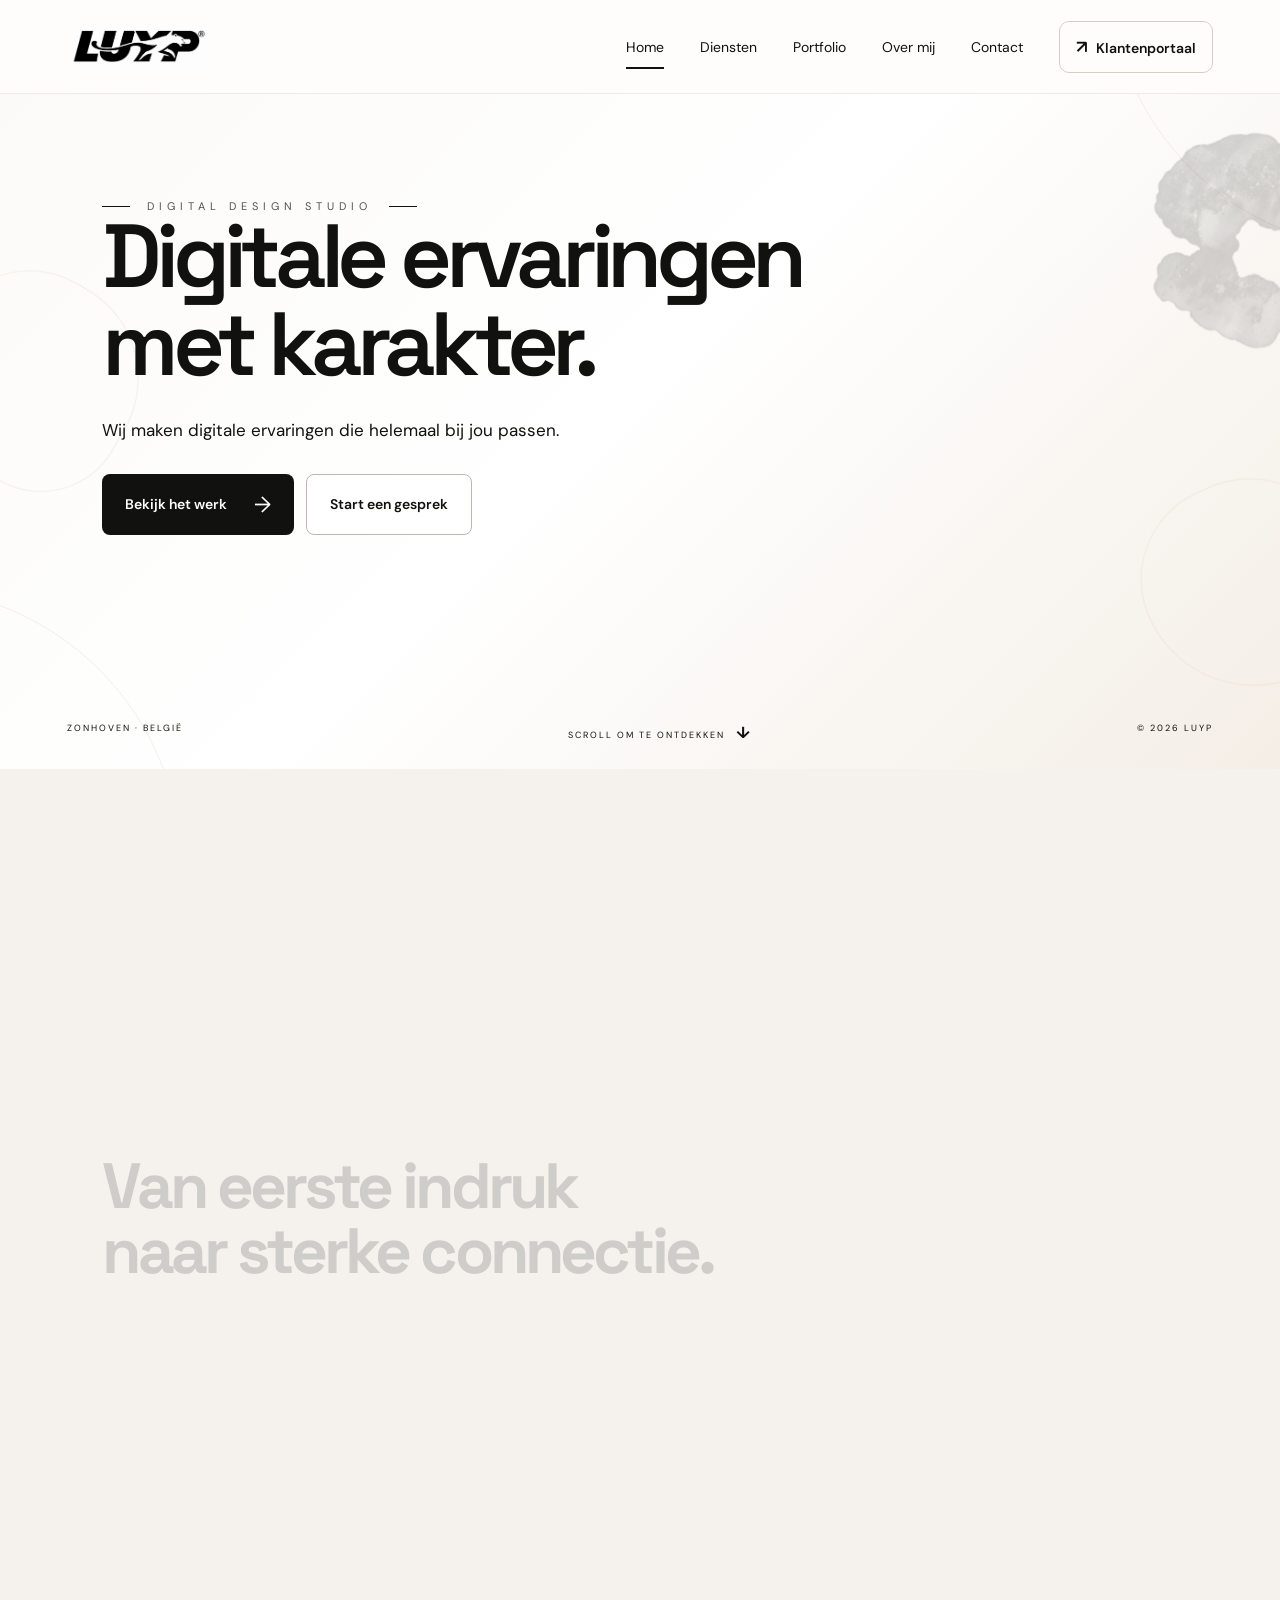
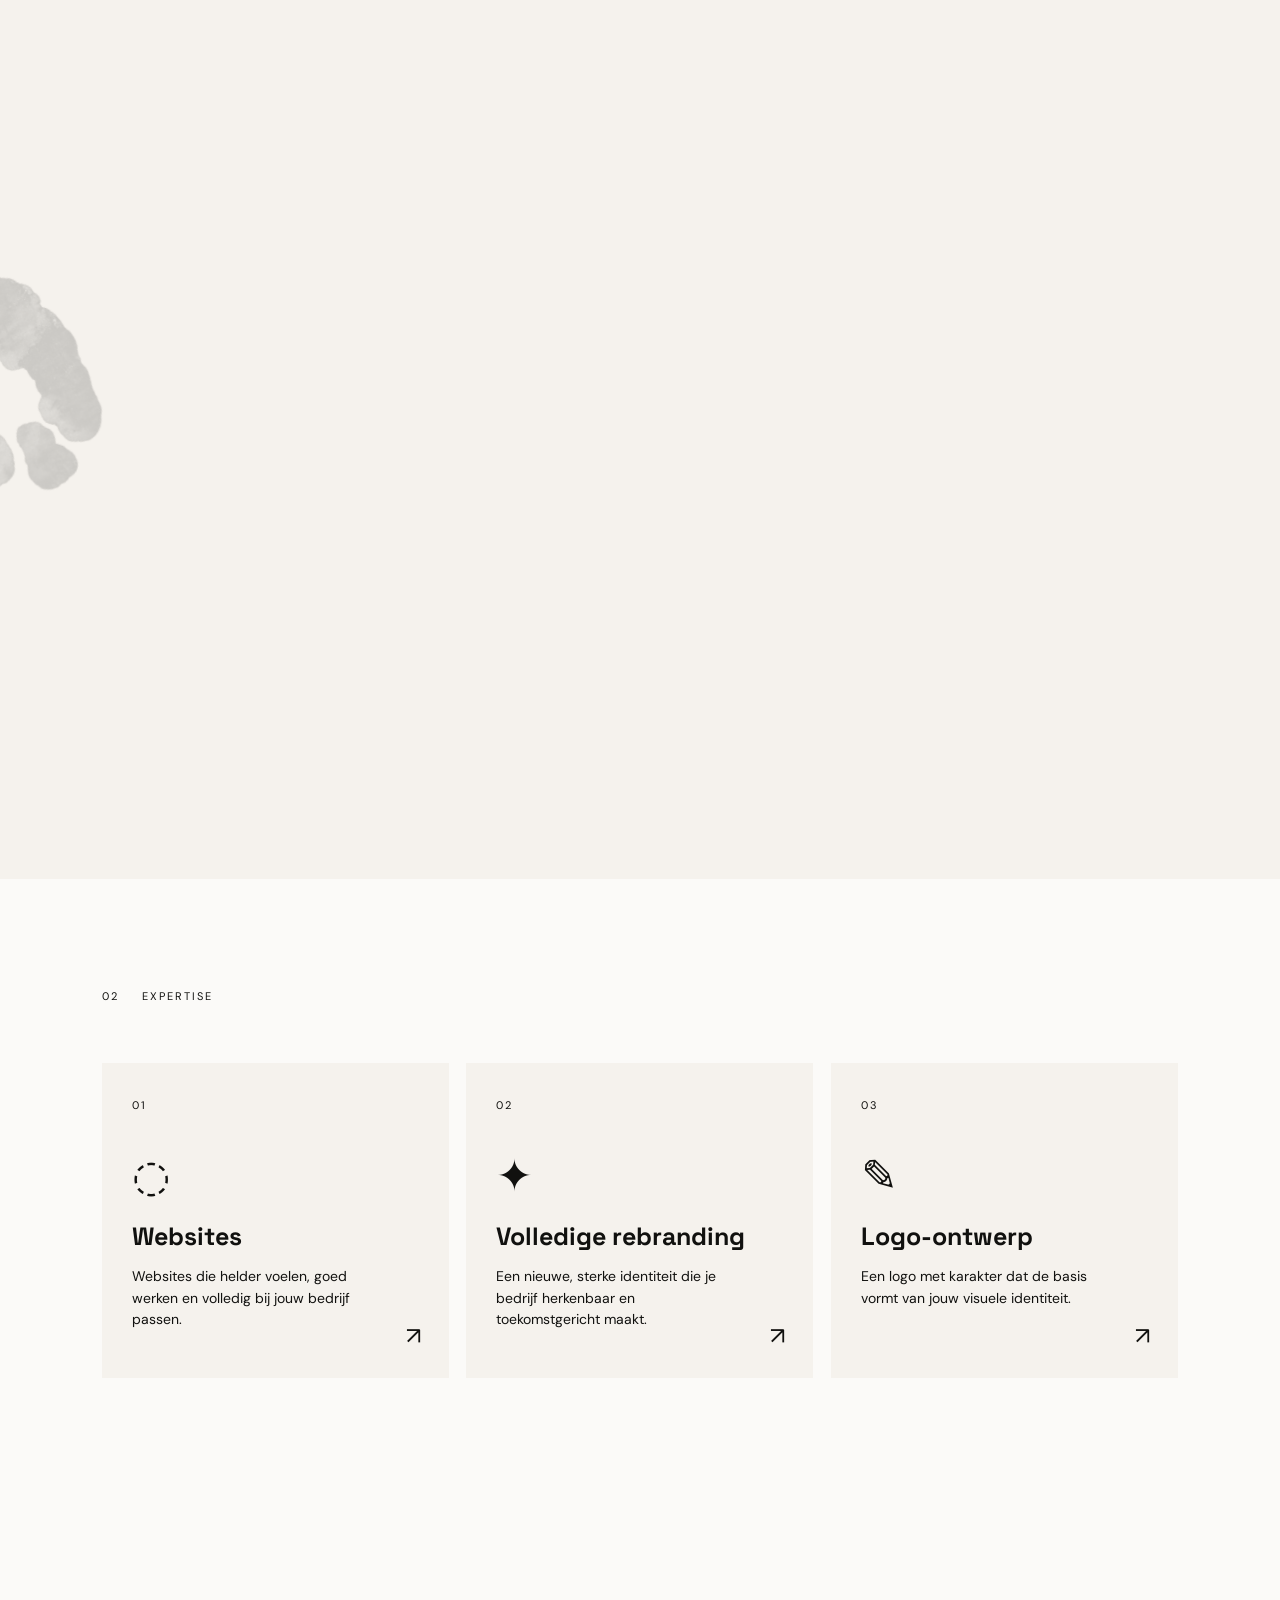
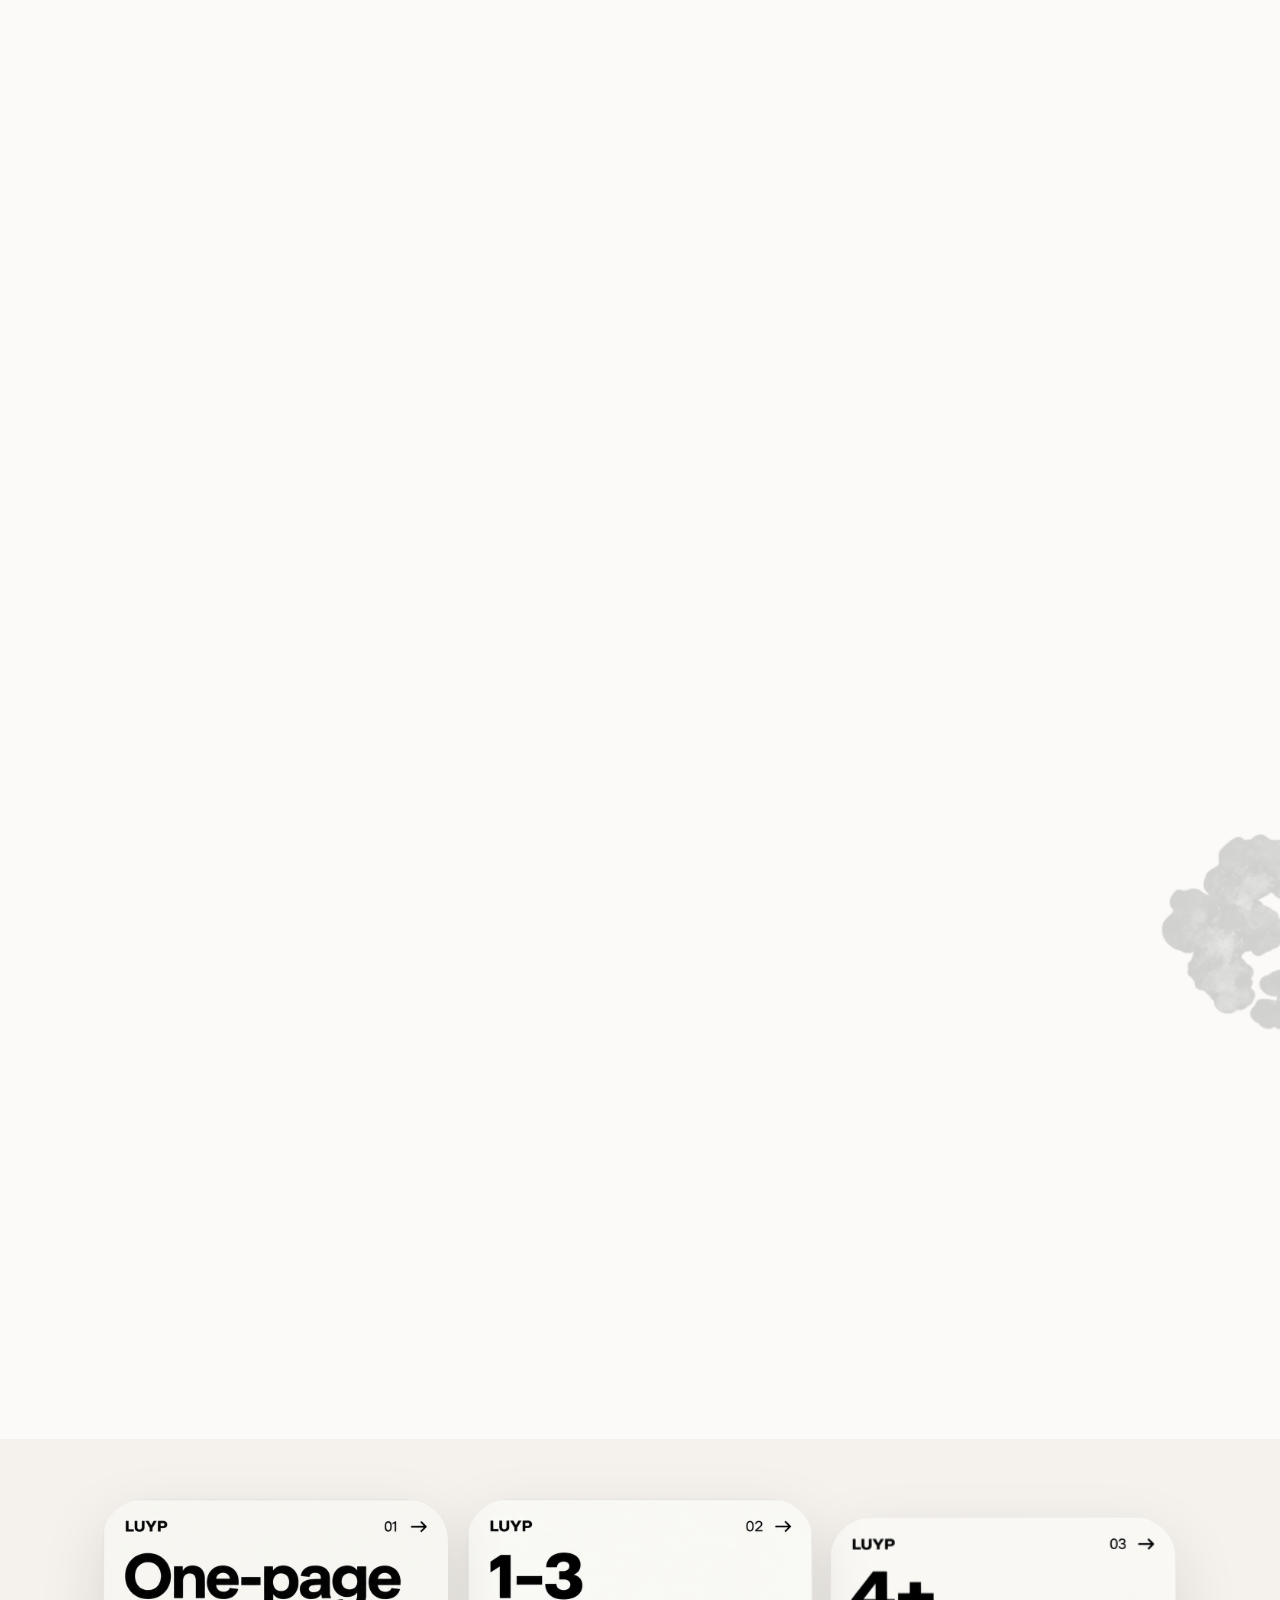
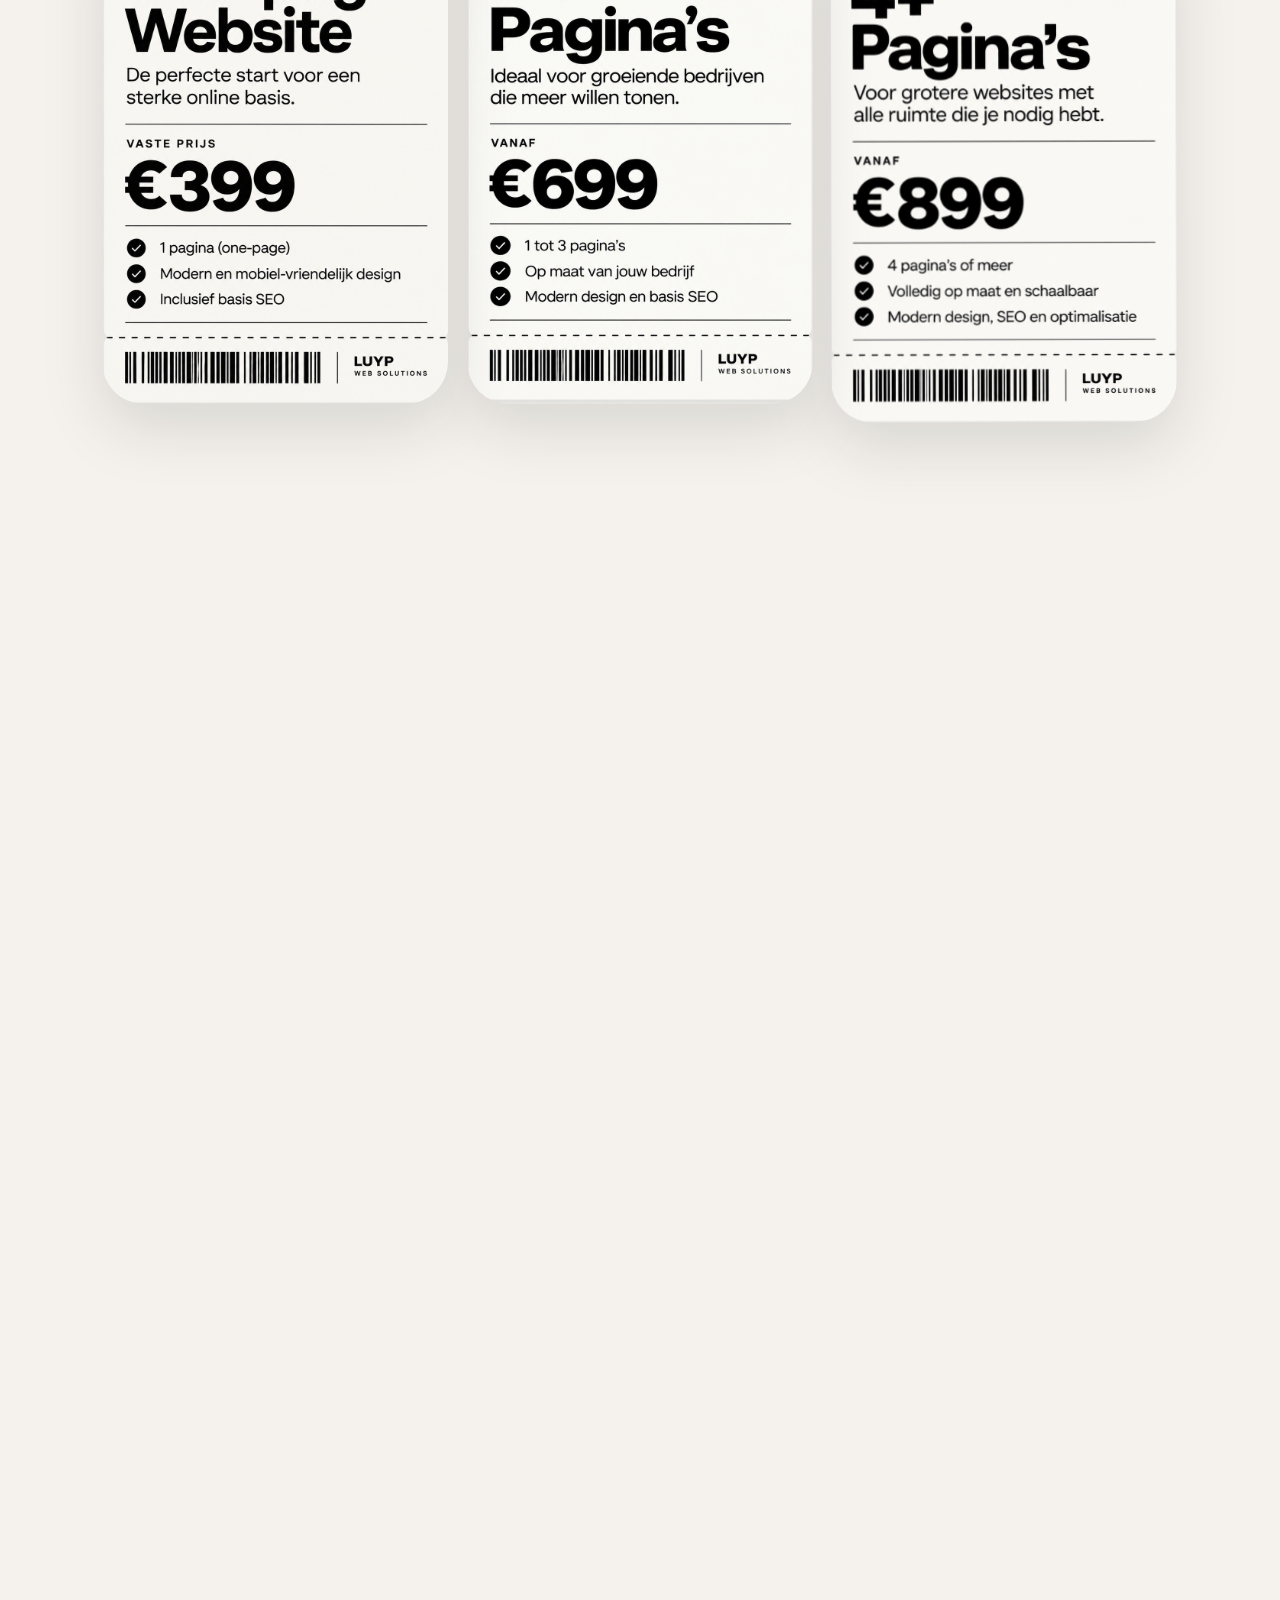
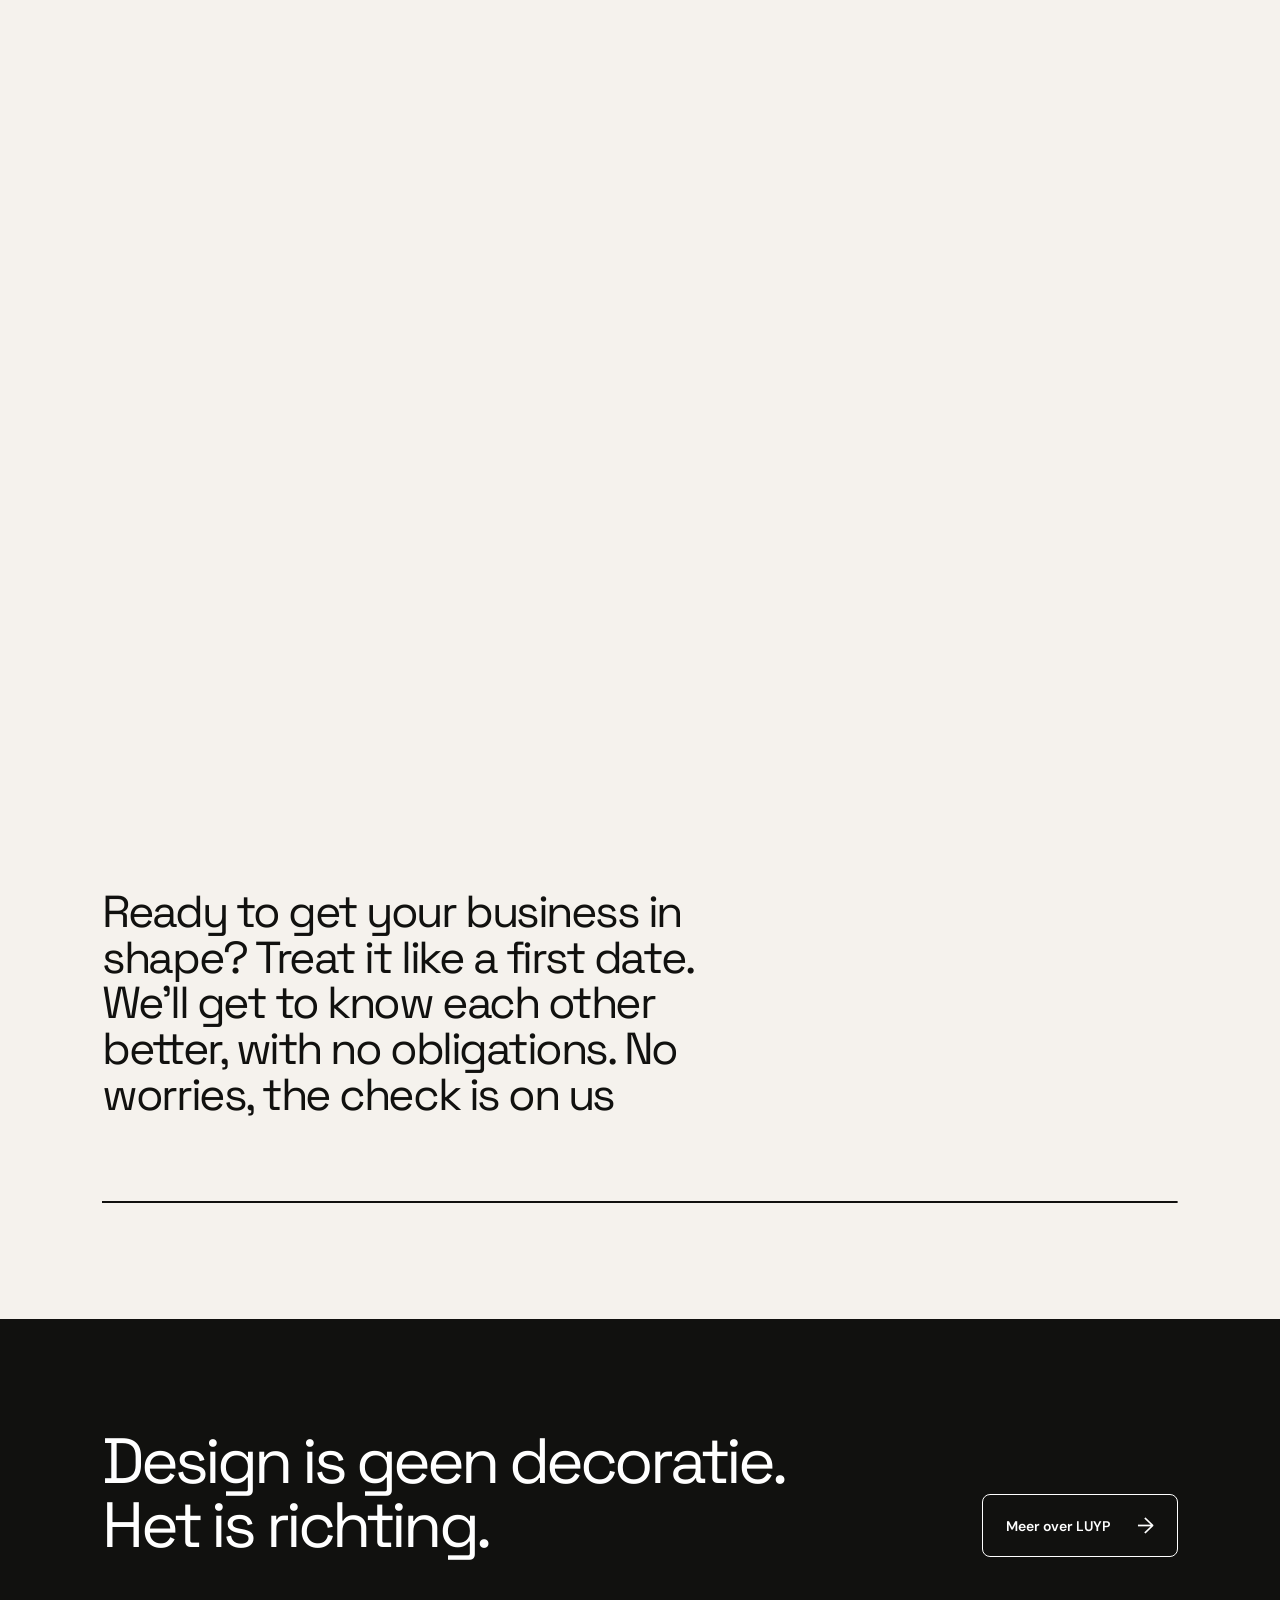
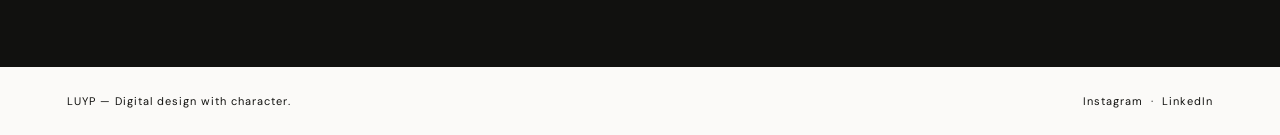
==== commit dc87a63a: "Remove hero service kicker" ====
--- a/index.html
+++ b/index.html
@@ -10,7 +10,7 @@
   <link href="https://fonts.googleapis.com/css2?family=DM+Sans:wght@400;500;600;700&family=Space+Grotesk:wght@400;500;600;700&display=swap" rel="stylesheet">
   <link rel="stylesheet" href="styles.css?v=intro-mobile-1" />
   <link rel="stylesheet" href="services-motion.css?v=panther-hover-7" />
-  <link rel="stylesheet" href="pricing-motion.css?v=pricing-screen-exit-4" />
+  <link rel="stylesheet" href="pricing-motion.css?v=pricing-screen-exit-5" />
 </head>
 <body>
   <div class="page-shell">
@@ -40,7 +40,6 @@
       <section class="hero">
         <div class="hero-mark hero-mark-a"></div><div class="hero-mark hero-mark-b"></div>
         <div class="eyebrow"><span></span> Digital design studio <span></span></div>
-        <p class="hero-kicker">Web · branding · digital</p>
         <h1>Digitale ervaringen<br><em>met karakter.</em></h1>
         <p class="hero-copy">Wij maken digitale ervaringen die helemaal bij jou passen.</p>
         <div class="hero-actions">
@@ -101,6 +100,6 @@
   </div>
   <script src="script.js?v=scroll-reveal-2"></script>
   <script src="services-motion.js?v=panther-hover-2"></script>
-  <script src="pricing-motion.js?v=pricing-screen-exit-4"></script>
+  <script src="pricing-motion.js?v=pricing-screen-exit-5"></script>
 </body>
 </html>
